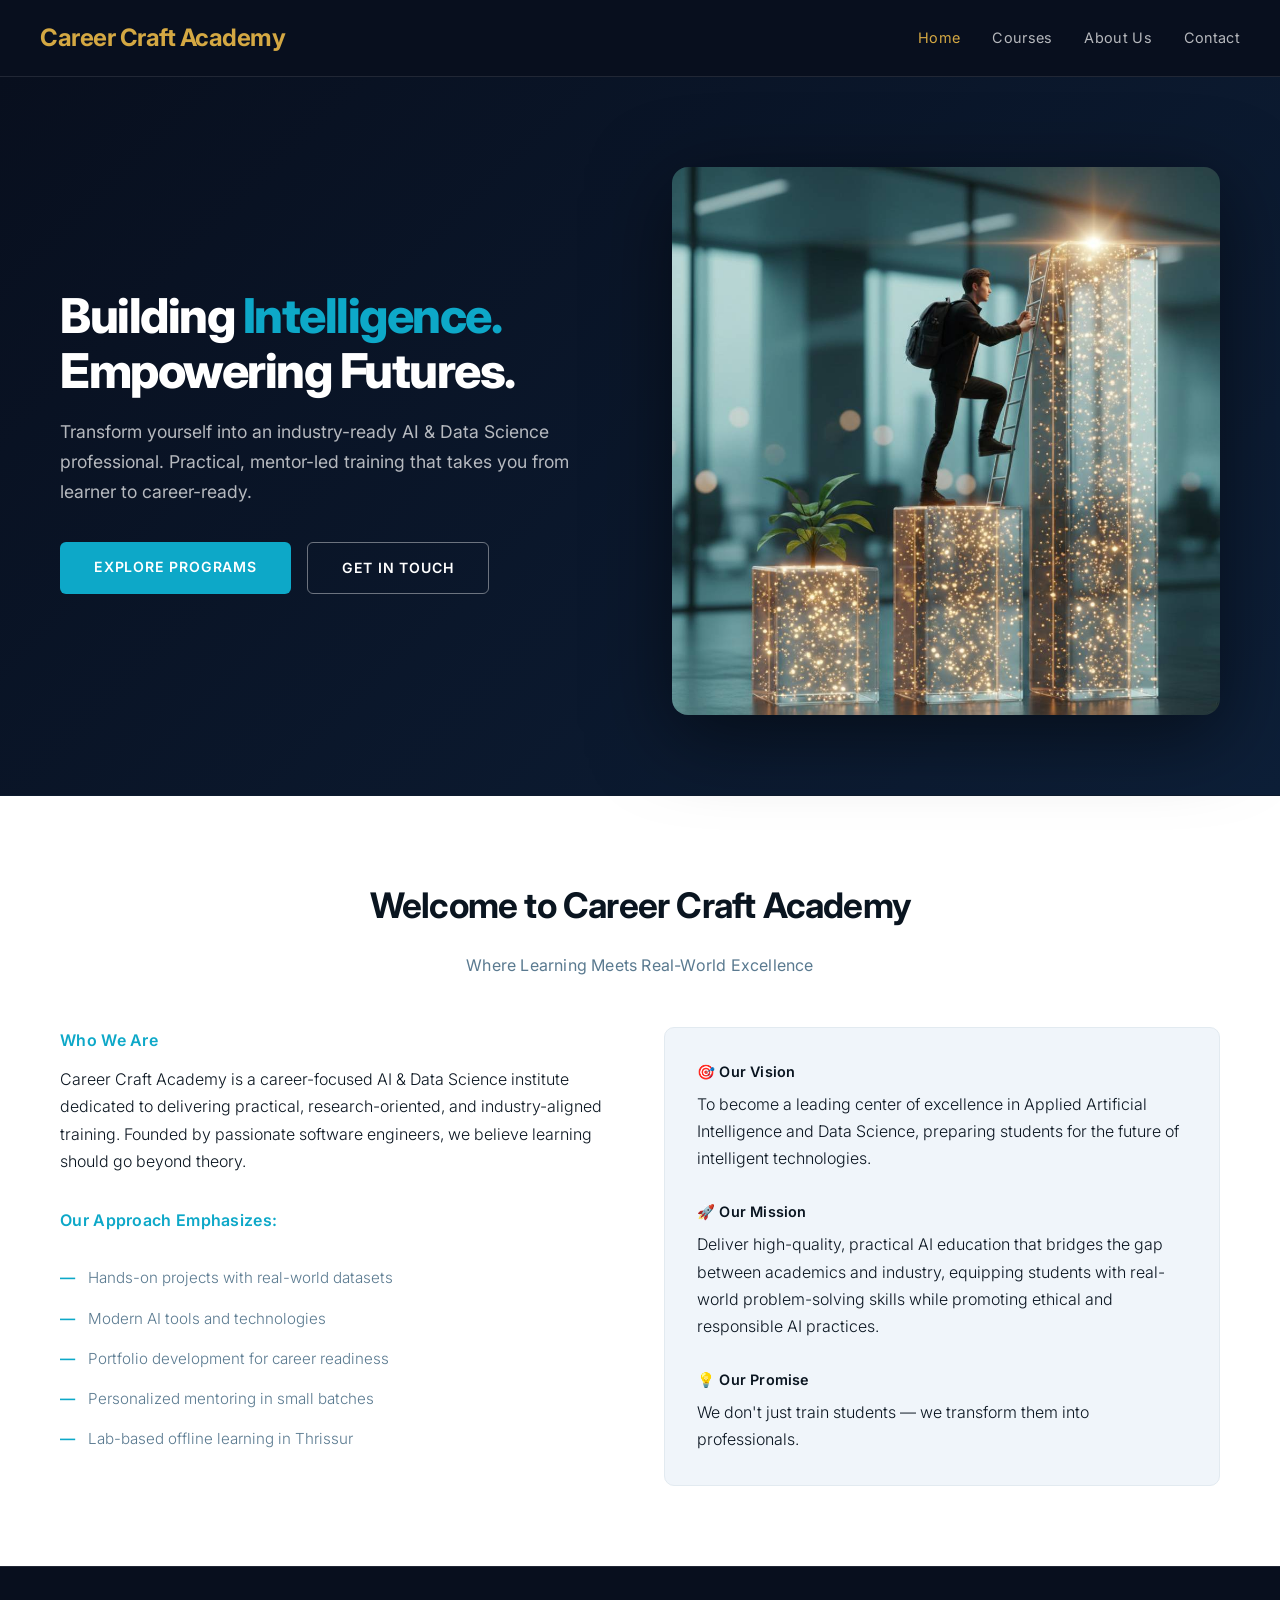
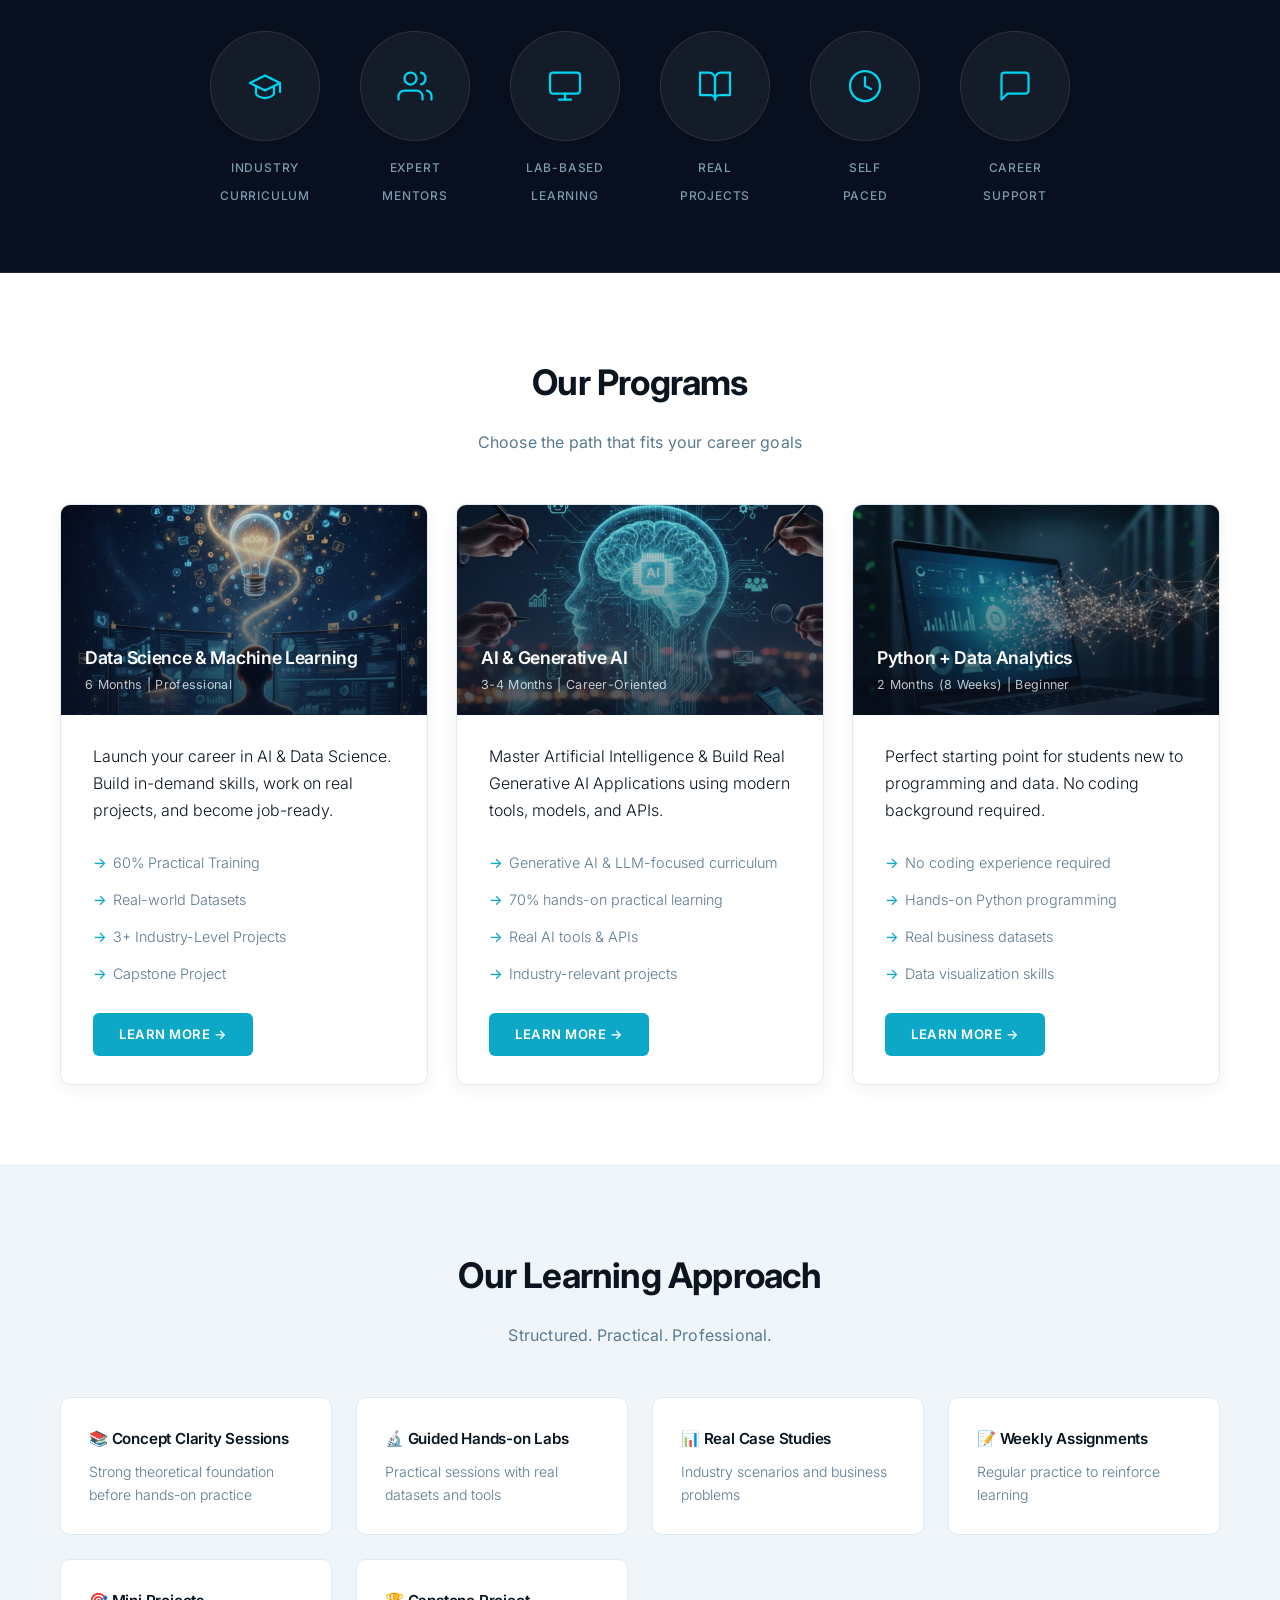
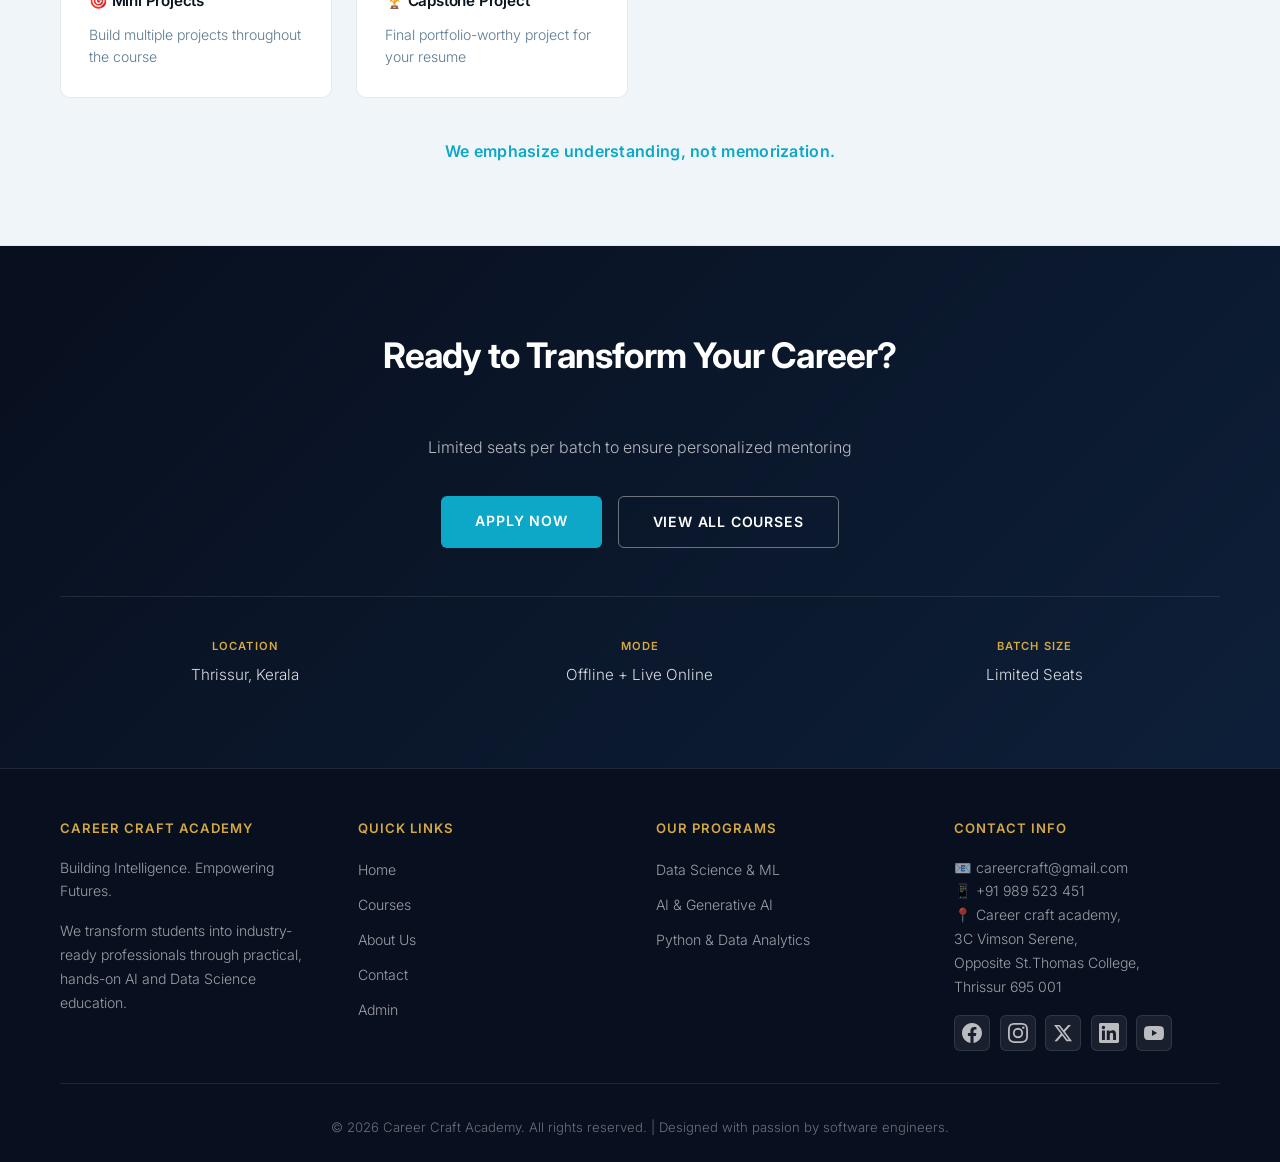
==== index.html @ c8b9fd02 "Added images" ====
<!DOCTYPE html>
<html lang="en">
<head>
    <meta charset="UTF-8">
    <meta name="viewport" content="width=device-width, initial-scale=1.0">
    <title>Career Craft Academy - Building Intelligence. Empowering Futures.</title>
    <meta name="description" content="Career-focused AI & Data Science institute in Thrissur offering practical, industry-aligned training in Data Science, Machine Learning, and Generative AI.">
    <link rel="stylesheet" href="css/styles.css">
</head>
<body>
    <!-- Header Placeholder -->
    <div id="header-placeholder"></div>

    <!-- Hero Section -->
    <section class="hero">
        <div class="container">
            <div class="hero-grid">
                <div class="hero-with-image">
                    <h1>Building <span>Intelligence.</span><br>Empowering Futures.</h1>
                    <p>Transform yourself into an industry-ready AI &amp; Data Science professional. Practical, mentor-led training that takes you from learner to career-ready.</p>
                    <div style="display: flex; gap: 1rem; flex-wrap: wrap;">
                        <a href="courses.html" class="cta-button">Explore Programs</a>
                        <a href="contact.html" class="cta-button cta-outline">Get in Touch</a>
                    </div>
                </div>
                <div class="hero-image">
                    <img src="images/hero.jpg" alt="Career growth — climb to the top with AI &amp; Data Science skills" />
                </div>
            </div>
        </div>
    </section>

    <!-- About Section -->
    <section id="about">
        <div class="container">
            <h2>Welcome to Career Craft Academy</h2>
            <p class="section-subtitle">Where Learning Meets Real-World Excellence</p>
            
            <div class="about-content">
                <div class="about-text">
                    <h3>Who We Are</h3>
                    <p>Career Craft Academy is a career-focused AI & Data Science institute dedicated to delivering practical, research-oriented, and industry-aligned training. Founded by passionate software engineers, we believe learning should go beyond theory.</p>

                    <h3 style="margin-top: 2rem;">Our Approach Emphasizes:</h3>
                    <ul>
                        <li>Hands-on projects with real-world datasets</li>
                        <li>Modern AI tools and technologies</li>
                        <li>Portfolio development for career readiness</li>
                        <li>Personalized mentoring in small batches</li>
                        <li>Lab-based offline learning in Thrissur</li>
                    </ul>
                </div>

                <div class="about-highlights">
                    <div class="highlight-item">
                        <h4>🎯 Our Vision</h4>
                        <p>To become a leading center of excellence in Applied Artificial Intelligence and Data Science, preparing students for the future of intelligent technologies.</p>
                    </div>
                    
                    <div class="highlight-item">
                        <h4>🚀 Our Mission</h4>
                        <p>Deliver high-quality, practical AI education that bridges the gap between academics and industry, equipping students with real-world problem-solving skills while promoting ethical and responsible AI practices.</p>
                    </div>
                    
                    <div class="highlight-item">
                        <h4>💡 Our Promise</h4>
                        <p>We don't just train students — we transform them into professionals.</p>
                    </div>
                </div>
            </div>
        </div>
    </section>

    <!-- Why Choose Us Section -->
    <section class="circle-highlights-section">
        <div class="container">
            <div class="circle-highlights">
                <div class="circle-item">
                    <div class="circle-icon">
                        <svg width="36" height="36" viewBox="0 0 24 24" fill="none" stroke="currentColor" stroke-width="1.5" stroke-linecap="round" stroke-linejoin="round"><path d="M22 10v6M2 10l10-5 10 5-10 5z"/><path d="M6 12v5c0 1.1 2.7 3 6 3s6-1.9 6-3v-5"/></svg>
                    </div>
                    <span>Industry<br>Curriculum</span>
                </div>
                <div class="circle-item">
                    <div class="circle-icon">
                        <svg width="36" height="36" viewBox="0 0 24 24" fill="none" stroke="currentColor" stroke-width="1.5" stroke-linecap="round" stroke-linejoin="round"><path d="M17 21v-2a4 4 0 0 0-4-4H5a4 4 0 0 0-4 4v2"/><circle cx="9" cy="7" r="4"/><path d="M23 21v-2a4 4 0 0 0-3-3.87"/><path d="M16 3.13a4 4 0 0 1 0 7.75"/></svg>
                    </div>
                    <span>Expert<br>Mentors</span>
                </div>
                <div class="circle-item">
                    <div class="circle-icon">
                        <svg width="36" height="36" viewBox="0 0 24 24" fill="none" stroke="currentColor" stroke-width="1.5" stroke-linecap="round" stroke-linejoin="round"><rect x="2" y="3" width="20" height="14" rx="2"/><line x1="8" y1="21" x2="16" y2="21"/><line x1="12" y1="17" x2="12" y2="21"/></svg>
                    </div>
                    <span>Lab-Based<br>Learning</span>
                </div>
                <div class="circle-item">
                    <div class="circle-icon">
                        <svg width="36" height="36" viewBox="0 0 24 24" fill="none" stroke="currentColor" stroke-width="1.5" stroke-linecap="round" stroke-linejoin="round"><path d="M2 3h6a4 4 0 0 1 4 4v14a3 3 0 0 0-3-3H2z"/><path d="M22 3h-6a4 4 0 0 0-4 4v14a3 3 0 0 1 3-3h7z"/></svg>
                    </div>
                    <span>Real<br>Projects</span>
                </div>
                <div class="circle-item">
                    <div class="circle-icon">
                        <svg width="36" height="36" viewBox="0 0 24 24" fill="none" stroke="currentColor" stroke-width="1.5" stroke-linecap="round" stroke-linejoin="round"><circle cx="12" cy="12" r="10"/><path d="M12 6v6l4 2"/></svg>
                    </div>
                    <span>Self<br>Paced</span>
                </div>
                <div class="circle-item">
                    <div class="circle-icon">
                        <svg width="36" height="36" viewBox="0 0 24 24" fill="none" stroke="currentColor" stroke-width="1.5" stroke-linecap="round" stroke-linejoin="round"><path d="M21 15a2 2 0 0 1-2 2H7l-4 4V5a2 2 0 0 1 2-2h14a2 2 0 0 1 2 2z"/></svg>
                    </div>
                    <span>Career<br>Support</span>
                </div>
            </div>
            </div>
        </div>
    </section>

    <!-- Programs Section -->
    <section id="programs">
        <div class="container">
            <h2>Our Programs</h2>
            <p class="section-subtitle">Choose the path that fits your career goals</p>
            
            <div class="courses-grid" id="coursesContainer">
                <!-- Courses will be loaded dynamically -->
            </div>
        </div>
    </section>

    <!-- Learning Approach -->
    <section style="background: var(--light-bg); border-top: 1px solid #E2EAF0; border-bottom: 1px solid #E2EAF0;">
        <div class="container">
            <h2>Our Learning Approach</h2>
            <p class="section-subtitle">Structured. Practical. Professional.</p>

            <div class="features-grid">
                <div class="feature-card">
                    <h3>📚 Concept Clarity Sessions</h3>
                    <p>Strong theoretical foundation before hands-on practice</p>
                </div>
                
                <div class="feature-card">
                    <h3>🔬 Guided Hands-on Labs</h3>
                    <p>Practical sessions with real datasets and tools</p>
                </div>
                
                <div class="feature-card">
                    <h3>📊 Real Case Studies</h3>
                    <p>Industry scenarios and business problems</p>
                </div>
                
                <div class="feature-card">
                    <h3>📝 Weekly Assignments</h3>
                    <p>Regular practice to reinforce learning</p>
                </div>
                
                <div class="feature-card">
                    <h3>🎯 Mini Projects</h3>
                    <p>Build multiple projects throughout the course</p>
                </div>
                
                <div class="feature-card">
                    <h3>🏆 Capstone Project</h3>
                    <p>Final portfolio-worthy project for your resume</p>
                </div>
            </div>
            
            <p style="text-align: center; margin-top: 2.5rem; font-size: 1rem; color: var(--primary-color); font-weight: 600; letter-spacing: 0.3px;">We emphasize understanding, not memorization.</p>
        </div>
    </section>

    <!-- CTA Section -->
    <section style="background: var(--gradient); color: white; text-align: center;">
        <div class="container">
            <h2 style="color: white; letter-spacing: -0.8px;">Ready to Transform Your Career?</h2>
            <p style="font-size: 1rem; margin-bottom: 2.2rem; color: rgba(255,255,255,0.7);">Limited seats per batch to ensure personalized mentoring</p>
            <div style="display: flex; gap: 1rem; justify-content: center; flex-wrap: wrap;">
                <a href="contact.html" class="cta-button">Apply Now</a>
                <a href="courses.html" class="cta-button cta-outline">View All Courses</a>
            </div>

            <div style="margin-top: 3rem; display: grid; grid-template-columns: repeat(auto-fit, minmax(180px, 1fr)); gap: 1.5rem; border-top: 1px solid rgba(255,255,255,0.1); padding-top: 2.5rem;">
                <div>
                    <p style="font-size: 0.7rem; letter-spacing: 1.2px; text-transform: uppercase; color: var(--secondary-color); margin-bottom: 0.4rem; font-weight: 600;">Location</p>
                    <p style="color: rgba(255,255,255,0.85); font-size: 0.95rem;">Thrissur, Kerala</p>
                </div>
                <div>
                    <p style="font-size: 0.7rem; letter-spacing: 1.2px; text-transform: uppercase; color: var(--secondary-color); margin-bottom: 0.4rem; font-weight: 600;">Mode</p>
                    <p style="color: rgba(255,255,255,0.85); font-size: 0.95rem;">Offline + Live Online</p>
                </div>
                <div>
                    <p style="font-size: 0.7rem; letter-spacing: 1.2px; text-transform: uppercase; color: var(--secondary-color); margin-bottom: 0.4rem; font-weight: 600;">Batch Size</p>
                    <p style="color: rgba(255,255,255,0.85); font-size: 0.95rem;">Limited Seats</p>
                </div>
            </div>
        </div>
    </section>

    <!-- Footer Placeholder -->
    <div id="footer-placeholder"></div>

    <!-- Scripts -->
    <script src="js/main.js"></script>
    <script src="js/courses.js"></script>
</body>
</html>
---- css/styles.css ----
/* Google Fonts - Inter: clean geometric modern typeface */
@import url('https://fonts.googleapis.com/css2?family=Inter:ital,opsz,wght@0,14..32,300;0,14..32,400;0,14..32,500;0,14..32,600;0,14..32,700;0,14..32,800;1,14..32,300&display=swap');

/* Reset and Base Styles */
* {
    margin: 0;
    padding: 0;
    box-sizing: border-box;
}

:root {
    /* Cyan-teal primary — dominant in AI circuits, data network, dashboard glow */
    --primary-color: #0DA8C8;
    --primary-hover: #0888A5;
    --primary-bright: #00D4F0;   /* bright cyan for glows on dark bg */

    /* Gold — warm energy accent from sparkle particles & bokeh */
    --secondary-color: #D4A843;
    --gold-light: #E8C060;

    /* Deep midnight navy backgrounds — matches all 4 image atmospheres */
    --dark-bg: #080F1E;
    --dark-mid: #0D1B2E;
    --dark-card: #101F34;
    --steel-blue: #1A4060;

    /* Light surfaces */
    --light-bg: #F0F5FA;
    --white: #ffffff;

    /* Text */
    --text-dark: #0A1520;
    --text-light: #5A7A90;
    --text-muted: #7A9AAE;

    /* Utility */
    --success: #0DA8C8;
    --glass: rgba(255, 255, 255, 0.05);
    --glass-border: rgba(255, 255, 255, 0.10);
    --cyan-glow: rgba(13, 168, 200, 0.28);
    --gold-glow: rgba(212, 168, 67, 0.28);

    /* Gradients */
    --gradient: linear-gradient(135deg, #080F1E 0%, #0D1F38 100%);
    --gradient-cyan: linear-gradient(135deg, #0DA8C8 0%, #0888A5 100%);
}

body {
    font-family: 'Inter', sans-serif;
    font-weight: 300;
    line-height: 1.7;
    color: var(--text-dark);
    background-color: var(--white);
    -webkit-font-smoothing: antialiased;
    -moz-osx-font-smoothing: grayscale;
}

.container {
    max-width: 1200px;
    margin: 0 auto;
    padding: 0 20px;
}

/* ─── Header ─────────────────────────────────────────────── */
header {
    background: var(--dark-bg);
    border-bottom: 1px solid var(--glass-border);
    position: sticky;
    top: 0;
    z-index: 1000;
}

.header-container {
    display: flex;
    justify-content: space-between;
    align-items: center;
    padding: 1.1rem 0;
}

.logo {
    font-size: 1.5rem;
    font-weight: 700;
    color: var(--secondary-color);   /* gold logo — brand energy */
    letter-spacing: -0.5px;
    text-decoration: none;
}

nav ul {
    display: flex;
    list-style: none;
    gap: 2rem;
}

nav a {
    text-decoration: none;
    color: rgba(255, 255, 255, 0.7);
    font-weight: 400;
    font-size: 0.9rem;
    letter-spacing: 0.3px;
    transition: color 0.25s;
    position: relative;
}

nav a:hover,
nav a.active {
    color: var(--secondary-color);   /* gold on hover */
}

nav a::after {
    content: '';
    position: absolute;
    bottom: -6px;
    left: 0;
    width: 0;
    height: 1px;
    background: var(--secondary-color);   /* gold underline */
    transition: width 0.3s;
}

nav a:hover::after {
    width: 100%;
}

.mobile-menu-btn {
    display: none;
    background: none;
    border: none;
    font-size: 1.5rem;
    cursor: pointer;
    color: var(--white);
}

/* ─── Hero Section ───────────────────────────────────────── */
.hero {
    background: var(--gradient);
    color: var(--white);
    padding: 90px 20px 80px;
    border-bottom: 1px solid var(--dark-mid);
}

.hero h1 {
    font-size: 3rem;
    font-weight: 800;
    letter-spacing: -1.5px;
    line-height: 1.15;
    margin-bottom: 1.2rem;
    color: var(--white);
    animation: fadeInUp 0.8s ease;
}

.hero h1 span {
    color: var(--primary-color);
}

.hero p {
    font-size: 1.1rem;
    font-weight: 400;
    margin-bottom: 2.2rem;
    color: rgba(255, 255, 255, 0.7);
    animation: fadeInUp 0.8s ease 0.2s backwards;
}

/* Hero with image layout */
.hero-grid {
    display: grid;
    grid-template-columns: 1fr 1fr;
    gap: 4rem;
    align-items: center;
}

.hero-with-image {
    text-align: left;
}

.hero-image {
    display: flex;
    justify-content: center;
    align-items: center;
}

.hero-image img {
    max-width: 100%;
    height: auto;
    border-radius: 16px;
    filter: drop-shadow(0 20px 40px rgba(0, 0, 0, 0.5));
}

/* ─── CTA Buttons ─────────────────────────────────────────── */
.cta-button {
    display: inline-block;
    background: var(--primary-color);
    color: var(--white);
    padding: 13px 34px;
    border-radius: 6px;
    text-decoration: none;
    font-weight: 600;
    font-size: 0.88rem;
    letter-spacing: 0.8px;
    text-transform: uppercase;
    transition: background 0.25s, transform 0.25s, box-shadow 0.25s;
    animation: fadeInUp 0.8s ease 0.4s backwards;
}

.cta-button:hover {
    background: var(--primary-hover);
    transform: translateY(-2px);
    box-shadow: 0 8px 24px var(--cyan-glow);
}

.cta-button.cta-outline {
    background: transparent;
    border: 1px solid rgba(255, 255, 255, 0.4);
    color: var(--white);
}

.cta-button.cta-outline:hover {
    background: rgba(255, 255, 255, 0.1);
    border-color: var(--white);
    box-shadow: none;
}

/* ─── Circle Highlights (Why Choose Us) ─────────────────── */
.circle-highlights-section {
    background: var(--dark-bg);
    padding: 64px 20px;
    border-top: 1px solid var(--glass-border);
    border-bottom: 1px solid var(--glass-border);
}

.circle-highlights {
    display: flex;
    justify-content: center;
    gap: 2.5rem;
    flex-wrap: wrap;
}

.circle-item {
    text-align: center;
    color: var(--white);
}

.circle-icon {
    width: 110px;
    height: 110px;
    border: 1px solid var(--glass-border);
    border-radius: 50%;
    display: flex;
    align-items: center;
    justify-content: center;
    margin: 0 auto 0.75rem;
    color: var(--primary-bright);   /* bright cyan icons */
    background: var(--glass);
    transition: border-color 0.3s, transform 0.3s, background 0.3s;
}

.circle-item:hover .circle-icon {
    border-color: var(--primary-color);
    background: rgba(13, 168, 200, 0.12);
    transform: scale(1.06);
}

.circle-item span {
    font-size: 0.75rem;
    font-weight: 500;
    letter-spacing: 0.8px;
    text-transform: uppercase;
    line-height: 1.5;
    color: var(--text-muted);
}

/* ─── Section Images ──────────────────────────────────────── */
.section-image {
    width: 100%;
    border-radius: 10px;
    margin-top: 1.5rem;
    box-shadow: 0 8px 30px rgba(0, 0, 0, 0.12);
}

/* ─── Section Styles ──────────────────────────────────────── */
section {
    padding: 80px 20px;
}

section h2 {
    text-align: center;
    font-size: 2.2rem;
    font-weight: 700;
    letter-spacing: -0.8px;
    margin-bottom: 3rem;
    color: var(--text-dark);
}

.section-subtitle {
    text-align: center;
    color: var(--text-light);
    font-size: 1rem;
    font-weight: 400;
    margin-top: -2rem;
    margin-bottom: 3rem;
    letter-spacing: 0.2px;
}

/* ─── About Section ───────────────────────────────────────── */
.about-content {
    display: grid;
    grid-template-columns: 1fr 1fr;
    gap: 3rem;
    align-items: start;
}

.about-text h3 {
    color: var(--primary-color);
    font-weight: 600;
    font-size: 1rem;
    letter-spacing: 0.3px;
    margin-bottom: 0.75rem;
}

.about-text ul {
    list-style: none;
    margin-top: 1.5rem;
}

.about-text li {
    padding: 0.45rem 0;
    padding-left: 1.75rem;
    position: relative;
    color: var(--text-light);
    font-size: 0.95rem;
}

.about-text li::before {
    content: '—';
    position: absolute;
    left: 0;
    color: var(--primary-color);
    font-weight: 600;
}

.about-highlights {
    background: var(--light-bg);
    padding: 2rem;
    border-radius: 10px;
    border: 1px solid #E2EAF0;
}

.highlight-item {
    margin-bottom: 1.75rem;
}

.highlight-item:last-child {
    margin-bottom: 0;
}

.highlight-item h4 {
    color: var(--text-dark);
    font-weight: 600;
    font-size: 0.9rem;
    letter-spacing: 0.2px;
    margin-bottom: 0.4rem;
}

/* ─── Courses Grid ────────────────────────────────────────── */
.courses-grid {
    display: grid;
    grid-template-columns: repeat(auto-fit, minmax(340px, 1fr));
    gap: 1.75rem;
    margin-top: 3rem;
}

.course-card {
    background: var(--white);
    border-radius: 10px;
    overflow: hidden;
    border: 1px solid #E2EAF0;
    box-shadow: 0 4px 16px rgba(15, 30, 43, 0.06);
    transition: transform 0.25s, box-shadow 0.25s;
}

.course-card:hover {
    transform: translateY(-6px);
    box-shadow: 0 12px 32px rgba(15, 30, 43, 0.14);
}

.course-header {
    background: var(--gradient);
    color: var(--white);
    padding: 1.75rem 2rem;
    border-bottom: 1px solid var(--glass-border);
}

.course-header h3 {
    font-size: 1.2rem;
    font-weight: 600;
    letter-spacing: -0.3px;
    margin-bottom: 0.4rem;
}

.course-duration {
    font-size: 0.82rem;
    opacity: 0.7;
    font-weight: 400;
    letter-spacing: 0.3px;
}

.course-body {
    padding: 1.75rem 2rem;
}

.course-body ul {
    list-style: none;
    margin: 1.25rem 0;
}

.course-body li {
    padding: 0.4rem 0;
    padding-left: 1.25rem;
    position: relative;
    color: var(--text-light);
    font-size: 0.9rem;
}

.course-body li::before {
    content: '→';
    position: absolute;
    left: 0;
    color: var(--primary-color);
    font-weight: 500;
}

.course-button {
    display: inline-block;
    background: var(--primary-color);
    color: var(--white);
    padding: 10px 26px;
    border-radius: 6px;
    text-decoration: none;
    font-weight: 600;
    font-size: 0.82rem;
    letter-spacing: 0.5px;
    text-transform: uppercase;
    transition: background 0.25s, box-shadow 0.25s;
}

.course-button:hover {
    background: var(--primary-hover);
    box-shadow: 0 4px 16px var(--cyan-glow);
}

/* ─── Features / Learning Approach ───────────────────────── */
.features-grid {
    display: grid;
    grid-template-columns: repeat(auto-fit, minmax(240px, 1fr));
    gap: 1.5rem;
}

.feature-card {
    text-align: left;
    padding: 1.75rem;
    background: var(--white);
    border-radius: 10px;
    border: 1px solid #E2EAF0;
    transition: transform 0.25s, box-shadow 0.25s;
}

.feature-card:hover {
    transform: translateY(-4px);
    box-shadow: 0 8px 24px rgba(15, 30, 43, 0.08);
}

.feature-icon {
    font-size: 1.6rem;
    margin-bottom: 0.85rem;
}

.feature-card h3 {
    color: var(--text-dark);
    font-weight: 600;
    font-size: 0.95rem;
    letter-spacing: -0.2px;
    margin-bottom: 0.6rem;
}

.feature-card p {
    color: var(--text-light);
    font-size: 0.88rem;
    line-height: 1.6;
}

/* ─── Contact Section ─────────────────────────────────────── */
.contact-content {
    display: grid;
    grid-template-columns: 1fr 1fr;
    gap: 3rem;
}

.contact-form {
    background: var(--light-bg);
    padding: 2rem;
    border-radius: 10px;
    border: 1px solid #E2EAF0;
}

.form-group {
    margin-bottom: 1.25rem;
}

.form-group label {
    display: block;
    margin-bottom: 0.4rem;
    font-weight: 500;
    font-size: 0.82rem;
    letter-spacing: 0.3px;
    color: var(--text-dark);
    text-transform: uppercase;
}

.form-group input,
.form-group textarea,
.form-group select {
    width: 100%;
    padding: 11px 14px;
    border: 1px solid #D0DDE8;
    border-radius: 6px;
    font-family: inherit;
    font-size: 0.95rem;
    color: var(--text-dark);
    background: var(--white);
    transition: border-color 0.2s;
}

.form-group input:focus,
.form-group textarea:focus,
.form-group select:focus {
    outline: none;
    border-color: var(--primary-color);
}

.form-group textarea {
    resize: vertical;
    min-height: 120px;
}

.submit-btn {
    background: var(--primary-color);
    color: var(--white);
    padding: 12px 36px;
    border: none;
    border-radius: 6px;
    cursor: pointer;
    font-size: 0.82rem;
    font-weight: 600;
    letter-spacing: 0.8px;
    text-transform: uppercase;
    transition: background 0.25s, box-shadow 0.25s;
}

.submit-btn:hover {
    background: var(--primary-hover);
    box-shadow: 0 4px 16px var(--cyan-glow);
}

.contact-info {
    padding: 0.5rem 0;
}

.contact-item {
    margin-bottom: 2rem;
    display: flex;
    align-items: start;
    gap: 1rem;
}

.contact-icon {
    font-size: 1.3rem;
    color: var(--primary-color);
    margin-top: 2px;
}

.contact-item h4 {
    color: var(--text-dark);
    font-weight: 600;
    font-size: 0.9rem;
    letter-spacing: 0.2px;
    margin-bottom: 0.35rem;
}

.contact-item p {
    color: var(--text-light);
    font-size: 0.9rem;
}

/* ─── Footer ──────────────────────────────────────────────── */
footer {
    background: var(--dark-bg);
    color: var(--white);
    padding: 3rem 20px 1.5rem;
    border-top: 1px solid var(--glass-border);
}

.footer-content {
    display: grid;
    grid-template-columns: repeat(auto-fit, minmax(220px, 1fr));
    gap: 2rem;
    margin-bottom: 2rem;
}

.footer-section h3 {
    font-weight: 600;
    font-size: 0.82rem;
    letter-spacing: 1px;
    text-transform: uppercase;
    color: var(--secondary-color);
    margin-bottom: 1rem;
}

.footer-section ul {
    list-style: none;
}

.footer-section ul li {
    margin-bottom: 0.5rem;
}

.footer-section a {
    color: rgba(255, 255, 255, 0.6);
    text-decoration: none;
    font-size: 0.88rem;
    transition: color 0.2s;
}

.footer-section a:hover {
    color: var(--secondary-color);
}

.footer-section p {
    color: rgba(255, 255, 255, 0.6);
    font-size: 0.88rem;
    line-height: 1.7;
}

/* Social Links */
.social-links {
    display: flex;
    gap: 0.6rem;
    margin-top: 1rem;
}

.social-links a {
    display: flex;
    align-items: center;
    justify-content: center;
    width: 36px;
    height: 36px;
    border-radius: 6px;
    background: rgba(255, 255, 255, 0.07);
    color: rgba(255, 255, 255, 0.7);
    border: 1px solid var(--glass-border);
    transition: background 0.25s, color 0.25s, transform 0.25s;
}

.social-links a:hover {
    background: var(--primary-color);
    color: var(--white);
    border-color: var(--primary-color);
    transform: translateY(-2px);
}

.footer-bottom {
    text-align: center;
    padding-top: 2rem;
    border-top: 1px solid var(--glass-border);
    font-size: 0.82rem;
    color: rgba(255, 255, 255, 0.4);
}

/* ─── Course Detail Page ──────────────────────────────────── */
.course-detail-hero {
    background: var(--gradient);
    color: var(--white);
    padding: 60px 20px;
    border-bottom: 1px solid var(--glass-border);
}

.course-detail-hero h1 {
    font-weight: 700;
    letter-spacing: -0.8px;
}

.course-detail-content {
    display: grid;
    grid-template-columns: 2fr 1fr;
    gap: 3rem;
    margin-top: 3rem;
}

.course-main {
    background: var(--white);
}

.course-sidebar {
    position: sticky;
    top: 100px;
    align-self: start;
}

.info-box {
    background: var(--light-bg);
    padding: 1.75rem;
    border-radius: 10px;
    border: 1px solid #E2EAF0;
    margin-bottom: 1.5rem;
}

.info-box h3 {
    color: var(--primary-color);
    font-weight: 600;
    font-size: 0.95rem;
    letter-spacing: 0.2px;
    margin-bottom: 1rem;
}

.module {
    background: var(--light-bg);
    padding: 1.75rem;
    border-radius: 10px;
    border: 1px solid #E2EAF0;
    margin-bottom: 1.5rem;
}

.module h3 {
    color: var(--primary-color);
    font-weight: 600;
    font-size: 0.95rem;
    letter-spacing: 0.2px;
    margin-bottom: 1rem;
}

/* ─── Course Card Image Overlay ───────────────────────────── */
.course-card-img {
    position: relative;
    height: 210px;
    overflow: hidden;
}

.course-card-img img {
    width: 100%;
    height: 100%;
    object-fit: cover;
    display: block;
    transition: transform 0.5s ease;
}

.course-card:hover .course-card-img img {
    transform: scale(1.04);
}

.course-card-img::after {
    content: '';
    position: absolute;
    inset: 0;
    background: linear-gradient(
        to bottom,
        rgba(8, 15, 30, 0.1) 0%,
        rgba(8, 15, 30, 0.75) 100%
    );
    pointer-events: none;
}

.course-card-img-overlay {
    position: absolute;
    bottom: 0;
    left: 0;
    right: 0;
    padding: 1.25rem 1.5rem;
    z-index: 1;
    color: var(--white);
}

.course-card-img-overlay h3 {
    font-size: 1.1rem;
    font-weight: 600;
    letter-spacing: -0.3px;
    margin-bottom: 0.2rem;
    line-height: 1.3;
}

.course-card-img-overlay .course-duration {
    font-size: 0.78rem;
    opacity: 0.75;
    font-weight: 400;
    letter-spacing: 0.3px;
}

/* Course detail hero image */
.course-detail-hero .hero-image img {
    border-radius: 14px;
    filter: drop-shadow(0 16px 40px rgba(0, 0, 0, 0.6));
}

/* Course meta tags in detail hero */
.course-meta-tags {
    display: flex;
    gap: 1.5rem;
    flex-wrap: wrap;
    margin-top: 1.75rem;
}

.course-meta-tags span {
    font-size: 0.82rem;
    font-weight: 500;
    color: rgba(255, 255, 255, 0.75);
    letter-spacing: 0.2px;
}

.course-meta-tags strong {
    color: var(--secondary-color);   /* gold labels */
    font-weight: 600;
}

/* ─── Animations ──────────────────────────────────────────── */
@keyframes fadeInUp {
    from {
        opacity: 0;
        transform: translateY(24px);
    }
    to {
        opacity: 1;
        transform: translateY(0);
    }
}

/* ─── Content Manager Styles ──────────────────────────────── */
.admin-header {
    background: var(--dark-bg);
    color: var(--white);
    padding: 2rem;
    margin-bottom: 2rem;
    border-bottom: 1px solid var(--glass-border);
}

.admin-container {
    max-width: 1400px;
    margin: 0 auto;
    padding: 2rem;
}

.content-sections {
    display: grid;
    gap: 2rem;
}

.admin-section {
    background: var(--white);
    border-radius: 10px;
    padding: 2rem;
    border: 1px solid #E2EAF0;
    box-shadow: 0 2px 10px rgba(15, 30, 43, 0.06);
}

.admin-section h2 {
    color: var(--primary-color);
    margin-bottom: 1.5rem;
    text-align: left;
    font-size: 1.5rem;
    font-weight: 700;
}

.course-list {
    display: grid;
    gap: 1rem;
}

.course-item {
    background: var(--light-bg);
    padding: 1.25rem 1.5rem;
    border-radius: 8px;
    border: 1px solid #E2EAF0;
    display: flex;
    justify-content: space-between;
    align-items: center;
}

.edit-btn, .delete-btn, .add-btn {
    padding: 7px 18px;
    border: none;
    border-radius: 5px;
    cursor: pointer;
    font-weight: 600;
    font-size: 0.82rem;
    letter-spacing: 0.3px;
    transition: background 0.25s;
}

.edit-btn {
    background: var(--primary-color);
    color: var(--white);
    margin-right: 0.5rem;
}

.delete-btn {
    background: #C0392B;
    color: var(--white);
}

.add-btn {
    background: var(--primary-color);
    color: var(--white);
}

.modal {
    display: none;
    position: fixed;
    top: 0;
    left: 0;
    width: 100%;
    height: 100%;
    background: rgba(0, 0, 0, 0.6);
    z-index: 2000;
    align-items: center;
    justify-content: center;
}

.modal.active {
    display: flex;
}

.modal-content {
    background: var(--white);
    padding: 2rem;
    border-radius: 10px;
    max-width: 600px;
    width: 90%;
    max-height: 90vh;
    overflow-y: auto;
    border: 1px solid #E2EAF0;
}

.modal-header {
    display: flex;
    justify-content: space-between;
    align-items: center;
    margin-bottom: 1.5rem;
}

.close-btn {
    background: none;
    border: none;
    font-size: 1.4rem;
    cursor: pointer;
    color: var(--text-light);
    transition: color 0.2s;
}

.close-btn:hover {
    color: var(--text-dark);
}

/* ─── Responsive Design ───────────────────────────────────── */
@media (max-width: 768px) {
    .hero-grid {
        grid-template-columns: 1fr;
        text-align: center;
        gap: 2.5rem;
    }

    .hero-with-image {
        text-align: center;
    }

    .hero-image img {
        max-width: 80%;
    }

    .circle-highlights {
        gap: 1.5rem;
    }

    .circle-icon {
        width: 85px;
        height: 85px;
    }

    .circle-icon svg {
        width: 28px;
        height: 28px;
    }

    .circle-item span {
        font-size: 0.68rem;
    }

    .mobile-menu-btn {
        display: block;
    }

    nav ul {
        display: none;
        position: absolute;
        top: 100%;
        left: 0;
        right: 0;
        background: var(--dark-bg);
        flex-direction: column;
        padding: 1rem 1.5rem;
        border-bottom: 1px solid var(--glass-border);
    }

    nav ul.active {
        display: flex;
    }

    .hero h1 {
        font-size: 2rem;
    }

    .about-content,
    .contact-content,
    .course-detail-content {
        grid-template-columns: 1fr;
    }

    .courses-grid,
    .features-grid {
        grid-template-columns: 1fr;
    }

    .course-sidebar {
        position: static;
    }
}

@media (max-width: 480px) {
    .hero h1 {
        font-size: 1.75rem;
        letter-spacing: -0.8px;
    }

    .hero p {
        font-size: 0.95rem;
    }

    section h2 {
        font-size: 1.7rem;
    }
}
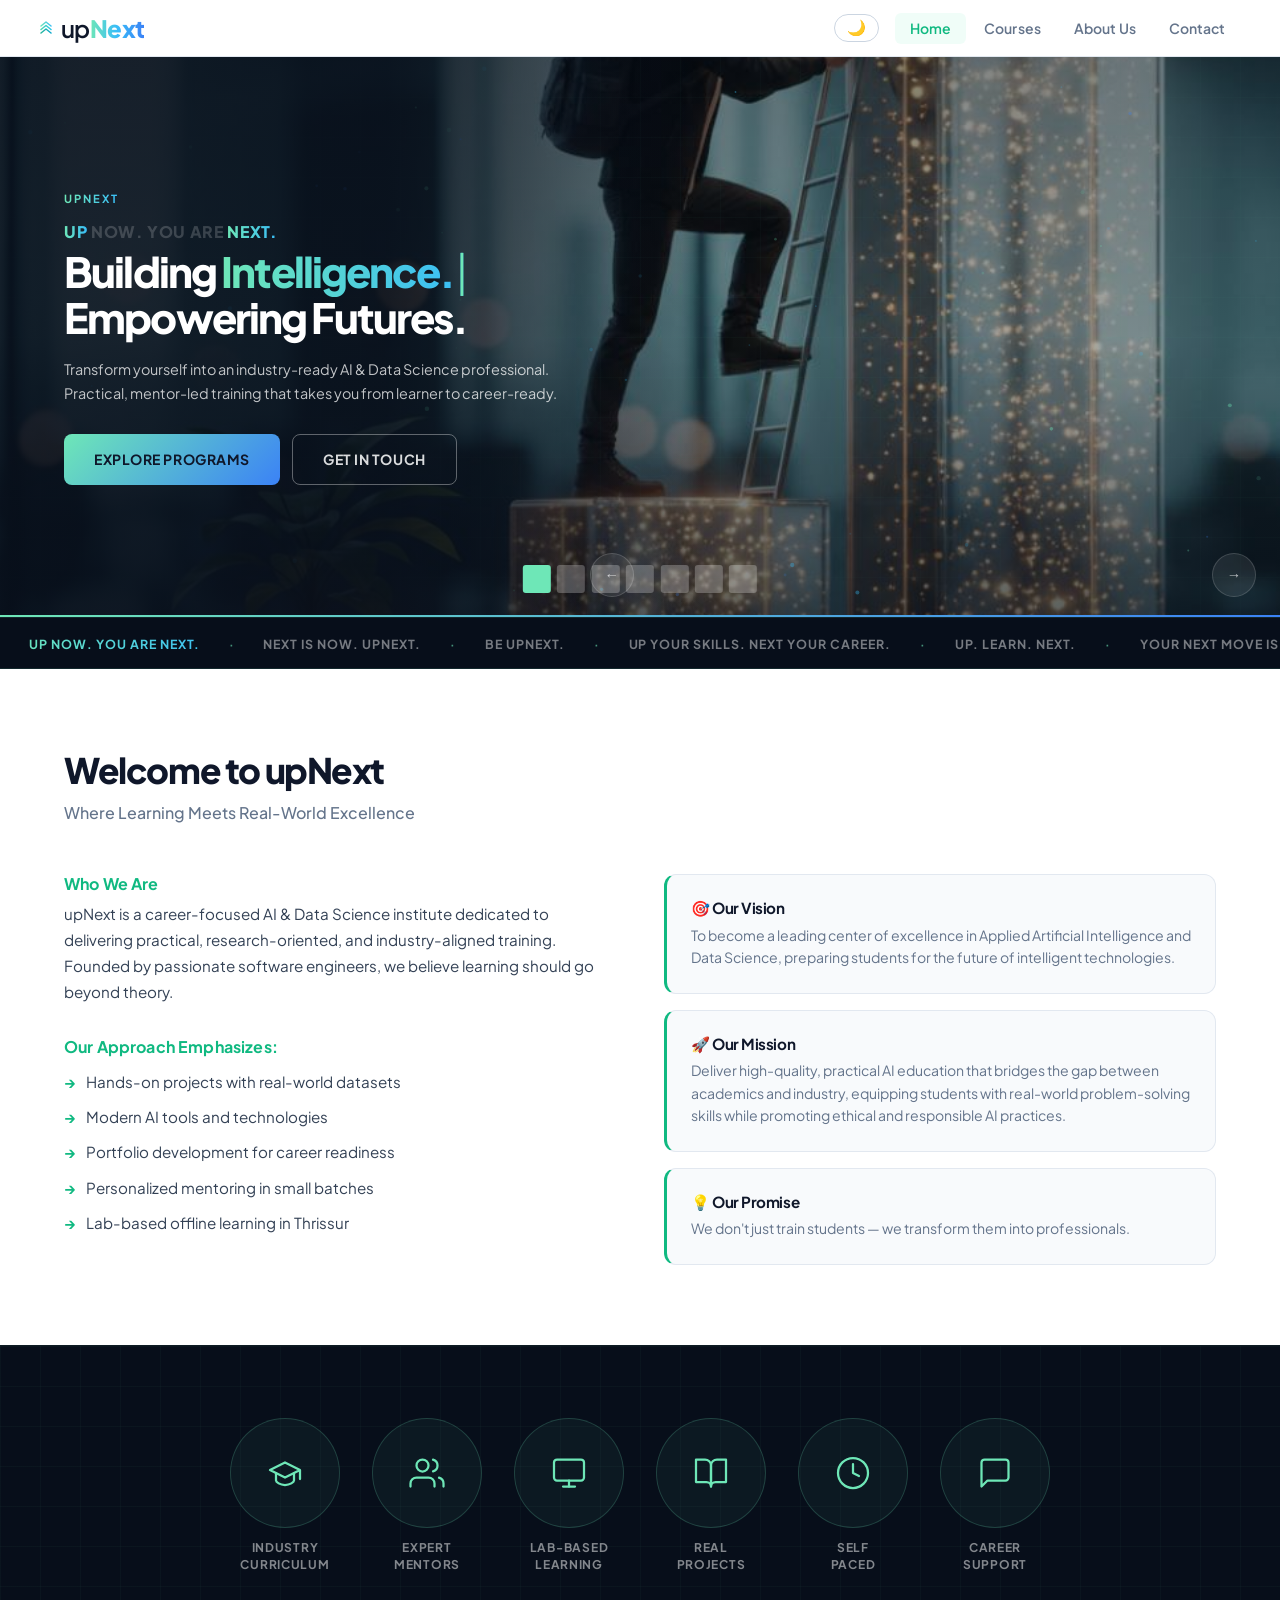
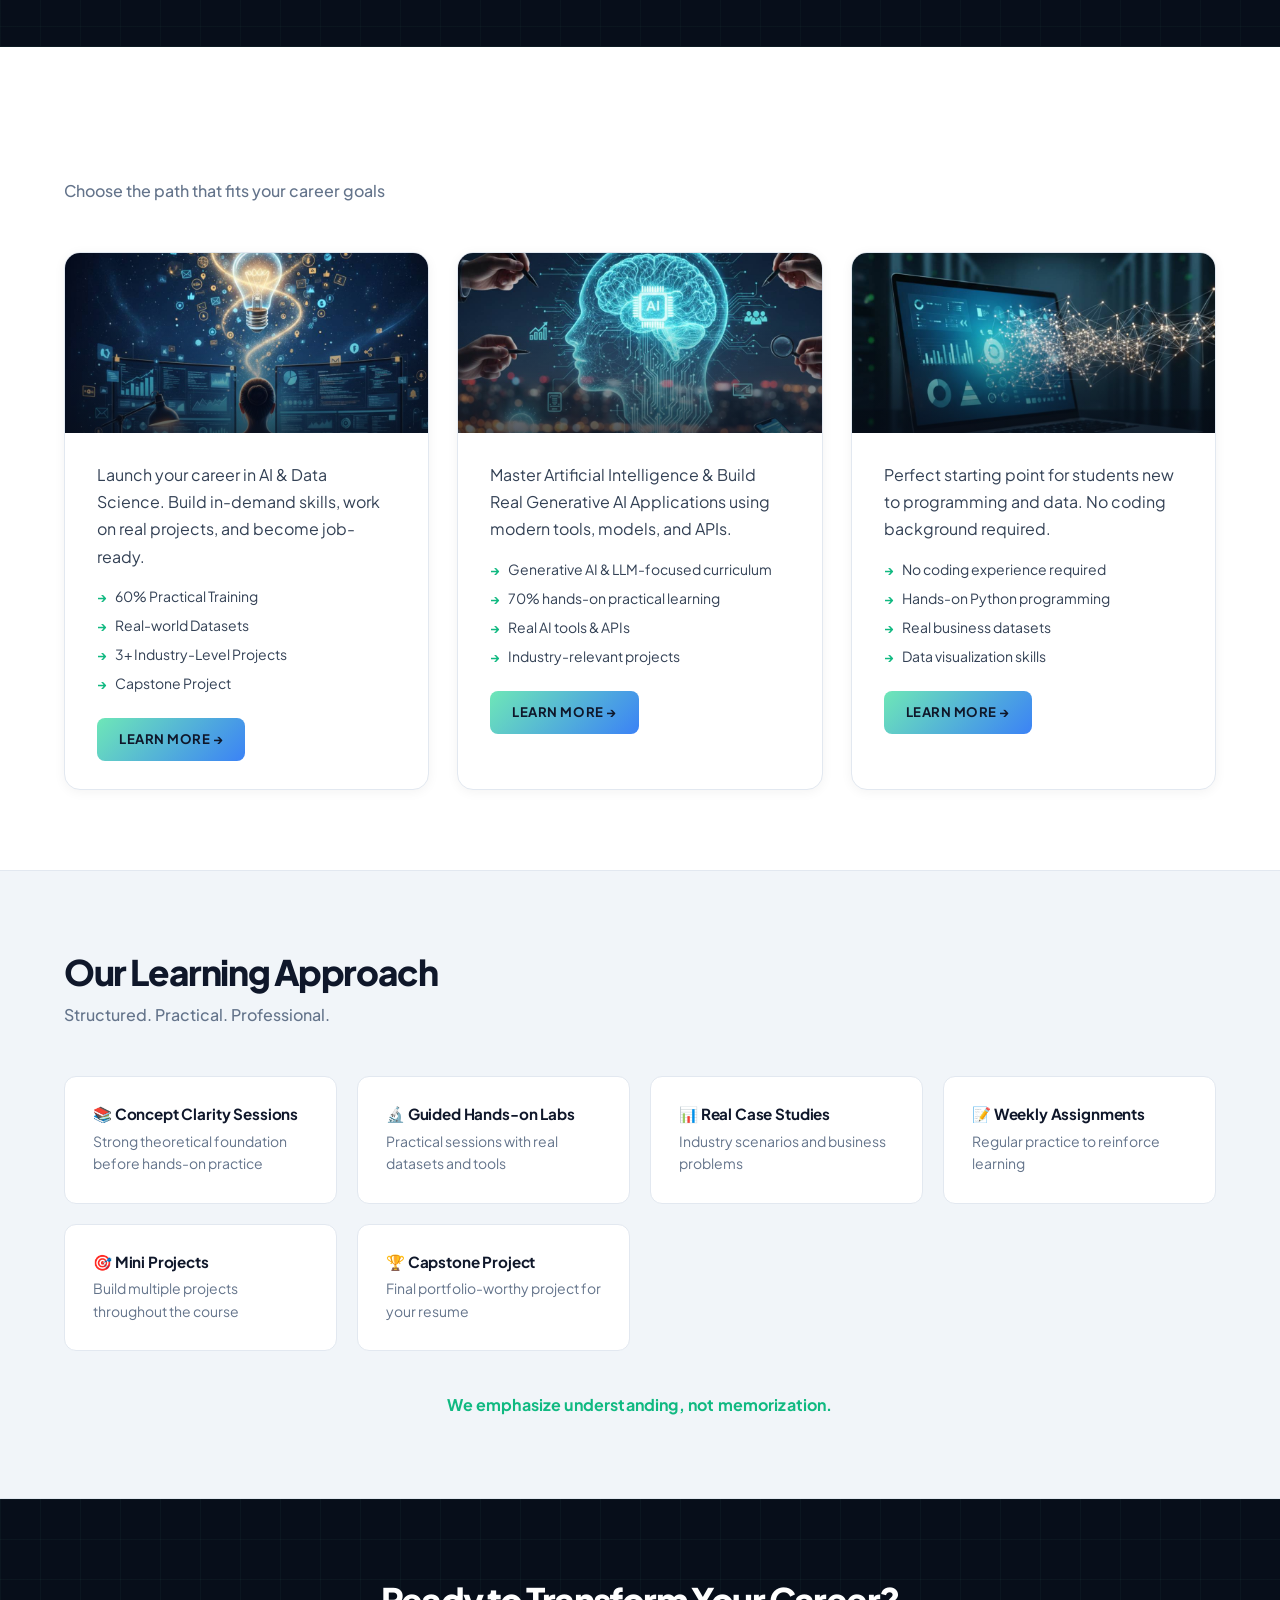
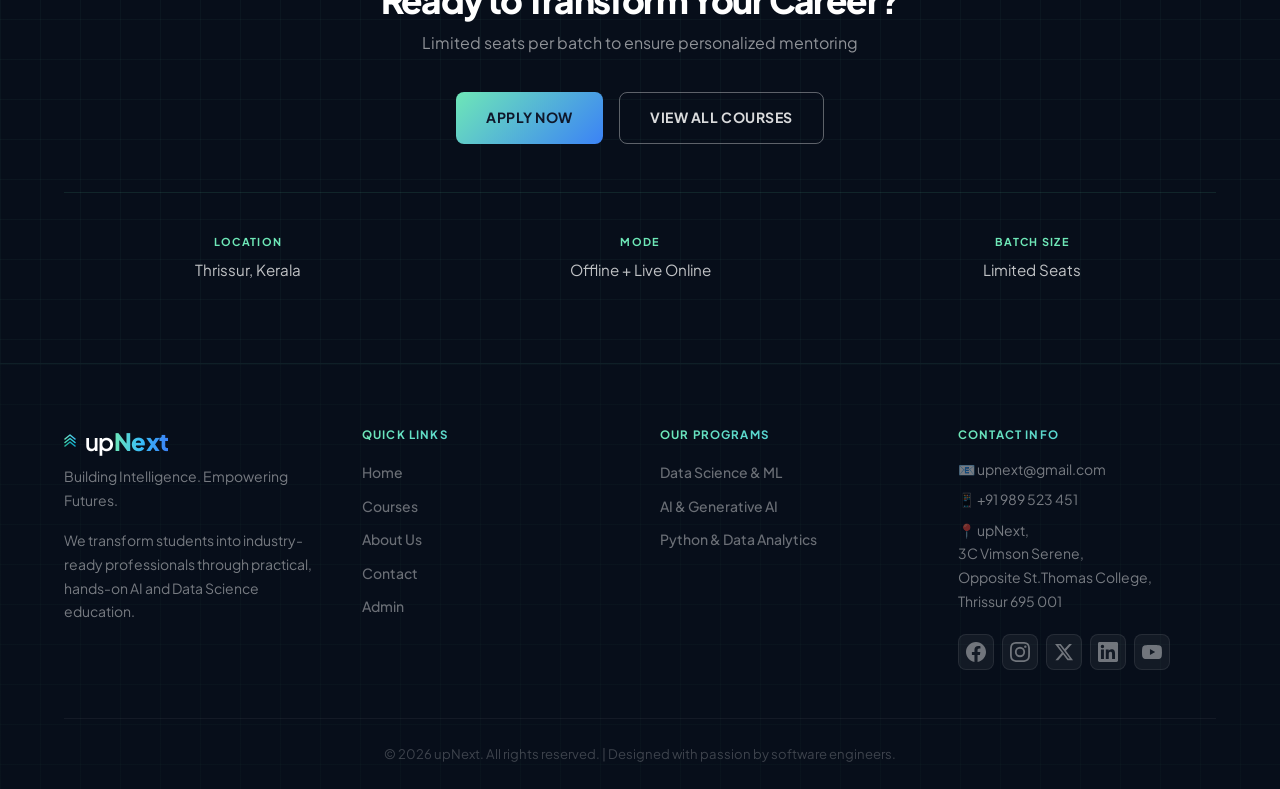
==== commit 57d803d5: "Initial commit" ====
--- a/index.html
+++ b/index.html
@@ -3,43 +3,103 @@
 <head>
     <meta charset="UTF-8">
     <meta name="viewport" content="width=device-width, initial-scale=1.0">
-    <title>Career Craft Academy - Building Intelligence. Empowering Futures.</title>
-    <meta name="description" content="Career-focused AI & Data Science institute in Thrissur offering practical, industry-aligned training in Data Science, Machine Learning, and Generative AI.">
+    <title>upNext — Building Intelligence. Empowering Futures.</title>
+    <meta name="description" content="upNext — Career-focused AI & Data Science institute in Thrissur offering practical, industry-aligned training in Data Science, Machine Learning, and Generative AI.">
+    <link rel="icon" type="image/svg+xml" href="images/logo.svg">
     <link rel="stylesheet" href="css/styles.css">
 </head>
 <body>
+    <a href="#main-content" class="skip-link">Skip to main content</a>
+
     <!-- Header Placeholder -->
     <div id="header-placeholder"></div>
 
-    <!-- Hero Section -->
-    <section class="hero">
-        <div class="container">
-            <div class="hero-grid">
-                <div class="hero-with-image">
-                    <h1>Building <span>Intelligence.</span><br>Empowering Futures.</h1>
-                    <p>Transform yourself into an industry-ready AI &amp; Data Science professional. Practical, mentor-led training that takes you from learner to career-ready.</p>
-                    <div style="display: flex; gap: 1rem; flex-wrap: wrap;">
-                        <a href="courses.html" class="cta-button">Explore Programs</a>
-                        <a href="contact.html" class="cta-button cta-outline">Get in Touch</a>
-                    </div>
-                </div>
-                <div class="hero-image">
-                    <img src="images/hero.jpg" alt="Career growth — climb to the top with AI &amp; Data Science skills" />
-                </div>
-            </div>
-        </div>
-    </section>
+    <!-- Cursor glow -->
+    <div class="cursor-glow" id="cursorGlow" aria-hidden="true"></div>
+
+    <!-- Screen reader live region for slider -->
+    <div id="sliderStatus" aria-live="polite" aria-atomic="true" class="sr-only"></div>
+
+    <!-- Promo Banner Slider -->
+    <div class="promo-slider" id="promoBanner" role="region" aria-label="Program highlights" aria-roledescription="carousel">
+        <canvas id="heroCanvas" aria-hidden="true"></canvas>
+
+        <!-- Left: fixed content panel — JS updates this on each slide change -->
+        <div class="promo-left-panel" id="heroLeft">
+            <p class="promo-label" id="heroLabel">upNext</p>
+            <p class="hero-accent" id="heroAccent"><em>UP</em> now. you are <em>NEXT.</em></p>
+            <h1 id="heroHeading">Building <span id="typedHero" class="typed-span"></span><br>Empowering Futures.</h1>
+            <p class="promo-desc" id="heroDesc">Transform yourself into an industry-ready AI &amp; Data Science professional. Practical, mentor-led training that takes you from learner to career-ready.</p>
+            <div class="hero-cta" id="heroCta">
+                <a href="courses.html" class="cta-button">Explore Programs</a>
+                <a href="contact.html" class="cta-button cta-outline">Get in Touch</a>
+            </div>
+        </div>
+
+        <!-- Right: image slides only -->
+        <div class="promo-right-panel" id="heroRight">
+            <div class="promo-slide active">
+                <img src="images/hero.jpg" alt="Career growth — climb to the top with AI &amp; Data Science skills">
+            </div>
+            <div class="promo-slide">
+                <img src="images/course-ai-genai2.jpg" alt="AI &amp; Generative AI">
+            </div>
+            <div class="promo-slide">
+                <img src="images/course-python-analytics.jpg" alt="Data Science">
+            </div>
+            <div class="promo-slide">
+                <img src="images/course-python-analytics.jpg" alt="Python &amp; Analytics">
+            </div>
+            <div class="promo-slide">
+                <img src="images/course-ai-genai1.jpg" alt="AI &amp; Generative AI">
+            </div>
+            <div class="promo-slide">
+                <img src="images/course-data-science.jpg" alt="Data Science &amp; Machine Learning">
+            </div>
+            <div class="promo-slide">
+                <img src="images/course-data-science2.jpg" alt="Python &amp; Analytics">
+            </div>
+        </div>
+
+        <!-- Navigation dots -->
+        <div class="promo-dots" id="promoDots" role="tablist" aria-label="Slide navigation"></div>
+
+        <!-- Arrows -->
+        <button class="promo-arrow promo-prev" id="promoPrev" aria-label="Previous slide">&#8592;</button>
+        <button class="promo-arrow promo-next" id="promoNext" aria-label="Next slide">&#8594;</button>
+    </div>
+
+    <main id="main-content">
+
+    <!-- Tagline Ticker -->
+    <div class="tagline-ticker" aria-hidden="true">
+        <div class="tagline-track">
+            <span class="ticker-hero">UP now. you are NEXT.</span><span class="ticker-sep">·</span>
+            <span>next is now. upNext.</span><span class="ticker-sep">·</span>
+            <span>be upNext.</span><span class="ticker-sep">·</span>
+            <span>up your skills. Next your career.</span><span class="ticker-sep">·</span>
+            <span>up. learn. Next.</span><span class="ticker-sep">·</span>
+            <span>your next move is upNext.</span><span class="ticker-sep">·</span>
+            <!-- duplicate for seamless loop -->
+            <span class="ticker-hero">UP now. you are NEXT.</span><span class="ticker-sep">·</span>
+            <span>next is now. upNext.</span><span class="ticker-sep">·</span>
+            <span>be upNext.</span><span class="ticker-sep">·</span>
+            <span>up your skills. Next your career.</span><span class="ticker-sep">·</span>
+            <span>up. learn. Next.</span><span class="ticker-sep">·</span>
+            <span>your next move is upNext.</span><span class="ticker-sep">·</span>
+        </div>
+    </div>
 
     <!-- About Section -->
     <section id="about">
         <div class="container">
-            <h2>Welcome to Career Craft Academy</h2>
+            <h2>Welcome to upNext</h2>
             <p class="section-subtitle">Where Learning Meets Real-World Excellence</p>
             
             <div class="about-content">
                 <div class="about-text">
                     <h3>Who We Are</h3>
-                    <p>Career Craft Academy is a career-focused AI & Data Science institute dedicated to delivering practical, research-oriented, and industry-aligned training. Founded by passionate software engineers, we believe learning should go beyond theory.</p>
+                    <p>upNext is a career-focused AI & Data Science institute dedicated to delivering practical, research-oriented, and industry-aligned training. Founded by passionate software engineers, we believe learning should go beyond theory.</p>
 
                     <h3 style="margin-top: 2rem;">Our Approach Emphasizes:</h3>
                     <ul>
@@ -129,7 +189,7 @@
     </section>
 
     <!-- Learning Approach -->
-    <section style="background: var(--light-bg); border-top: 1px solid #E2EAF0; border-bottom: 1px solid #E2EAF0;">
+    <section style="background: var(--light-bg); border-top: 1px solid var(--border); border-bottom: 1px solid var(--border);">
         <div class="container">
             <h2>Our Learning Approach</h2>
             <p class="section-subtitle">Structured. Practical. Professional.</p>
@@ -166,36 +226,39 @@
                 </div>
             </div>
             
-            <p style="text-align: center; margin-top: 2.5rem; font-size: 1rem; color: var(--primary-color); font-weight: 600; letter-spacing: 0.3px;">We emphasize understanding, not memorization.</p>
+            <p style="text-align: center; margin-top: 2.5rem; font-size: 1rem; color: var(--emerald-deep); font-weight: 700; letter-spacing: 0.01em;">We emphasize understanding, not memorization.</p>
         </div>
     </section>
 
     <!-- CTA Section -->
-    <section style="background: var(--gradient); color: white; text-align: center;">
-        <div class="container">
-            <h2 style="color: white; letter-spacing: -0.8px;">Ready to Transform Your Career?</h2>
-            <p style="font-size: 1rem; margin-bottom: 2.2rem; color: rgba(255,255,255,0.7);">Limited seats per batch to ensure personalized mentoring</p>
+    <section style="background: var(--bg-darkest); color: white; text-align: center; position: relative; overflow: hidden;">
+        <div style="position: absolute; inset: 0; background-image: linear-gradient(rgba(110,231,183,0.04) 1px, transparent 1px), linear-gradient(90deg, rgba(110,231,183,0.04) 1px, transparent 1px); background-size: 40px 40px; pointer-events: none;"></div>
+        <div class="container" style="position: relative; z-index: 1;">
+            <h2 style="color: white; letter-spacing: -0.045em;">Ready to Transform Your Career?</h2>
+            <p style="font-size: 1rem; margin-bottom: 2.2rem; color: rgba(255,255,255,0.55); margin-top: 0.5rem;">Limited seats per batch to ensure personalized mentoring</p>
             <div style="display: flex; gap: 1rem; justify-content: center; flex-wrap: wrap;">
                 <a href="contact.html" class="cta-button">Apply Now</a>
                 <a href="courses.html" class="cta-button cta-outline">View All Courses</a>
             </div>
 
-            <div style="margin-top: 3rem; display: grid; grid-template-columns: repeat(auto-fit, minmax(180px, 1fr)); gap: 1.5rem; border-top: 1px solid rgba(255,255,255,0.1); padding-top: 2.5rem;">
+            <div style="margin-top: 3rem; display: grid; grid-template-columns: repeat(auto-fit, minmax(180px, 1fr)); gap: 1.5rem; border-top: 1px solid rgba(110,231,183,0.1); padding-top: 2.5rem;">
                 <div>
-                    <p style="font-size: 0.7rem; letter-spacing: 1.2px; text-transform: uppercase; color: var(--secondary-color); margin-bottom: 0.4rem; font-weight: 600;">Location</p>
-                    <p style="color: rgba(255,255,255,0.85); font-size: 0.95rem;">Thrissur, Kerala</p>
+                    <p style="font-size: 0.68rem; letter-spacing: 0.12em; text-transform: uppercase; color: var(--emerald); margin-bottom: 0.4rem; font-weight: 700;">Location</p>
+                    <p style="color: rgba(255,255,255,0.75); font-size: 0.95rem;">Thrissur, Kerala</p>
                 </div>
                 <div>
-                    <p style="font-size: 0.7rem; letter-spacing: 1.2px; text-transform: uppercase; color: var(--secondary-color); margin-bottom: 0.4rem; font-weight: 600;">Mode</p>
-                    <p style="color: rgba(255,255,255,0.85); font-size: 0.95rem;">Offline + Live Online</p>
+                    <p style="font-size: 0.68rem; letter-spacing: 0.12em; text-transform: uppercase; color: var(--emerald); margin-bottom: 0.4rem; font-weight: 700;">Mode</p>
+                    <p style="color: rgba(255,255,255,0.75); font-size: 0.95rem;">Offline + Live Online</p>
                 </div>
                 <div>
-                    <p style="font-size: 0.7rem; letter-spacing: 1.2px; text-transform: uppercase; color: var(--secondary-color); margin-bottom: 0.4rem; font-weight: 600;">Batch Size</p>
-                    <p style="color: rgba(255,255,255,0.85); font-size: 0.95rem;">Limited Seats</p>
-                </div>
-            </div>
-        </div>
-    </section>
+                    <p style="font-size: 0.68rem; letter-spacing: 0.12em; text-transform: uppercase; color: var(--emerald); margin-bottom: 0.4rem; font-weight: 700;">Batch Size</p>
+                    <p style="color: rgba(255,255,255,0.75); font-size: 0.95rem;">Limited Seats</p>
+                </div>
+            </div>
+        </div>
+    </section>
+
+    </main>
 
     <!-- Footer Placeholder -->
     <div id="footer-placeholder"></div>
--- a/css/styles.css
+++ b/css/styles.css
@@ -1,306 +1,674 @@
-/* Google Fonts - Inter: clean geometric modern typeface */
-@import url('https://fonts.googleapis.com/css2?family=Inter:ital,opsz,wght@0,14..32,300;0,14..32,400;0,14..32,500;0,14..32,600;0,14..32,700;0,14..32,800;1,14..32,300&display=swap');
-
-/* Reset and Base Styles */
-* {
-    margin: 0;
-    padding: 0;
-    box-sizing: border-box;
-}
-
+/* ─── Fonts ──────────────────────────────────────────────────── */
+@import url('https://fonts.googleapis.com/css2?family=Plus+Jakarta+Sans:wght@400;500;600;700;800;900&display=swap');
+
+/* ─── Design Tokens ──────────────────────────────────────────── */
 :root {
-    /* Cyan-teal primary — dominant in AI circuits, data network, dashboard glow */
-    --primary-color: #0DA8C8;
-    --primary-hover: #0888A5;
-    --primary-bright: #00D4F0;   /* bright cyan for glows on dark bg */
-
-    /* Gold — warm energy accent from sparkle particles & bokeh */
-    --secondary-color: #D4A843;
-    --gold-light: #E8C060;
-
-    /* Deep midnight navy backgrounds — matches all 4 image atmospheres */
-    --dark-bg: #080F1E;
-    --dark-mid: #0D1B2E;
-    --dark-card: #101F34;
-    --steel-blue: #1A4060;
+    /* Brand palette — from upNext logo */
+    --emerald:        #6EE7B7;
+    --emerald-mid:    #34D399;
+    --emerald-deep:   #10B981;
+    --blue:           #3B82F6;
+    --sky:            #38BDF8;
+
+    /* Gradients */
+    --grad-brand:     linear-gradient(135deg, #6EE7B7 0%, #3B82F6 100%);
+    --grad-text:      linear-gradient(90deg,  #6EE7B7 0%, #38BDF8 100%);
+    --grad-dark:      linear-gradient(135deg, #070E1A 0%, #0F1F38 100%);
+
+    /* Dark surfaces */
+    --bg-darkest:     #070E1A;
+    --bg-dark:        #0F172A;
+    --bg-card-dark:   #162032;
+    --bg-elevated:    #1E293B;
 
     /* Light surfaces */
-    --light-bg: #F0F5FA;
-    --white: #ffffff;
+    --white:          #FFFFFF;
+    --light-bg:       #F1F5F9;
+    --light-card:     #F8FAFC;
 
     /* Text */
-    --text-dark: #0A1520;
-    --text-light: #5A7A90;
-    --text-muted: #7A9AAE;
-
-    /* Utility */
-    --success: #0DA8C8;
-    --glass: rgba(255, 255, 255, 0.05);
-    --glass-border: rgba(255, 255, 255, 0.10);
-    --cyan-glow: rgba(13, 168, 200, 0.28);
-    --gold-glow: rgba(212, 168, 67, 0.28);
-
-    /* Gradients */
-    --gradient: linear-gradient(135deg, #080F1E 0%, #0D1F38 100%);
-    --gradient-cyan: linear-gradient(135deg, #0DA8C8 0%, #0888A5 100%);
-}
+    --text-dark:      #0F172A;
+    --text-body:      #334155;
+    --text-light:     #64748B;
+    --text-muted:     #94A3B8;
+
+    /* Borders */
+    --border:         #E2E8F0;
+    --border-strong:  #CBD5E1;
+    --border-glass:   rgba(110, 231, 183, 0.18);
+    --border-dark:    rgba(255, 255, 255, 0.08);
+
+    /* Glow / glass */
+    --glow-emerald:   rgba(110, 231, 183, 0.22);
+    --glow-blue:      rgba(59, 130, 246, 0.2);
+    --glass:          rgba(255, 255, 255, 0.06);
+    --glass-border:   rgba(255, 255, 255, 0.10);
+
+    /* Legacy compat for sections that use old vars */
+    --primary-color:  var(--emerald-deep);
+    --secondary-color:var(--emerald);
+    --gradient:       var(--grad-dark);
+    --dark-bg:        var(--bg-darkest);
+    --dark-mid:       var(--bg-dark);
+    --dark-card:      var(--bg-card-dark);
+
+    /* Success / warning */
+    --success: #10B981;
+    --warning: #F59E0B;
+}
+
+/* ─── Dark Mode ──────────────────────────────────────────────── */
+html[data-theme="dark"] {
+    --white:          #0F172A;
+    --light-bg:       #162032;
+    --light-card:     #1E293B;
+    --text-dark:      #E2EAF4;
+    --text-body:      #CBD5E1;
+    --text-light:     #94A3B8;
+    --text-muted:     #64748B;
+    --border:         rgba(255, 255, 255, 0.08);
+    --border-strong:  rgba(255, 255, 255, 0.14);
+    --glass:          rgba(255, 255, 255, 0.05);
+    --glass-border:   rgba(110, 231, 183, 0.14);
+}
+
+/* ─── Skip to Content ────────────────────────────────────────── */
+.skip-link {
+    position: absolute;
+    top: -100%;
+    left: 1rem;
+    z-index: 10000;
+    background: var(--emerald-deep);
+    color: #fff;
+    font-weight: 700;
+    font-size: 0.875rem;
+    padding: 0.6rem 1.2rem;
+    border-radius: 0 0 8px 8px;
+    text-decoration: none;
+    transition: top 0.2s;
+}
+.skip-link:focus { top: 0; }
+
+/* ─── Focus Visible ──────────────────────────────────────────── */
+:focus { outline: none; }
+
+:focus-visible {
+    outline: 2px solid var(--emerald-mid);
+    outline-offset: 3px;
+    border-radius: 4px;
+}
+
+button:focus-visible,
+a:focus-visible {
+    outline: 2px solid var(--emerald-mid);
+    outline-offset: 3px;
+    border-radius: 4px;
+}
+
+/* ─── Smooth Theme Transition ────────────────────────────────── */
+*, *::before, *::after {
+    transition: background-color 0.25s ease, border-color 0.25s ease,
+                color 0.25s ease, box-shadow 0.25s ease;
+}
+
+/* ─── Reduced Motion ─────────────────────────────────────────── */
+@media (prefers-reduced-motion: reduce) {
+    *, *::before, *::after {
+        animation-duration: 0.01ms !important;
+        animation-iteration-count: 1 !important;
+        transition-duration: 0.01ms !important;
+    }
+    html { scroll-behavior: auto; }
+    .reveal { opacity: 1 !important; transform: none !important; }
+    .tagline-track { animation: none !important; }
+    .promo-slide-img img { transition: none !important; }
+    #heroCanvas { display: none; }
+}
+
+/* ─── Reset & Base ───────────────────────────────────────────── */
+* { margin: 0; padding: 0; box-sizing: border-box; }
+
+html { scroll-behavior: smooth; }
 
 body {
-    font-family: 'Inter', sans-serif;
-    font-weight: 300;
+    font-family: 'Plus Jakarta Sans', sans-serif;
+    font-weight: 400;
     line-height: 1.7;
-    color: var(--text-dark);
-    background-color: var(--white);
+    color: var(--text-body);
+    background: var(--white);
     -webkit-font-smoothing: antialiased;
     -moz-osx-font-smoothing: grayscale;
 }
 
+h1, h2, h3, h4, h5, h6 {
+    font-family: 'Plus Jakarta Sans', sans-serif;
+    font-weight: 800;
+    line-height: 1.2;
+    color: var(--text-dark);
+    letter-spacing: -0.03em;
+}
+
+p { color: var(--text-body); }
+
+a { text-decoration: none; }
+
+ul { list-style: none; }
+
+img { max-width: 100%; display: block; }
+
+/* ─── Screen reader only ─────────────────────────────────────── */
+.sr-only {
+    position: absolute;
+    width: 1px;
+    height: 1px;
+    padding: 0;
+    margin: -1px;
+    overflow: hidden;
+    clip: rect(0,0,0,0);
+    white-space: nowrap;
+    border: 0;
+}
+
+/* ─── Container ──────────────────────────────────────────────── */
 .container {
     max-width: 1200px;
     margin: 0 auto;
-    padding: 0 20px;
-}
-
-/* ─── Header ─────────────────────────────────────────────── */
+    padding: 0 24px;
+}
+
+/* ─── Gradient Text Utility ──────────────────────────────────── */
+.grad-text {
+    background: var(--grad-text);
+    -webkit-background-clip: text;
+    -webkit-text-fill-color: transparent;
+    background-clip: text;
+}
+
+/* ─── Sections ───────────────────────────────────────────────── */
+section {
+    padding: 80px 0;
+}
+
+section h2 {
+    font-size: 2.2rem;
+    font-weight: 800;
+    letter-spacing: -0.04em;
+    margin-bottom: 0.5rem;
+}
+
+.section-subtitle {
+    font-size: 1rem;
+    color: var(--text-light);
+    margin-bottom: 3rem;
+    font-weight: 500;
+}
+
+/* ─── Header ─────────────────────────────────────────────────── */
 header {
-    background: var(--dark-bg);
-    border-bottom: 1px solid var(--glass-border);
+    background: rgba(255, 255, 255, 0.92);
+    backdrop-filter: blur(16px);
+    -webkit-backdrop-filter: blur(16px);
+    border-bottom: 1px solid var(--border);
     position: sticky;
     top: 0;
     z-index: 1000;
 }
 
+html[data-theme="dark"] header {
+    background: rgba(15, 23, 42, 0.92);
+    border-bottom-color: var(--border);
+    box-shadow: 0 1px 24px rgba(0,0,0,0.4);
+}
+
 .header-container {
     display: flex;
     justify-content: space-between;
     align-items: center;
-    padding: 1.1rem 0;
-}
-
+    padding: 0.9rem 0;
+    gap: 1.5rem;
+}
+
+/* ─── Logo ───────────────────────────────────────────────────── */
 .logo {
+    text-decoration: none;
+    display: inline-flex;
+    align-items: center;
+    gap: 9px;
+    line-height: 1;
+    flex-shrink: 0;
+}
+
+.logo-icon {
+    display: block;
+    flex-shrink: 0;
+}
+
+.logo-wordmark {
+    display: flex;
+    align-items: baseline;
+    font-family: 'Plus Jakarta Sans', sans-serif;
     font-size: 1.5rem;
-    font-weight: 700;
-    color: var(--secondary-color);   /* gold logo — brand energy */
-    letter-spacing: -0.5px;
-    text-decoration: none;
+    letter-spacing: -0.025em;
+    line-height: 1;
+}
+
+.logo-up {
+    font-weight: 600;
+    color: var(--text-dark);
+}
+
+html[data-theme="dark"] .logo-up,
+.footer-logo .logo-up {
+    color: #FFFFFF;
+}
+
+.logo-next {
+    font-weight: 800;
+    background: linear-gradient(90deg, #6EE7B7, #38BDF8, #3B82F6);
+    -webkit-background-clip: text;
+    -webkit-text-fill-color: transparent;
+    background-clip: text;
+}
+
+.footer-logo {
+    margin-bottom: 0.75rem;
+}
+
+/* ─── Navigation ─────────────────────────────────────────────── */
+nav {
+    display: flex;
+    align-items: center;
+    gap: 1rem;
 }
 
 nav ul {
     display: flex;
+    gap: 0.25rem;
     list-style: none;
-    gap: 2rem;
 }
 
 nav a {
     text-decoration: none;
-    color: rgba(255, 255, 255, 0.7);
-    font-weight: 400;
-    font-size: 0.9rem;
-    letter-spacing: 0.3px;
-    transition: color 0.25s;
-    position: relative;
+    color: var(--text-light);
+    font-weight: 600;
+    font-size: 0.875rem;
+    letter-spacing: 0.01em;
+    padding: 0.4rem 0.9rem;
+    border-radius: 6px;
+    transition: color 0.2s, background 0.2s;
 }
 
 nav a:hover,
 nav a.active {
-    color: var(--secondary-color);   /* gold on hover */
-}
-
-nav a::after {
-    content: '';
-    position: absolute;
-    bottom: -6px;
-    left: 0;
-    width: 0;
-    height: 1px;
-    background: var(--secondary-color);   /* gold underline */
-    transition: width 0.3s;
-}
-
-nav a:hover::after {
-    width: 100%;
-}
-
+    color: var(--emerald-deep);
+    background: rgba(110, 231, 183, 0.1);
+}
+
+html[data-theme="dark"] nav a:hover,
+html[data-theme="dark"] nav a.active {
+    color: var(--emerald);
+    background: rgba(110, 231, 183, 0.08);
+}
+
+/* ─── Theme Toggle ───────────────────────────────────────────── */
+.theme-toggle {
+    background: none;
+    border: 1.5px solid var(--border-strong);
+    border-radius: 20px;
+    padding: 5px 12px;
+    cursor: pointer;
+    color: var(--text-light);
+    font-size: 0.95rem;
+    line-height: 1;
+    display: flex;
+    align-items: center;
+    flex-shrink: 0;
+    transition: border-color 0.2s, background 0.2s;
+}
+
+.theme-toggle:hover {
+    border-color: var(--emerald-deep);
+    background: rgba(110, 231, 183, 0.08);
+}
+
+/* ─── Mobile Menu ────────────────────────────────────────────── */
 .mobile-menu-btn {
     display: none;
     background: none;
+    border: 1.5px solid var(--border-strong);
+    border-radius: 8px;
+    padding: 6px 10px;
+    cursor: pointer;
+    font-size: 1.1rem;
+    color: var(--text-dark);
+    transition: border-color 0.2s;
+}
+
+.mobile-menu-btn:hover {
+    border-color: var(--emerald-deep);
+}
+
+/* ─── Promo / Hero Slider ────────────────────────────────────── */
+.promo-slider {
+    position: relative;
+    height: 560px;
+    background: var(--bg-darkest);
+    overflow: hidden;
+}
+
+.promo-slider::before {
+    content: '';
+    position: absolute;
+    inset: 0;
+    background-image:
+        linear-gradient(rgba(110,231,183,0.04) 1px, transparent 1px),
+        linear-gradient(90deg, rgba(110,231,183,0.04) 1px, transparent 1px);
+    background-size: 40px 40px;
+    pointer-events: none;
+    z-index: 1;
+}
+
+/* ── Right panel: full-width background images */
+.promo-right-panel {
+    position: absolute;
+    inset: 0;
+    overflow: hidden;
+}
+
+.promo-right-panel::after {
+    content: '';
+    position: absolute;
+    inset: 0;
+    background: linear-gradient(to bottom, rgba(7,14,26,0.5) 0%, rgba(7,14,26,0.35) 50%, rgba(7,14,26,0.65) 100%);
+    pointer-events: none;
+    z-index: 1;
+}
+
+/* ── Left panel: text overlay left-aligned on top of the image */
+.promo-left-panel {
+    position: absolute;
+    top: 0;
+    left: 0;
+    bottom: 0;
+    width: 55%;
+    z-index: 3;
+    display: flex;
+    flex-direction: column;
+    justify-content: center;
+    align-items: flex-start;
+    text-align: left;
+    padding: 3rem 4rem;
+    background: linear-gradient(to right, rgba(7,14,26,0.82) 55%, transparent 100%);
+}
+
+/* ── Each slide is an image inside the right panel */
+.promo-slide {
+    position: absolute;
+    inset: 0;
+    opacity: 0;
+    transition: opacity 0.7s ease;
+}
+
+.promo-slide.active { opacity: 1; }
+
+.promo-slide img {
+    width: 100%;
+    height: 100%;
+    object-fit: cover;
+    transform: scale(1);
+    transition: transform 6s ease;
+}
+
+.promo-slide.active img { transform: scale(1.06); }
+
+/* ── Text styles inside the left panel */
+.promo-label {
+    font-size: 0.7rem;
+    font-weight: 700;
+    letter-spacing: 0.18em;
+    text-transform: uppercase;
+    background: var(--grad-text);
+    -webkit-background-clip: text;
+    -webkit-text-fill-color: transparent;
+    background-clip: text;
+    margin-bottom: 1rem;
+}
+
+.promo-left-panel h1,
+.promo-left-panel h2 {
+    font-size: 2.6rem;
+    font-weight: 800;
+    color: #FFFFFF;
+    letter-spacing: -0.045em;
+    line-height: 1.1;
+    margin-bottom: 1rem;
+}
+
+.promo-left-panel h2 { font-size: 2.2rem; }
+
+.promo-left-panel h1 span,
+.promo-left-panel h2 span {
+    background: var(--grad-text);
+    -webkit-background-clip: text;
+    -webkit-text-fill-color: transparent;
+    background-clip: text;
+}
+
+.promo-desc {
+    font-size: 0.9rem;
+    font-weight: 400;
+    color: rgba(255,255,255,0.75);
+    line-height: 1.7;
+    margin-bottom: 1.75rem;
+    max-width: 520px;
+}
+
+.hero-cta {
+    display: flex;
+    gap: 0.75rem;
+    flex-wrap: wrap;
+}
+
+.promo-dots {
+    position: absolute;
+    bottom: 1.5rem;
+    left: 50%;
+    transform: translateX(-50%);
+    display: flex;
+    gap: 0.4rem;
+    z-index: 10;
+}
+
+.promo-dot {
+    width: 6px;
+    height: 6px;
+    border-radius: 3px;
+    background: rgba(255,255,255,0.25);
     border: none;
-    font-size: 1.5rem;
     cursor: pointer;
-    color: var(--white);
-}
-
-/* ─── Hero Section ───────────────────────────────────────── */
-.hero {
-    background: var(--gradient);
-    color: var(--white);
-    padding: 90px 20px 80px;
-    border-bottom: 1px solid var(--dark-mid);
-}
-
-.hero h1 {
-    font-size: 3rem;
-    font-weight: 800;
-    letter-spacing: -1.5px;
-    line-height: 1.15;
-    margin-bottom: 1.2rem;
-    color: var(--white);
-    animation: fadeInUp 0.8s ease;
-}
-
-.hero h1 span {
-    color: var(--primary-color);
-}
-
-.hero p {
-    font-size: 1.1rem;
-    font-weight: 400;
-    margin-bottom: 2.2rem;
-    color: rgba(255, 255, 255, 0.7);
-    animation: fadeInUp 0.8s ease 0.2s backwards;
-}
-
-/* Hero with image layout */
-.hero-grid {
-    display: grid;
-    grid-template-columns: 1fr 1fr;
-    gap: 4rem;
-    align-items: center;
-}
-
-.hero-with-image {
-    text-align: left;
-}
-
-.hero-image {
-    display: flex;
-    justify-content: center;
-    align-items: center;
-}
-
-.hero-image img {
-    max-width: 100%;
-    height: auto;
-    border-radius: 16px;
-    filter: drop-shadow(0 20px 40px rgba(0, 0, 0, 0.5));
-}
-
-/* ─── CTA Buttons ─────────────────────────────────────────── */
-.cta-button {
-    display: inline-block;
-    background: var(--primary-color);
-    color: var(--white);
-    padding: 13px 34px;
-    border-radius: 6px;
-    text-decoration: none;
-    font-weight: 600;
-    font-size: 0.88rem;
-    letter-spacing: 0.8px;
-    text-transform: uppercase;
-    transition: background 0.25s, transform 0.25s, box-shadow 0.25s;
-    animation: fadeInUp 0.8s ease 0.4s backwards;
-}
-
-.cta-button:hover {
-    background: var(--primary-hover);
-    transform: translateY(-2px);
-    box-shadow: 0 8px 24px var(--cyan-glow);
-}
-
-.cta-button.cta-outline {
-    background: transparent;
-    border: 1px solid rgba(255, 255, 255, 0.4);
-    color: var(--white);
-}
-
-.cta-button.cta-outline:hover {
-    background: rgba(255, 255, 255, 0.1);
-    border-color: var(--white);
-    box-shadow: none;
-}
-
-/* ─── Circle Highlights (Why Choose Us) ─────────────────── */
-.circle-highlights-section {
-    background: var(--dark-bg);
-    padding: 64px 20px;
-    border-top: 1px solid var(--glass-border);
-    border-bottom: 1px solid var(--glass-border);
-}
-
-.circle-highlights {
-    display: flex;
-    justify-content: center;
-    gap: 2.5rem;
-    flex-wrap: wrap;
-}
-
-.circle-item {
-    text-align: center;
-    color: var(--white);
-}
-
-.circle-icon {
-    width: 110px;
-    height: 110px;
-    border: 1px solid var(--glass-border);
+    transition: width 0.3s, background 0.3s;
+    padding: 0;
+}
+
+.promo-dot.active {
+    width: 22px;
+    background: var(--emerald);
+}
+
+.promo-arrow {
+    position: absolute;
+    bottom: 1.25rem;
+    z-index: 10;
+    width: 36px;
+    height: 36px;
     border-radius: 50%;
+    background: rgba(255,255,255,0.08);
+    border: 1px solid rgba(255,255,255,0.15);
+    color: rgba(255,255,255,0.7);
+    cursor: pointer;
+    font-size: 0.9rem;
     display: flex;
     align-items: center;
     justify-content: center;
-    margin: 0 auto 0.75rem;
-    color: var(--primary-bright);   /* bright cyan icons */
-    background: var(--glass);
-    transition: border-color 0.3s, transform 0.3s, background 0.3s;
-}
-
-.circle-item:hover .circle-icon {
-    border-color: var(--primary-color);
-    background: rgba(13, 168, 200, 0.12);
-    transform: scale(1.06);
-}
-
-.circle-item span {
-    font-size: 0.75rem;
-    font-weight: 500;
-    letter-spacing: 0.8px;
+    transition: background 0.2s, border-color 0.2s, color 0.2s;
+}
+
+.promo-arrow:hover {
+    background: rgba(110,231,183,0.15);
+    border-color: var(--emerald);
+    color: var(--emerald);
+}
+
+.promo-prev { right: calc(50% + 0.4rem); }
+.promo-next { right: 1.5rem; }
+
+.promo-progress {
+    position: absolute;
+    bottom: 0;
+    left: 0;
+    height: 2px;
+    width: 0;
+    background: var(--grad-brand);
+    z-index: 10;
+}
+
+/* ─── Tagline Ticker ─────────────────────────────────────────── */
+.tagline-ticker {
+    background: var(--bg-darkest);
+    border-top: 1px solid rgba(110,231,183,0.12);
+    border-bottom: 1px solid rgba(110,231,183,0.12);
+    overflow: hidden;
+    padding: 0.7rem 0;
+    white-space: nowrap;
+}
+
+.tagline-track {
+    display: inline-flex;
+    gap: 0;
+    animation: tickerScroll 30s linear infinite;
+}
+
+.tagline-ticker:hover .tagline-track {
+    animation-play-state: paused;
+}
+
+@keyframes tickerScroll {
+    from { transform: translateX(0); }
+    to   { transform: translateX(-50%); }
+}
+
+.tagline-track span {
+    font-size: 0.78rem;
+    font-weight: 700;
+    letter-spacing: 0.08em;
     text-transform: uppercase;
-    line-height: 1.5;
-    color: var(--text-muted);
-}
-
-/* ─── Section Images ──────────────────────────────────────── */
-.section-image {
+    color: rgba(255,255,255,0.45);
+    padding: 0 1.8rem;
+}
+
+.tagline-track span.ticker-sep {
+    color: var(--emerald);
+    padding: 0;
+    opacity: 0.6;
+}
+
+.tagline-track span.ticker-hero {
+    background: var(--grad-text);
+    -webkit-background-clip: text;
+    -webkit-text-fill-color: transparent;
+    background-clip: text;
+    color: transparent;
+    opacity: 1;
+}
+
+/* ─── Hero accent line ───────────────────────────────────────── */
+.hero-accent {
+    font-size: 1rem;
+    font-weight: 900;
+    letter-spacing: 0.04em;
+    text-transform: uppercase;
+    color: rgba(255,255,255,0.18);
+    margin-bottom: 0.6rem;
+    line-height: 1;
+}
+
+.hero-accent em {
+    font-style: normal;
+    background: var(--grad-text);
+    -webkit-background-clip: text;
+    -webkit-text-fill-color: transparent;
+    background-clip: text;
+    opacity: 1;
+}
+
+/* ─── Typewriter ─────────────────────────────────────────────── */
+.typed-span {
+    background: var(--grad-text);
+    -webkit-background-clip: text;
+    -webkit-text-fill-color: transparent;
+    background-clip: text;
+    min-width: 2px; /* prevents layout shift when empty */
+}
+
+.typed-span::after {
+    content: '|';
+    -webkit-text-fill-color: var(--emerald);
+    color: var(--emerald);
+    font-weight: 300;
+    animation: cursorBlink 0.65s step-end infinite;
+    margin-left: 2px;
+}
+
+@keyframes cursorBlink {
+    0%, 100% { opacity: 1; }
+    50%       { opacity: 0; }
+}
+
+@media (prefers-reduced-motion: reduce) {
+    .typed-span::after { animation: none; opacity: 1; }
+}
+
+/* ─── Scroll Reveal ──────────────────────────────────────────── */
+.reveal {
+    opacity: 0;
+    transform: translateY(32px);
+    transition: opacity 0.65s cubic-bezier(0.22,1,0.36,1),
+                transform 0.65s cubic-bezier(0.22,1,0.36,1);
+    transition-delay: var(--reveal-delay, 0ms);
+}
+
+.reveal.visible {
+    opacity: 1;
+    transform: translateY(0);
+}
+
+/* ─── Cursor Spotlight ───────────────────────────────────────── */
+.cursor-glow {
+    pointer-events: none;
+    position: fixed;
+    width: 420px;
+    height: 420px;
+    border-radius: 50%;
+    background: radial-gradient(circle, rgba(110,231,183,0.10) 0%, transparent 70%);
+    transform: translate(-50%, -50%);
+    z-index: 9999;
+    transition: opacity 0.4s ease;
+    opacity: 0;
+    mix-blend-mode: screen;
+}
+
+/* ─── Hero Canvas ────────────────────────────────────────────── */
+#heroCanvas {
+    position: absolute;
+    inset: 0;
     width: 100%;
-    border-radius: 10px;
-    margin-top: 1.5rem;
-    box-shadow: 0 8px 30px rgba(0, 0, 0, 0.12);
-}
-
-/* ─── Section Styles ──────────────────────────────────────── */
-section {
-    padding: 80px 20px;
-}
-
-section h2 {
-    text-align: center;
-    font-size: 2.2rem;
-    font-weight: 700;
-    letter-spacing: -0.8px;
-    margin-bottom: 3rem;
-    color: var(--text-dark);
-}
-
-.section-subtitle {
-    text-align: center;
-    color: var(--text-light);
-    font-size: 1rem;
-    font-weight: 400;
-    margin-top: -2rem;
-    margin-bottom: 3rem;
-    letter-spacing: 0.2px;
-}
-
-/* ─── About Section ───────────────────────────────────────── */
+    height: 100%;
+    pointer-events: none;
+    z-index: 2;
+    opacity: 0.55;
+}
+
+/* ─── About Section ──────────────────────────────────────────── */
 .about-content {
     display: grid;
     grid-template-columns: 1fr 1fr;
@@ -308,99 +676,230 @@
     align-items: start;
 }
 
+.about-text h2 {
+    font-size: 1.9rem;
+    margin-bottom: 1.25rem;
+}
+
 .about-text h3 {
-    color: var(--primary-color);
-    font-weight: 600;
     font-size: 1rem;
-    letter-spacing: 0.3px;
-    margin-bottom: 0.75rem;
+    font-weight: 700;
+    color: var(--emerald-deep);
+    margin-bottom: 0.5rem;
+    letter-spacing: 0.01em;
+}
+
+html[data-theme="dark"] .about-text h3 {
+    color: var(--emerald);
+}
+
+.about-text p {
+    margin-bottom: 1rem;
+    color: var(--text-body);
+    font-size: 0.95rem;
 }
 
 .about-text ul {
     list-style: none;
-    margin-top: 1.5rem;
-}
-
-.about-text li {
-    padding: 0.45rem 0;
-    padding-left: 1.75rem;
+    padding: 0;
+    margin-top: 0.5rem;
+}
+
+.about-text ul li {
+    padding: 0.3rem 0;
+    font-size: 0.95rem;
+    color: var(--text-body);
+    display: flex;
+    align-items: baseline;
+    gap: 0.6rem;
+}
+
+.about-text ul li::before {
+    content: '→';
+    color: var(--emerald-deep);
+    font-weight: 700;
+    flex-shrink: 0;
+}
+
+html[data-theme="dark"] .about-text ul li::before {
+    color: var(--emerald);
+}
+
+.about-highlights {
+    display: flex;
+    flex-direction: column;
+    gap: 1rem;
+}
+
+.highlight-item {
+    background: var(--light-card);
+    padding: 1.5rem;
+    border-radius: 12px;
+    border: 1px solid var(--border);
+    border-left: 3px solid var(--emerald-deep);
+    transition: border-color 0.2s, box-shadow 0.2s;
+}
+
+html[data-theme="dark"] .highlight-item {
+    border-left-color: var(--emerald);
+    background: var(--bg-card-dark);
+    border-color: var(--border);
+}
+
+.highlight-item:hover {
+    box-shadow: 0 4px 20px var(--glow-emerald);
+}
+
+.highlight-item h4 {
+    font-size: 0.95rem;
+    font-weight: 700;
+    color: var(--text-dark);
+    margin-bottom: 0.4rem;
+}
+
+.highlight-item p,
+.highlight-item li {
+    font-size: 0.88rem;
+    color: var(--text-light);
+    line-height: 1.6;
+}
+
+/* ─── Circle Highlights (dark section) ──────────────────────── */
+.circle-highlights-section {
+    background: var(--bg-darkest);
+    padding: 72px 0;
+    border-top: 1px solid rgba(110,231,183,0.06);
+    border-bottom: 1px solid rgba(110,231,183,0.06);
     position: relative;
-    color: var(--text-light);
-    font-size: 0.95rem;
-}
-
-.about-text li::before {
-    content: '—';
+    overflow: hidden;
+}
+
+.circle-highlights-section::before {
+    content: '';
     position: absolute;
-    left: 0;
-    color: var(--primary-color);
-    font-weight: 600;
-}
-
-.about-highlights {
-    background: var(--light-bg);
-    padding: 2rem;
-    border-radius: 10px;
-    border: 1px solid #E2EAF0;
-}
-
-.highlight-item {
-    margin-bottom: 1.75rem;
-}
-
-.highlight-item:last-child {
-    margin-bottom: 0;
-}
-
-.highlight-item h4 {
-    color: var(--text-dark);
-    font-weight: 600;
-    font-size: 0.9rem;
-    letter-spacing: 0.2px;
-    margin-bottom: 0.4rem;
-}
-
-/* ─── Courses Grid ────────────────────────────────────────── */
+    inset: 0;
+    background-image:
+        linear-gradient(rgba(110,231,183,0.03) 1px, transparent 1px),
+        linear-gradient(90deg, rgba(110,231,183,0.03) 1px, transparent 1px);
+    background-size: 40px 40px;
+    pointer-events: none;
+}
+
+.circle-highlights {
+    display: flex;
+    justify-content: center;
+    gap: 2rem;
+    flex-wrap: wrap;
+    position: relative;
+    z-index: 1;
+}
+
+.circle-item {
+    display: flex;
+    flex-direction: column;
+    align-items: center;
+    gap: 0.75rem;
+    text-align: center;
+}
+
+.circle-icon {
+    width: 110px;
+    height: 110px;
+    border-radius: 50%;
+    background: rgba(110,231,183,0.05);
+    border: 1.5px solid rgba(110,231,183,0.2);
+    display: flex;
+    align-items: center;
+    justify-content: center;
+    color: var(--emerald);
+    transition: background 0.25s, border-color 0.25s, box-shadow 0.25s, transform 0.25s;
+}
+
+.circle-item:hover .circle-icon {
+    background: rgba(110,231,183,0.1);
+    border-color: var(--emerald);
+    box-shadow: 0 0 28px var(--glow-emerald);
+    transform: translateY(-4px);
+}
+
+.circle-item span {
+    font-size: 0.75rem;
+    font-weight: 700;
+    letter-spacing: 0.06em;
+    text-transform: uppercase;
+    color: rgba(255,255,255,0.5);
+    line-height: 1.4;
+}
+
+.circle-item:hover span {
+    color: rgba(255,255,255,0.8);
+}
+
+/* ─── Courses Grid ───────────────────────────────────────────── */
 .courses-grid {
     display: grid;
     grid-template-columns: repeat(auto-fit, minmax(340px, 1fr));
     gap: 1.75rem;
-    margin-top: 3rem;
 }
 
 .course-card {
     background: var(--white);
-    border-radius: 10px;
+    border-radius: 16px;
     overflow: hidden;
-    border: 1px solid #E2EAF0;
-    box-shadow: 0 4px 16px rgba(15, 30, 43, 0.06);
-    transition: transform 0.25s, box-shadow 0.25s;
+    border: 1px solid var(--border);
+    box-shadow: 0 2px 12px rgba(0,0,0,0.05);
+    transition: transform 0.25s, box-shadow 0.25s, border-color 0.25s;
 }
 
 .course-card:hover {
     transform: translateY(-6px);
-    box-shadow: 0 12px 32px rgba(15, 30, 43, 0.14);
+    box-shadow: 0 16px 40px rgba(0,0,0,0.1), 0 0 0 1px var(--emerald-deep);
+    border-color: var(--emerald-deep);
+}
+
+html[data-theme="dark"] .course-card {
+    background: var(--bg-card-dark);
+    border-color: var(--border);
+    box-shadow: 0 2px 16px rgba(0,0,0,0.3);
+}
+
+html[data-theme="dark"] .course-card:hover {
+    border-color: var(--emerald);
+    box-shadow: 0 16px 40px rgba(0,0,0,0.4), 0 0 0 1px var(--emerald);
 }
 
 .course-header {
-    background: var(--gradient);
-    color: var(--white);
+    background: var(--grad-brand);
     padding: 1.75rem 2rem;
-    border-bottom: 1px solid var(--glass-border);
+    position: relative;
+    overflow: hidden;
+}
+
+.course-header::before {
+    content: '';
+    position: absolute;
+    inset: 0;
+    background-image:
+        linear-gradient(rgba(255,255,255,0.06) 1px, transparent 1px),
+        linear-gradient(90deg, rgba(255,255,255,0.06) 1px, transparent 1px);
+    background-size: 24px 24px;
 }
 
 .course-header h3 {
-    font-size: 1.2rem;
+    font-size: 1.15rem;
+    font-weight: 800;
+    color: #0F172A;
+    position: relative;
+    z-index: 1;
+}
+
+.course-duration {
+    font-size: 0.8rem;
     font-weight: 600;
-    letter-spacing: -0.3px;
-    margin-bottom: 0.4rem;
-}
-
-.course-duration {
-    font-size: 0.82rem;
-    opacity: 0.7;
-    font-weight: 400;
-    letter-spacing: 0.3px;
+    color: rgba(15,23,42,0.65);
+    margin-top: 0.3rem;
+    position: relative;
+    z-index: 1;
 }
 
 .course-body {
@@ -409,85 +908,244 @@
 
 .course-body ul {
     list-style: none;
-    margin: 1.25rem 0;
-}
-
-.course-body li {
-    padding: 0.4rem 0;
-    padding-left: 1.25rem;
+    margin: 1rem 0 1.5rem;
+    display: flex;
+    flex-direction: column;
+    gap: 0.5rem;
+}
+
+.course-body ul li {
+    font-size: 0.875rem;
+    color: var(--text-body);
+    display: flex;
+    align-items: baseline;
+    gap: 0.5rem;
+    line-height: 1.5;
+}
+
+.course-body ul li::before {
+    content: '→';
+    color: var(--emerald-deep);
+    font-weight: 700;
+    flex-shrink: 0;
+    font-size: 0.8rem;
+}
+
+html[data-theme="dark"] .course-body ul li::before {
+    color: var(--emerald);
+}
+
+.course-tags {
+    display: flex;
+    flex-wrap: wrap;
+    gap: 0.4rem;
+    margin: 0.5rem 0 1.25rem;
+}
+
+.course-tag {
+    font-size: 0.72rem;
+    font-weight: 600;
+    letter-spacing: 0.04em;
+    padding: 3px 10px;
+    border-radius: 20px;
+    background: rgba(110,231,183,0.1);
+    color: var(--emerald-deep);
+    border: 1px solid rgba(110,231,183,0.2);
+}
+
+html[data-theme="dark"] .course-tag {
+    background: rgba(110,231,183,0.08);
+    color: var(--emerald);
+    border-color: rgba(110,231,183,0.2);
+}
+
+.course-button {
+    display: inline-flex;
+    align-items: center;
+    gap: 0.4rem;
+    padding: 10px 22px;
+    border-radius: 8px;
+    font-family: 'Plus Jakarta Sans', sans-serif;
+    font-size: 0.82rem;
+    font-weight: 700;
+    letter-spacing: 0.04em;
+    text-transform: uppercase;
+    background: var(--grad-brand);
+    color: #0F172A;
+    border: none;
+    cursor: pointer;
+    transition: opacity 0.2s, transform 0.2s, box-shadow 0.2s;
+    text-decoration: none;
+}
+
+.course-button:hover {
+    opacity: 0.9;
+    transform: translateY(-1px);
+    box-shadow: 0 6px 20px var(--glow-emerald);
+}
+
+.course-card-img {
+    height: 180px;
+    overflow: hidden;
     position: relative;
-    color: var(--text-light);
-    font-size: 0.9rem;
-}
-
-.course-body li::before {
-    content: '→';
+}
+
+.course-card-img img {
+    width: 100%;
+    height: 100%;
+    object-fit: cover;
+    transition: transform 0.4s;
+}
+
+.course-card:hover .course-card-img img { transform: scale(1.04); }
+
+.course-card-img::after {
+    content: '';
     position: absolute;
-    left: 0;
-    color: var(--primary-color);
-    font-weight: 500;
-}
-
-.course-button {
-    display: inline-block;
-    background: var(--primary-color);
-    color: var(--white);
-    padding: 10px 26px;
-    border-radius: 6px;
-    text-decoration: none;
-    font-weight: 600;
-    font-size: 0.82rem;
-    letter-spacing: 0.5px;
-    text-transform: uppercase;
-    transition: background 0.25s, box-shadow 0.25s;
-}
-
-.course-button:hover {
-    background: var(--primary-hover);
-    box-shadow: 0 4px 16px var(--cyan-glow);
-}
-
-/* ─── Features / Learning Approach ───────────────────────── */
+    inset: 0;
+    background: linear-gradient(to bottom, transparent 40%, rgba(7,14,26,0.7) 100%);
+}
+
+/* ─── Feature Cards ──────────────────────────────────────────── */
 .features-grid {
     display: grid;
     grid-template-columns: repeat(auto-fit, minmax(240px, 1fr));
-    gap: 1.5rem;
+    gap: 1.25rem;
 }
 
 .feature-card {
-    text-align: left;
+    background: var(--white);
+    border-radius: 12px;
     padding: 1.75rem;
-    background: var(--white);
-    border-radius: 10px;
-    border: 1px solid #E2EAF0;
-    transition: transform 0.25s, box-shadow 0.25s;
+    border: 1px solid var(--border);
+    transition: transform 0.2s, box-shadow 0.2s, border-color 0.2s;
+    position: relative;
+    overflow: hidden;
+}
+
+.feature-card::before {
+    content: '';
+    position: absolute;
+    top: 0; left: 0; right: 0;
+    height: 3px;
+    background: var(--grad-brand);
+    opacity: 0;
+    transition: opacity 0.25s;
 }
 
 .feature-card:hover {
     transform: translateY(-4px);
-    box-shadow: 0 8px 24px rgba(15, 30, 43, 0.08);
+    box-shadow: 0 12px 32px rgba(0,0,0,0.07);
+    border-color: rgba(110,231,183,0.3);
+}
+
+.feature-card:hover::before { opacity: 1; }
+
+html[data-theme="dark"] .feature-card {
+    background: var(--bg-card-dark);
+    border-color: var(--border);
+}
+
+html[data-theme="dark"] .feature-card:hover {
+    box-shadow: 0 12px 32px rgba(0,0,0,0.3);
+    border-color: rgba(110,231,183,0.25);
 }
 
 .feature-icon {
     font-size: 1.6rem;
-    margin-bottom: 0.85rem;
+    margin-bottom: 0.75rem;
+    display: block;
 }
 
 .feature-card h3 {
+    font-size: 0.95rem;
+    font-weight: 700;
     color: var(--text-dark);
-    font-weight: 600;
-    font-size: 0.95rem;
-    letter-spacing: -0.2px;
-    margin-bottom: 0.6rem;
+    margin-bottom: 0.4rem;
+    letter-spacing: -0.01em;
 }
 
 .feature-card p {
+    font-size: 0.875rem;
     color: var(--text-light);
-    font-size: 0.88rem;
     line-height: 1.6;
 }
 
-/* ─── Contact Section ─────────────────────────────────────── */
+/* ─── CTA Buttons ────────────────────────────────────────────── */
+.cta-button {
+    display: inline-flex;
+    align-items: center;
+    gap: 0.4rem;
+    padding: 13px 30px;
+    border-radius: 8px;
+    font-family: 'Plus Jakarta Sans', sans-serif;
+    font-size: 0.875rem;
+    font-weight: 700;
+    letter-spacing: 0.04em;
+    text-transform: uppercase;
+    background: var(--grad-brand);
+    color: #0F172A;
+    border: none;
+    cursor: pointer;
+    text-decoration: none;
+    transition: opacity 0.2s, transform 0.2s, box-shadow 0.2s;
+}
+
+.cta-button:hover {
+    opacity: 0.92;
+    transform: translateY(-2px);
+    box-shadow: 0 8px 24px var(--glow-emerald);
+}
+
+.cta-button.cta-outline {
+    background: transparent;
+    color: rgba(255,255,255,0.85);
+    border: 1.5px solid rgba(255,255,255,0.35);
+}
+
+.cta-button.cta-outline:hover {
+    background: rgba(255,255,255,0.08);
+    border-color: rgba(255,255,255,0.6);
+    box-shadow: none;
+}
+
+/* ─── Hero Section (inner pages) ────────────────────────────── */
+.hero {
+    background: var(--grad-dark);
+    color: white;
+    text-align: center;
+    padding: 72px 20px;
+    position: relative;
+    overflow: hidden;
+}
+
+.hero::before {
+    content: '';
+    position: absolute;
+    inset: 0;
+    background-image:
+        linear-gradient(rgba(110,231,183,0.04) 1px, transparent 1px),
+        linear-gradient(90deg, rgba(110,231,183,0.04) 1px, transparent 1px);
+    background-size: 40px 40px;
+}
+
+.hero h1 {
+    font-size: 2.8rem;
+    color: white;
+    letter-spacing: -0.045em;
+    position: relative;
+    z-index: 1;
+}
+
+.hero p {
+    font-size: 1rem;
+    color: rgba(255,255,255,0.6);
+    margin-top: 0.5rem;
+    position: relative;
+    z-index: 1;
+}
+
+/* ─── Forms ──────────────────────────────────────────────────── */
 .contact-content {
     display: grid;
     grid-template-columns: 1fr 1fr;
@@ -495,10 +1153,20 @@
 }
 
 .contact-form {
-    background: var(--light-bg);
-    padding: 2rem;
-    border-radius: 10px;
-    border: 1px solid #E2EAF0;
+    background: var(--light-card);
+    padding: 2.5rem;
+    border-radius: 16px;
+    border: 1px solid var(--border);
+}
+
+html[data-theme="dark"] .contact-form {
+    background: var(--bg-card-dark);
+    border-color: var(--border);
+}
+
+.contact-form h2 {
+    font-size: 1.5rem;
+    margin-bottom: 1.5rem;
 }
 
 .form-group {
@@ -508,10 +1176,10 @@
 .form-group label {
     display: block;
     margin-bottom: 0.4rem;
-    font-weight: 500;
-    font-size: 0.82rem;
-    letter-spacing: 0.3px;
+    font-size: 0.78rem;
+    font-weight: 700;
     color: var(--text-dark);
+    letter-spacing: 0.06em;
     text-transform: uppercase;
 }
 
@@ -520,20 +1188,46 @@
 .form-group select {
     width: 100%;
     padding: 11px 14px;
-    border: 1px solid #D0DDE8;
-    border-radius: 6px;
-    font-family: inherit;
-    font-size: 0.95rem;
+    border: 1.5px solid var(--border-strong);
+    border-radius: 8px;
+    font-family: 'Plus Jakarta Sans', sans-serif;
+    font-size: 0.9rem;
+    font-weight: 500;
     color: var(--text-dark);
     background: var(--white);
-    transition: border-color 0.2s;
+    transition: border-color 0.2s, box-shadow 0.2s;
+}
+
+html[data-theme="dark"] .form-group input,
+html[data-theme="dark"] .form-group textarea,
+html[data-theme="dark"] .form-group select {
+    background: var(--bg-dark);
+    border-color: var(--border);
+    color: var(--text-dark);
+}
+
+html[data-theme="dark"] .form-group select option {
+    background: var(--bg-dark);
+}
+
+.form-group input::placeholder,
+.form-group textarea::placeholder {
+    color: var(--text-muted);
 }
 
 .form-group input:focus,
 .form-group textarea:focus,
 .form-group select:focus {
     outline: none;
-    border-color: var(--primary-color);
+    border-color: var(--emerald-deep);
+    box-shadow: 0 0 0 3px var(--glow-emerald);
+}
+
+html[data-theme="dark"] .form-group input:focus,
+html[data-theme="dark"] .form-group textarea:focus,
+html[data-theme="dark"] .form-group select:focus {
+    border-color: var(--emerald);
+    box-shadow: 0 0 0 3px rgba(110,231,183,0.15);
 }
 
 .form-group textarea {
@@ -542,457 +1236,573 @@
 }
 
 .submit-btn {
-    background: var(--primary-color);
-    color: var(--white);
-    padding: 12px 36px;
+    width: 100%;
+    padding: 13px;
+    border-radius: 8px;
+    font-family: 'Plus Jakarta Sans', sans-serif;
+    font-size: 0.9rem;
+    font-weight: 700;
+    letter-spacing: 0.04em;
+    text-transform: uppercase;
+    background: var(--grad-brand);
+    color: #0F172A;
     border: none;
-    border-radius: 6px;
     cursor: pointer;
-    font-size: 0.82rem;
-    font-weight: 600;
-    letter-spacing: 0.8px;
-    text-transform: uppercase;
-    transition: background 0.25s, box-shadow 0.25s;
+    transition: opacity 0.2s, transform 0.2s, box-shadow 0.2s;
 }
 
 .submit-btn:hover {
-    background: var(--primary-hover);
-    box-shadow: 0 4px 16px var(--cyan-glow);
-}
-
-.contact-info {
-    padding: 0.5rem 0;
+    opacity: 0.9;
+    transform: translateY(-1px);
+    box-shadow: 0 8px 24px var(--glow-emerald);
+}
+
+/* ─── Contact Info ───────────────────────────────────────────── */
+.contact-info h2 {
+    font-size: 1.5rem;
+    margin-bottom: 1.5rem;
 }
 
 .contact-item {
-    margin-bottom: 2rem;
-    display: flex;
-    align-items: start;
+    display: flex;
     gap: 1rem;
-}
+    align-items: flex-start;
+    padding: 1.25rem;
+    border-radius: 12px;
+    margin-bottom: 0.75rem;
+    border: 1px solid var(--border);
+    background: var(--light-card);
+    transition: border-color 0.2s;
+}
+
+html[data-theme="dark"] .contact-item {
+    background: var(--bg-card-dark);
+    border-color: var(--border);
+}
+
+.contact-item:hover { border-color: rgba(110,231,183,0.3); }
 
 .contact-icon {
-    font-size: 1.3rem;
-    color: var(--primary-color);
-    margin-top: 2px;
-}
-
-.contact-item h4 {
-    color: var(--text-dark);
-    font-weight: 600;
-    font-size: 0.9rem;
-    letter-spacing: 0.2px;
-    margin-bottom: 0.35rem;
-}
-
-.contact-item p {
-    color: var(--text-light);
-    font-size: 0.9rem;
-}
-
-/* ─── Footer ──────────────────────────────────────────────── */
-footer {
-    background: var(--dark-bg);
-    color: var(--white);
-    padding: 3rem 20px 1.5rem;
-    border-top: 1px solid var(--glass-border);
-}
-
-.footer-content {
-    display: grid;
-    grid-template-columns: repeat(auto-fit, minmax(220px, 1fr));
-    gap: 2rem;
-    margin-bottom: 2rem;
-}
-
-.footer-section h3 {
-    font-weight: 600;
-    font-size: 0.82rem;
-    letter-spacing: 1px;
-    text-transform: uppercase;
-    color: var(--secondary-color);
-    margin-bottom: 1rem;
-}
-
-.footer-section ul {
-    list-style: none;
-}
-
-.footer-section ul li {
-    margin-bottom: 0.5rem;
-}
-
-.footer-section a {
-    color: rgba(255, 255, 255, 0.6);
-    text-decoration: none;
-    font-size: 0.88rem;
-    transition: color 0.2s;
-}
-
-.footer-section a:hover {
-    color: var(--secondary-color);
-}
-
-.footer-section p {
-    color: rgba(255, 255, 255, 0.6);
-    font-size: 0.88rem;
-    line-height: 1.7;
-}
-
-/* Social Links */
-.social-links {
-    display: flex;
-    gap: 0.6rem;
-    margin-top: 1rem;
-}
-
-.social-links a {
+    font-size: 1.1rem;
+    width: 40px;
+    height: 40px;
+    border-radius: 10px;
+    background: rgba(110,231,183,0.1);
     display: flex;
     align-items: center;
     justify-content: center;
-    width: 36px;
-    height: 36px;
-    border-radius: 6px;
-    background: rgba(255, 255, 255, 0.07);
-    color: rgba(255, 255, 255, 0.7);
-    border: 1px solid var(--glass-border);
-    transition: background 0.25s, color 0.25s, transform 0.25s;
-}
-
-.social-links a:hover {
-    background: var(--primary-color);
-    color: var(--white);
-    border-color: var(--primary-color);
-    transform: translateY(-2px);
-}
-
-.footer-bottom {
-    text-align: center;
-    padding-top: 2rem;
-    border-top: 1px solid var(--glass-border);
-    font-size: 0.82rem;
-    color: rgba(255, 255, 255, 0.4);
-}
-
-/* ─── Course Detail Page ──────────────────────────────────── */
+    flex-shrink: 0;
+}
+
+.contact-item h4 {
+    font-size: 0.72rem;
+    font-weight: 700;
+    letter-spacing: 0.08em;
+    text-transform: uppercase;
+    color: var(--emerald-deep);
+    margin-bottom: 0.3rem;
+}
+
+html[data-theme="dark"] .contact-item h4 { color: var(--emerald); }
+
+.contact-item p, .contact-item a {
+    font-size: 0.88rem;
+    color: var(--text-body);
+    line-height: 1.6;
+}
+
+.contact-item a:hover { color: var(--emerald-deep); }
+
+/* ─── Course Detail ──────────────────────────────────────────── */
 .course-detail-hero {
-    background: var(--gradient);
-    color: var(--white);
-    padding: 60px 20px;
-    border-bottom: 1px solid var(--glass-border);
+    background: var(--grad-dark);
+    padding: 48px 20px;
+    color: white;
+    position: relative;
+    overflow: hidden;
+}
+
+.hero-grid {
+    display: grid;
+    grid-template-columns: 1fr 1fr;
+    gap: 2.5rem;
+    align-items: center;
+    position: relative;
+    z-index: 1;
+}
+
+.hero-with-image {
+    display: flex;
+    flex-direction: column;
+}
+
+.hero-image img {
+    width: 100%;
+    max-height: 300px;
+    object-fit: cover;
+    border-radius: 12px;
+    box-shadow: 0 16px 48px rgba(0,0,0,0.4);
+}
+
+.course-detail-hero::before {
+    content: '';
+    position: absolute;
+    inset: 0;
+    background-image:
+        linear-gradient(rgba(110,231,183,0.04) 1px, transparent 1px),
+        linear-gradient(90deg, rgba(110,231,183,0.04) 1px, transparent 1px);
+    background-size: 40px 40px;
 }
 
 .course-detail-hero h1 {
-    font-weight: 700;
-    letter-spacing: -0.8px;
+    font-size: 2.6rem;
+    color: white;
+    letter-spacing: -0.045em;
+    position: relative;
+    z-index: 1;
+}
+
+.course-detail-hero p {
+    color: rgba(255,255,255,0.65);
+    position: relative;
+    z-index: 1;
+    margin-top: 0.5rem;
 }
 
 .course-detail-content {
     display: grid;
     grid-template-columns: 2fr 1fr;
     gap: 3rem;
-    margin-top: 3rem;
-}
-
-.course-main {
-    background: var(--white);
+    align-items: start;
 }
 
 .course-sidebar {
     position: sticky;
     top: 100px;
-    align-self: start;
 }
 
 .info-box {
-    background: var(--light-bg);
+    background: var(--light-card);
     padding: 1.75rem;
-    border-radius: 10px;
-    border: 1px solid #E2EAF0;
+    border-radius: 14px;
+    border: 1px solid var(--border);
     margin-bottom: 1.5rem;
 }
 
+html[data-theme="dark"] .info-box {
+    background: var(--bg-card-dark);
+    border-color: var(--border);
+}
+
 .info-box h3 {
-    color: var(--primary-color);
-    font-weight: 600;
+    font-size: 0.75rem;
+    font-weight: 700;
+    color: var(--emerald-deep);
+    margin-bottom: 1rem;
+    padding-bottom: 0.75rem;
+    border-bottom: 1px solid var(--border);
+    letter-spacing: 0.08em;
+    text-transform: uppercase;
+}
+
+html[data-theme="dark"] .info-box h3 { color: var(--emerald); }
+
+.info-box p {
+    font-size: 0.875rem;
+    color: var(--text-body);
+    margin-bottom: 0.5rem;
+    line-height: 1.6;
+}
+
+.module {
+    background: var(--light-card);
+    padding: 1.5rem;
+    border-radius: 12px;
+    border: 1px solid var(--border);
+    margin-bottom: 1rem;
+    transition: border-color 0.2s;
+}
+
+html[data-theme="dark"] .module {
+    background: var(--bg-card-dark);
+    border-color: var(--border);
+}
+
+.module:hover { border-color: rgba(110,231,183,0.3); }
+
+.module h4 {
     font-size: 0.95rem;
-    letter-spacing: 0.2px;
-    margin-bottom: 1rem;
-}
-
-.module {
-    background: var(--light-bg);
-    padding: 1.75rem;
-    border-radius: 10px;
-    border: 1px solid #E2EAF0;
-    margin-bottom: 1.5rem;
-}
-
-.module h3 {
-    color: var(--primary-color);
-    font-weight: 600;
-    font-size: 0.95rem;
-    letter-spacing: 0.2px;
-    margin-bottom: 1rem;
-}
-
-/* ─── Course Card Image Overlay ───────────────────────────── */
-.course-card-img {
+    font-weight: 700;
+    margin-bottom: 0.5rem;
+    color: var(--text-dark);
+}
+
+.module ul li {
+    font-size: 0.875rem;
+    color: var(--text-body);
+    padding: 0.2rem 0;
+    display: flex;
+    gap: 0.5rem;
+    align-items: baseline;
+}
+
+.module ul li::before {
+    content: '·';
+    color: var(--emerald-deep);
+    font-weight: 700;
+    flex-shrink: 0;
+}
+
+/* ─── Footer ─────────────────────────────────────────────────── */
+footer {
+    background: var(--bg-darkest);
+    padding: 4rem 0 1.5rem;
+    border-top: 1px solid rgba(110,231,183,0.08);
     position: relative;
-    height: 210px;
     overflow: hidden;
 }
 
-.course-card-img img {
-    width: 100%;
-    height: 100%;
-    object-fit: cover;
-    display: block;
-    transition: transform 0.5s ease;
-}
-
-.course-card:hover .course-card-img img {
-    transform: scale(1.04);
-}
-
-.course-card-img::after {
+footer::before {
     content: '';
     position: absolute;
     inset: 0;
-    background: linear-gradient(
-        to bottom,
-        rgba(8, 15, 30, 0.1) 0%,
-        rgba(8, 15, 30, 0.75) 100%
-    );
+    background-image:
+        linear-gradient(rgba(110,231,183,0.025) 1px, transparent 1px),
+        linear-gradient(90deg, rgba(110,231,183,0.025) 1px, transparent 1px);
+    background-size: 40px 40px;
     pointer-events: none;
 }
 
-.course-card-img-overlay {
+.footer-content {
+    display: grid;
+    grid-template-columns: repeat(auto-fit, minmax(200px, 1fr));
+    gap: 2.5rem;
+    margin-bottom: 3rem;
+    position: relative;
+    z-index: 1;
+}
+
+.footer-section h3 {
+    font-size: 0.72rem;
+    font-weight: 700;
+    letter-spacing: 0.1em;
+    text-transform: uppercase;
+    background: var(--grad-text);
+    -webkit-background-clip: text;
+    -webkit-text-fill-color: transparent;
+    background-clip: text;
+    margin-bottom: 1rem;
+}
+
+.footer-section p {
+    font-size: 0.875rem;
+    color: rgba(255,255,255,0.45);
+    line-height: 1.7;
+    margin-bottom: 0.4rem;
+}
+
+.footer-section ul li { margin-bottom: 0.4rem; }
+
+.footer-section a {
+    font-size: 0.875rem;
+    color: rgba(255,255,255,0.4);
+    text-decoration: none;
+    transition: color 0.2s;
+    font-weight: 500;
+}
+
+.footer-section a:hover { color: var(--emerald); }
+
+.social-links {
+    display: flex;
+    gap: 0.5rem;
+    margin-top: 1.25rem;
+    flex-wrap: wrap;
+}
+
+.social-links a {
+    width: 36px;
+    height: 36px;
+    border-radius: 8px;
+    background: rgba(255,255,255,0.05);
+    border: 1px solid rgba(255,255,255,0.08);
+    display: flex;
+    align-items: center;
+    justify-content: center;
+    color: rgba(255,255,255,0.4);
+    transition: background 0.2s, border-color 0.2s, color 0.2s;
+}
+
+.social-links a:hover {
+    background: rgba(110,231,183,0.1);
+    border-color: rgba(110,231,183,0.3);
+    color: var(--emerald);
+}
+
+.footer-bottom {
+    border-top: 1px solid rgba(255,255,255,0.05);
+    padding-top: 1.5rem;
+    text-align: center;
+    position: relative;
+    z-index: 1;
+}
+
+.footer-bottom p {
+    font-size: 0.82rem;
+    color: rgba(255,255,255,0.22);
+}
+
+/* ─── Admin / Content Manager ────────────────────────────────── */
+.admin-header {
+    background: var(--grad-dark);
+    color: white;
+    padding: 2.5rem 0;
+    border-bottom: 1px solid rgba(110,231,183,0.1);
+    position: relative;
+    overflow: hidden;
+}
+
+.admin-header::before {
+    content: '';
     position: absolute;
-    bottom: 0;
-    left: 0;
-    right: 0;
-    padding: 1.25rem 1.5rem;
-    z-index: 1;
-    color: var(--white);
-}
-
-.course-card-img-overlay h3 {
-    font-size: 1.1rem;
+    inset: 0;
+    background-image:
+        linear-gradient(rgba(110,231,183,0.03) 1px, transparent 1px),
+        linear-gradient(90deg, rgba(110,231,183,0.03) 1px, transparent 1px);
+    background-size: 40px 40px;
+}
+
+.admin-header .container { position: relative; z-index: 1; }
+
+.admin-header h1 {
+    color: white;
+    font-size: 1.8rem;
+}
+
+.admin-header p {
+    color: rgba(255,255,255,0.5);
+    font-size: 0.9rem;
+    margin-top: 0.25rem;
+}
+
+.admin-header a {
+    color: var(--emerald);
+    font-size: 0.875rem;
+    margin-top: 1rem;
+    display: inline-block;
     font-weight: 600;
-    letter-spacing: -0.3px;
-    margin-bottom: 0.2rem;
-    line-height: 1.3;
-}
-
-.course-card-img-overlay .course-duration {
-    font-size: 0.78rem;
-    opacity: 0.75;
-    font-weight: 400;
-    letter-spacing: 0.3px;
-}
-
-/* Course detail hero image */
-.course-detail-hero .hero-image img {
-    border-radius: 14px;
-    filter: drop-shadow(0 16px 40px rgba(0, 0, 0, 0.6));
-}
-
-/* Course meta tags in detail hero */
-.course-meta-tags {
-    display: flex;
-    gap: 1.5rem;
-    flex-wrap: wrap;
-    margin-top: 1.75rem;
-}
-
-.course-meta-tags span {
-    font-size: 0.82rem;
-    font-weight: 500;
-    color: rgba(255, 255, 255, 0.75);
-    letter-spacing: 0.2px;
-}
-
-.course-meta-tags strong {
-    color: var(--secondary-color);   /* gold labels */
-    font-weight: 600;
-}
-
-/* ─── Animations ──────────────────────────────────────────── */
-@keyframes fadeInUp {
-    from {
-        opacity: 0;
-        transform: translateY(24px);
-    }
-    to {
-        opacity: 1;
-        transform: translateY(0);
-    }
-}
-
-/* ─── Content Manager Styles ──────────────────────────────── */
-.admin-header {
-    background: var(--dark-bg);
-    color: var(--white);
-    padding: 2rem;
-    margin-bottom: 2rem;
-    border-bottom: 1px solid var(--glass-border);
-}
+    transition: color 0.2s;
+}
+
+.admin-header a:hover { color: var(--emerald-mid); }
 
 .admin-container {
-    max-width: 1400px;
-    margin: 0 auto;
-    padding: 2rem;
+    max-width: 1100px;
+    margin: 3rem auto;
+    padding: 0 24px;
 }
 
 .content-sections {
-    display: grid;
+    display: flex;
+    flex-direction: column;
     gap: 2rem;
 }
 
 .admin-section {
     background: var(--white);
+    border-radius: 14px;
+    padding: 2rem;
+    border: 1px solid var(--border);
+}
+
+html[data-theme="dark"] .admin-section {
+    background: var(--bg-card-dark);
+    border-color: var(--border);
+}
+
+.admin-section h2 { font-size: 1.15rem; margin-bottom: 1.25rem; }
+
+.add-btn {
+    display: inline-flex;
+    align-items: center;
+    gap: 0.4rem;
+    padding: 10px 20px;
+    border-radius: 8px;
+    font-family: 'Plus Jakarta Sans', sans-serif;
+    font-size: 0.82rem;
+    font-weight: 700;
+    letter-spacing: 0.04em;
+    background: var(--grad-brand);
+    color: #0F172A;
+    border: none;
+    cursor: pointer;
+    margin-bottom: 1.5rem;
+    transition: opacity 0.2s, box-shadow 0.2s;
+}
+
+.add-btn:hover {
+    opacity: 0.9;
+    box-shadow: 0 6px 20px var(--glow-emerald);
+}
+
+.course-list { display: grid; gap: 0.75rem; }
+
+.course-list-item {
+    background: var(--light-bg);
     border-radius: 10px;
-    padding: 2rem;
-    border: 1px solid #E2EAF0;
-    box-shadow: 0 2px 10px rgba(15, 30, 43, 0.06);
-}
-
-.admin-section h2 {
-    color: var(--primary-color);
-    margin-bottom: 1.5rem;
-    text-align: left;
-    font-size: 1.5rem;
-    font-weight: 700;
-}
-
-.course-list {
-    display: grid;
-    gap: 1rem;
-}
-
-.course-item {
-    background: var(--light-bg);
+    border: 1px solid var(--border);
     padding: 1.25rem 1.5rem;
-    border-radius: 8px;
-    border: 1px solid #E2EAF0;
     display: flex;
     justify-content: space-between;
     align-items: center;
-}
-
-.edit-btn, .delete-btn, .add-btn {
-    padding: 7px 18px;
-    border: none;
-    border-radius: 5px;
+    gap: 1rem;
+}
+
+html[data-theme="dark"] .course-list-item {
+    background: var(--bg-elevated);
+    border-color: var(--border);
+}
+
+.course-list-item h4 { font-size: 0.95rem; font-weight: 700; margin-bottom: 0.2rem; }
+.course-list-item p { font-size: 0.82rem; color: var(--text-light); }
+.course-actions { display: flex; gap: 0.5rem; flex-shrink: 0; }
+
+.edit-btn {
+    padding: 7px 16px;
+    border-radius: 6px;
+    font-family: 'Plus Jakarta Sans', sans-serif;
+    font-size: 0.8rem;
+    font-weight: 700;
+    background: rgba(110,231,183,0.1);
+    color: var(--emerald-deep);
+    border: 1px solid rgba(110,231,183,0.25);
     cursor: pointer;
-    font-weight: 600;
-    font-size: 0.82rem;
-    letter-spacing: 0.3px;
-    transition: background 0.25s;
-}
-
-.edit-btn {
-    background: var(--primary-color);
-    color: var(--white);
-    margin-right: 0.5rem;
+    transition: background 0.2s;
+}
+
+.edit-btn:hover { background: rgba(110,231,183,0.2); }
+
+html[data-theme="dark"] .edit-btn {
+    color: var(--emerald);
+    background: rgba(110,231,183,0.08);
 }
 
 .delete-btn {
-    background: #C0392B;
-    color: var(--white);
-}
-
-.add-btn {
-    background: var(--primary-color);
-    color: var(--white);
-}
+    padding: 7px 16px;
+    border-radius: 6px;
+    font-family: 'Plus Jakarta Sans', sans-serif;
+    font-size: 0.8rem;
+    font-weight: 700;
+    background: rgba(239,68,68,0.08);
+    color: #EF4444;
+    border: 1px solid rgba(239,68,68,0.2);
+    cursor: pointer;
+    transition: background 0.2s;
+}
+
+.delete-btn:hover { background: rgba(239,68,68,0.15); }
 
 .modal {
     display: none;
     position: fixed;
-    top: 0;
-    left: 0;
-    width: 100%;
-    height: 100%;
-    background: rgba(0, 0, 0, 0.6);
+    inset: 0;
+    background: rgba(0,0,0,0.65);
+    backdrop-filter: blur(4px);
     z-index: 2000;
     align-items: center;
     justify-content: center;
-}
-
-.modal.active {
-    display: flex;
-}
+    padding: 20px;
+}
+
+.modal.active { display: flex; }
 
 .modal-content {
     background: var(--white);
-    padding: 2rem;
-    border-radius: 10px;
+    border-radius: 16px;
     max-width: 600px;
-    width: 90%;
+    width: 100%;
     max-height: 90vh;
     overflow-y: auto;
-    border: 1px solid #E2EAF0;
+    border: 1px solid var(--border);
+    box-shadow: 0 24px 60px rgba(0,0,0,0.2);
+}
+
+html[data-theme="dark"] .modal-content {
+    background: var(--bg-card-dark);
+    border-color: var(--border);
 }
 
 .modal-header {
     display: flex;
     justify-content: space-between;
     align-items: center;
-    margin-bottom: 1.5rem;
-}
+    padding: 1.5rem 2rem;
+    border-bottom: 1px solid var(--border);
+}
+
+.modal-header h2 { font-size: 1.15rem; }
 
 .close-btn {
     background: none;
     border: none;
     font-size: 1.4rem;
     cursor: pointer;
-    color: var(--text-light);
+    color: var(--text-muted);
+    line-height: 1;
+    padding: 0 0.25rem;
     transition: color 0.2s;
 }
 
-.close-btn:hover {
-    color: var(--text-dark);
-}
-
-/* ─── Responsive Design ───────────────────────────────────── */
+.close-btn:hover { color: var(--text-dark); }
+
+.modal-content form { padding: 1.5rem 2rem 2rem; }
+
+/* ─── Misc ───────────────────────────────────────────────────── */
+code {
+    font-family: 'Courier New', monospace;
+    font-size: 0.85em;
+    background: var(--light-bg);
+    padding: 2px 6px;
+    border-radius: 4px;
+    color: var(--emerald-deep);
+}
+
+html[data-theme="dark"] code {
+    background: var(--bg-elevated);
+    color: var(--emerald);
+}
+
+/* ─── Responsive ─────────────────────────────────────────────── */
+@media (max-width: 900px) {
+    .promo-slider { height: 460px; }
+    .promo-left-panel {
+        width: 100%;
+        padding: 2.5rem 1.5rem 4rem;
+        background: linear-gradient(to bottom, rgba(7,14,26,0.7) 0%, rgba(7,14,26,0.5) 100%);
+    }
+    .promo-prev { right: calc(2rem + 44px); }
+    .promo-next { right: 2rem; }
+}
+
 @media (max-width: 768px) {
-    .hero-grid {
+    section { padding: 56px 0; }
+    section h2 { font-size: 1.75rem; }
+    .hero h1 { font-size: 2rem; }
+
+    .about-content,
+    .contact-content,
+    .course-detail-content {
         grid-template-columns: 1fr;
-        text-align: center;
-        gap: 2.5rem;
     }
 
-    .hero-with-image {
-        text-align: center;
+    .course-sidebar { position: static; }
+
+    .courses-grid,
+    .features-grid {
+        grid-template-columns: 1fr;
     }
 
-    .hero-image img {
-        max-width: 80%;
-    }
-
-    .circle-highlights {
-        gap: 1.5rem;
-    }
-
-    .circle-icon {
-        width: 85px;
-        height: 85px;
-    }
-
-    .circle-icon svg {
-        width: 28px;
-        height: 28px;
-    }
-
-    .circle-item span {
-        font-size: 0.68rem;
-    }
-
-    .mobile-menu-btn {
-        display: block;
-    }
+    .mobile-menu-btn { display: block; }
 
     nav ul {
         display: none;
@@ -1000,47 +1810,78 @@
         top: 100%;
         left: 0;
         right: 0;
-        background: var(--dark-bg);
+        background: rgba(255,255,255,0.96);
+        backdrop-filter: blur(12px);
+        border-top: 1px solid var(--border);
+        border-bottom: 1px solid var(--border);
+        box-shadow: 0 12px 32px rgba(0,0,0,0.08);
         flex-direction: column;
-        padding: 1rem 1.5rem;
-        border-bottom: 1px solid var(--glass-border);
+        gap: 0;
+        padding: 0.5rem 0;
+        z-index: 999;
     }
 
-    nav ul.active {
+    html[data-theme="dark"] nav ul {
+        background: rgba(15,23,42,0.96);
+    }
+
+    nav ul.active { display: flex; }
+    nav ul li { padding: 0; }
+
+    nav a {
+        display: block;
+        padding: 0.75rem 1.5rem;
+        border-radius: 0;
+    }
+
+    .hero-grid { grid-template-columns: 1fr; }
+    .hero-image { display: none; }
+    .circle-icon { width: 86px; height: 86px; }
+    .promo-left-panel h1 { font-size: 2rem; }
+    .promo-left-panel h2 { font-size: 1.75rem; }
+    .theme-toggle { margin-right: 0; }
+    .logo { padding-left: 0.75rem; }
+}
+
+@media (max-width: 480px) {
+    section h2 { font-size: 1.55rem; }
+    .hero h1 { font-size: 1.75rem; }
+    .promo-left-panel { padding: 2rem 1.5rem 4rem; }
+    .promo-left-panel h1 { font-size: 1.75rem; }
+    .footer-content { grid-template-columns: 1fr; }
+}
+
+/* ─── Minimum 320px (very small phones) ─────────────────────── */
+@media (max-width: 360px) {
+    .container { padding: 0 16px; }
+    .promo-left-panel h1 { font-size: 1.5rem; }
+    .promo-left-panel h2 { font-size: 1.35rem; }
+    .cta-button { padding: 0.65rem 1.25rem; font-size: 0.85rem; }
+}
+
+/* ─── Touch Targets (≥44px) ──────────────────────────────────── */
+.promo-dot {
+    min-width: 28px;
+    min-height: 28px;
+    display: flex;
+    align-items: center;
+    justify-content: center;
+}
+
+.promo-arrow {
+    min-width: 44px;
+    min-height: 44px;
+}
+
+.mobile-menu-btn {
+    min-width: 44px;
+    min-height: 44px;
+}
+
+@media (max-width: 768px) {
+    nav a {
+        min-height: 44px;
         display: flex;
+        align-items: center;
     }
-
-    .hero h1 {
-        font-size: 2rem;
-    }
-
-    .about-content,
-    .contact-content,
-    .course-detail-content {
-        grid-template-columns: 1fr;
-    }
-
-    .courses-grid,
-    .features-grid {
-        grid-template-columns: 1fr;
-    }
-
-    .course-sidebar {
-        position: static;
-    }
-}
-
-@media (max-width: 480px) {
-    .hero h1 {
-        font-size: 1.75rem;
-        letter-spacing: -0.8px;
-    }
-
-    .hero p {
-        font-size: 0.95rem;
-    }
-
-    section h2 {
-        font-size: 1.7rem;
-    }
-}
+}
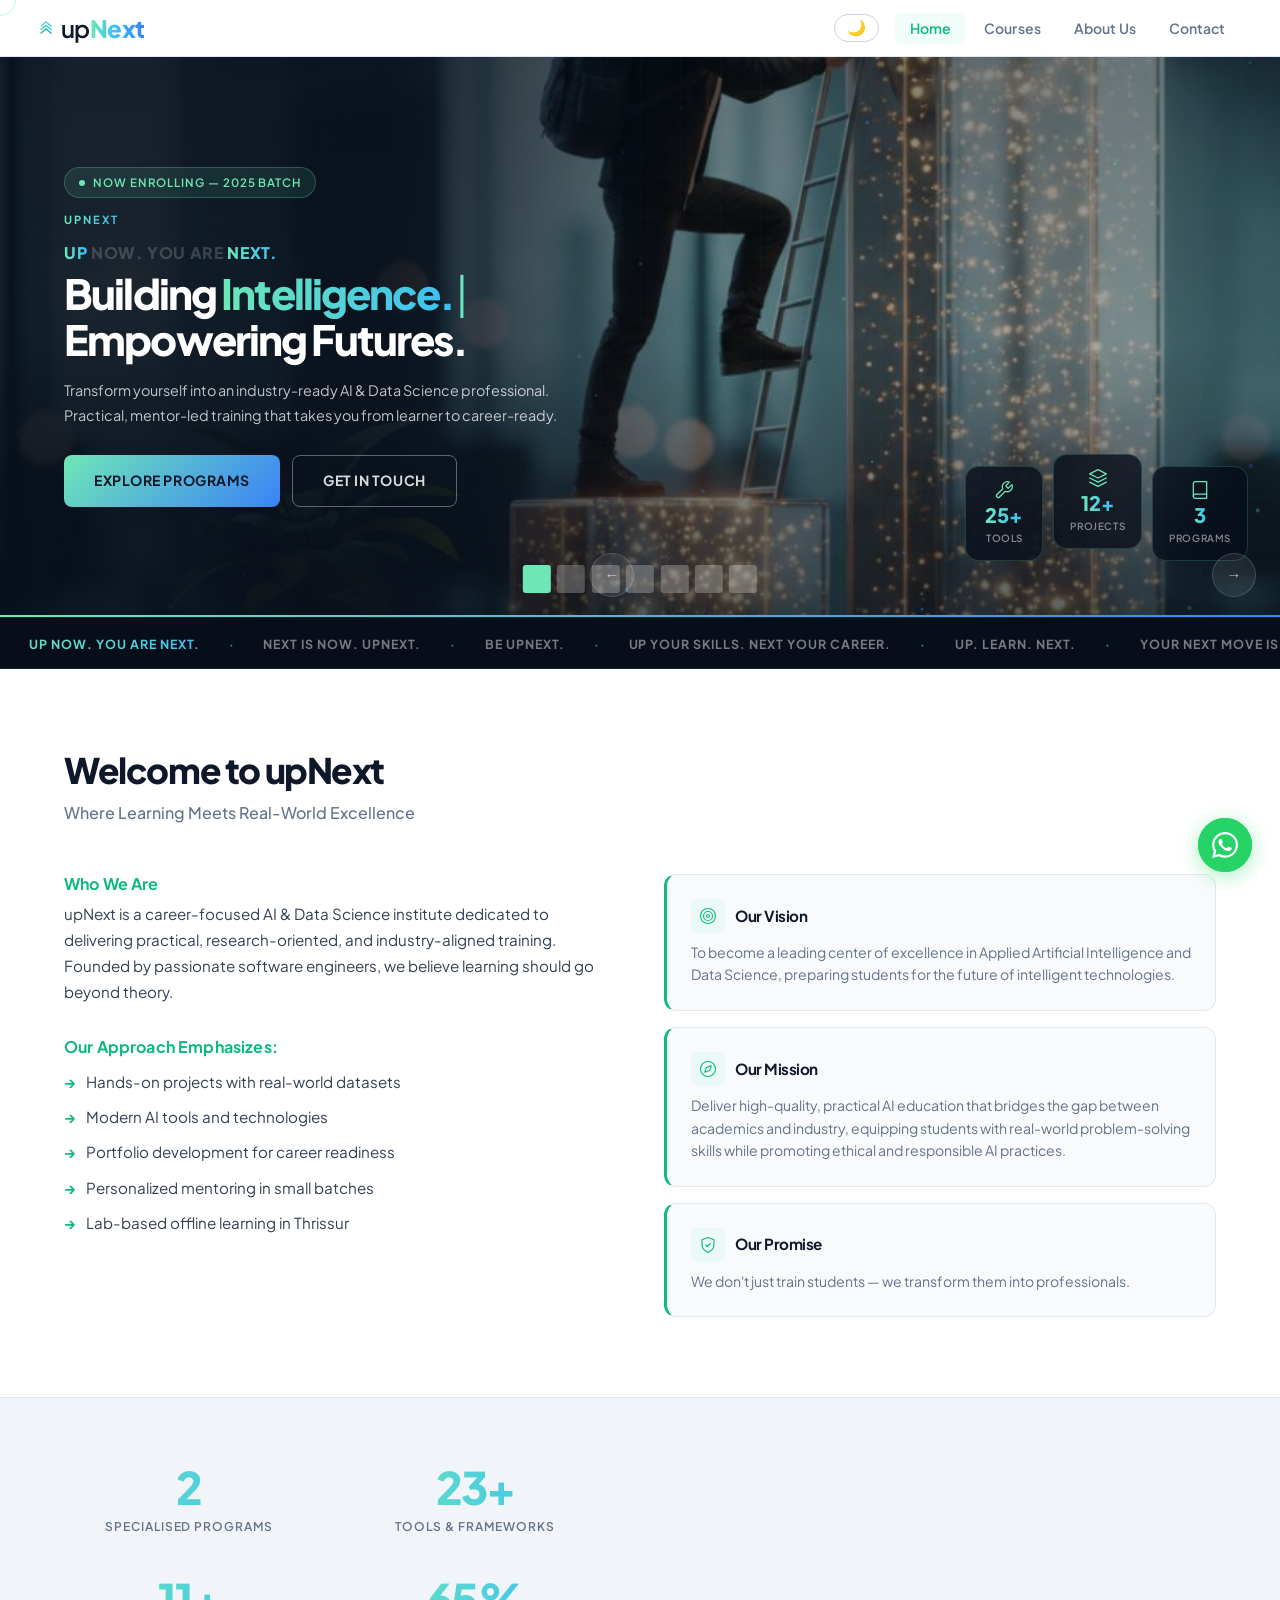
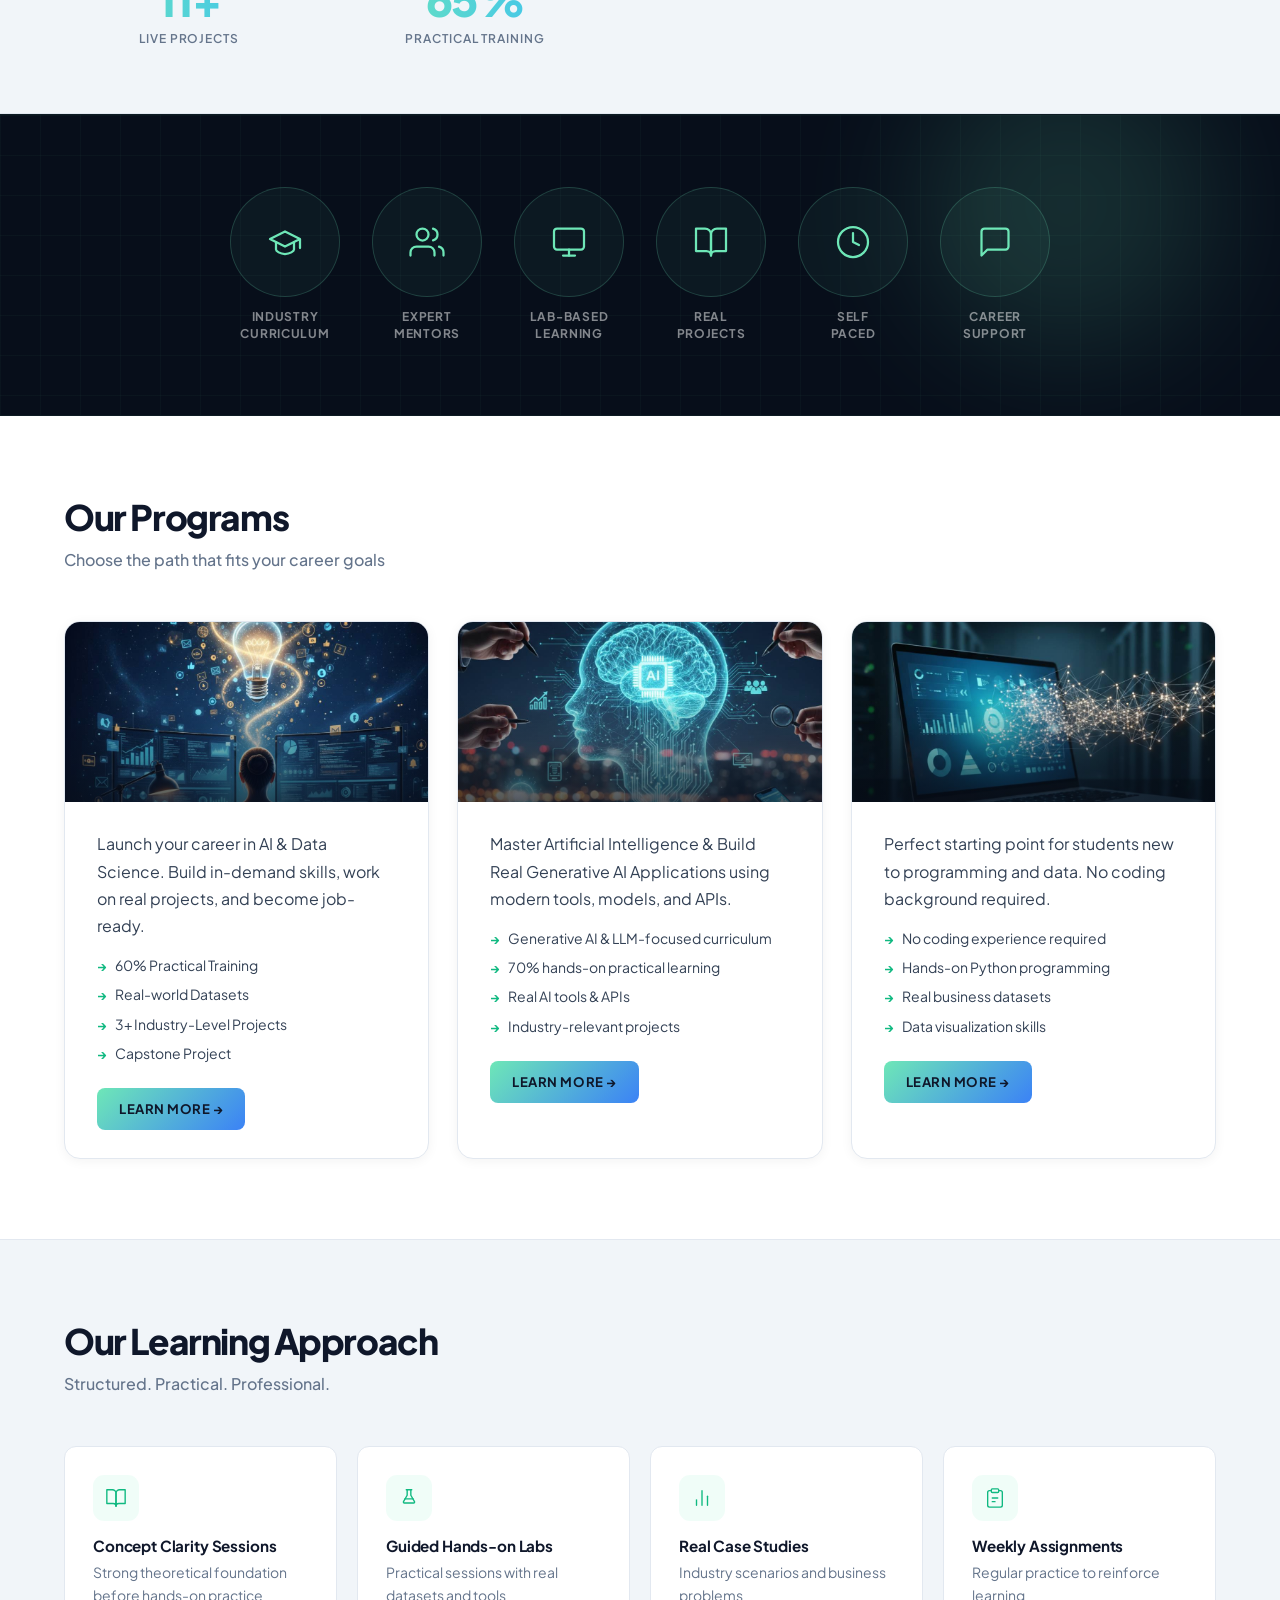
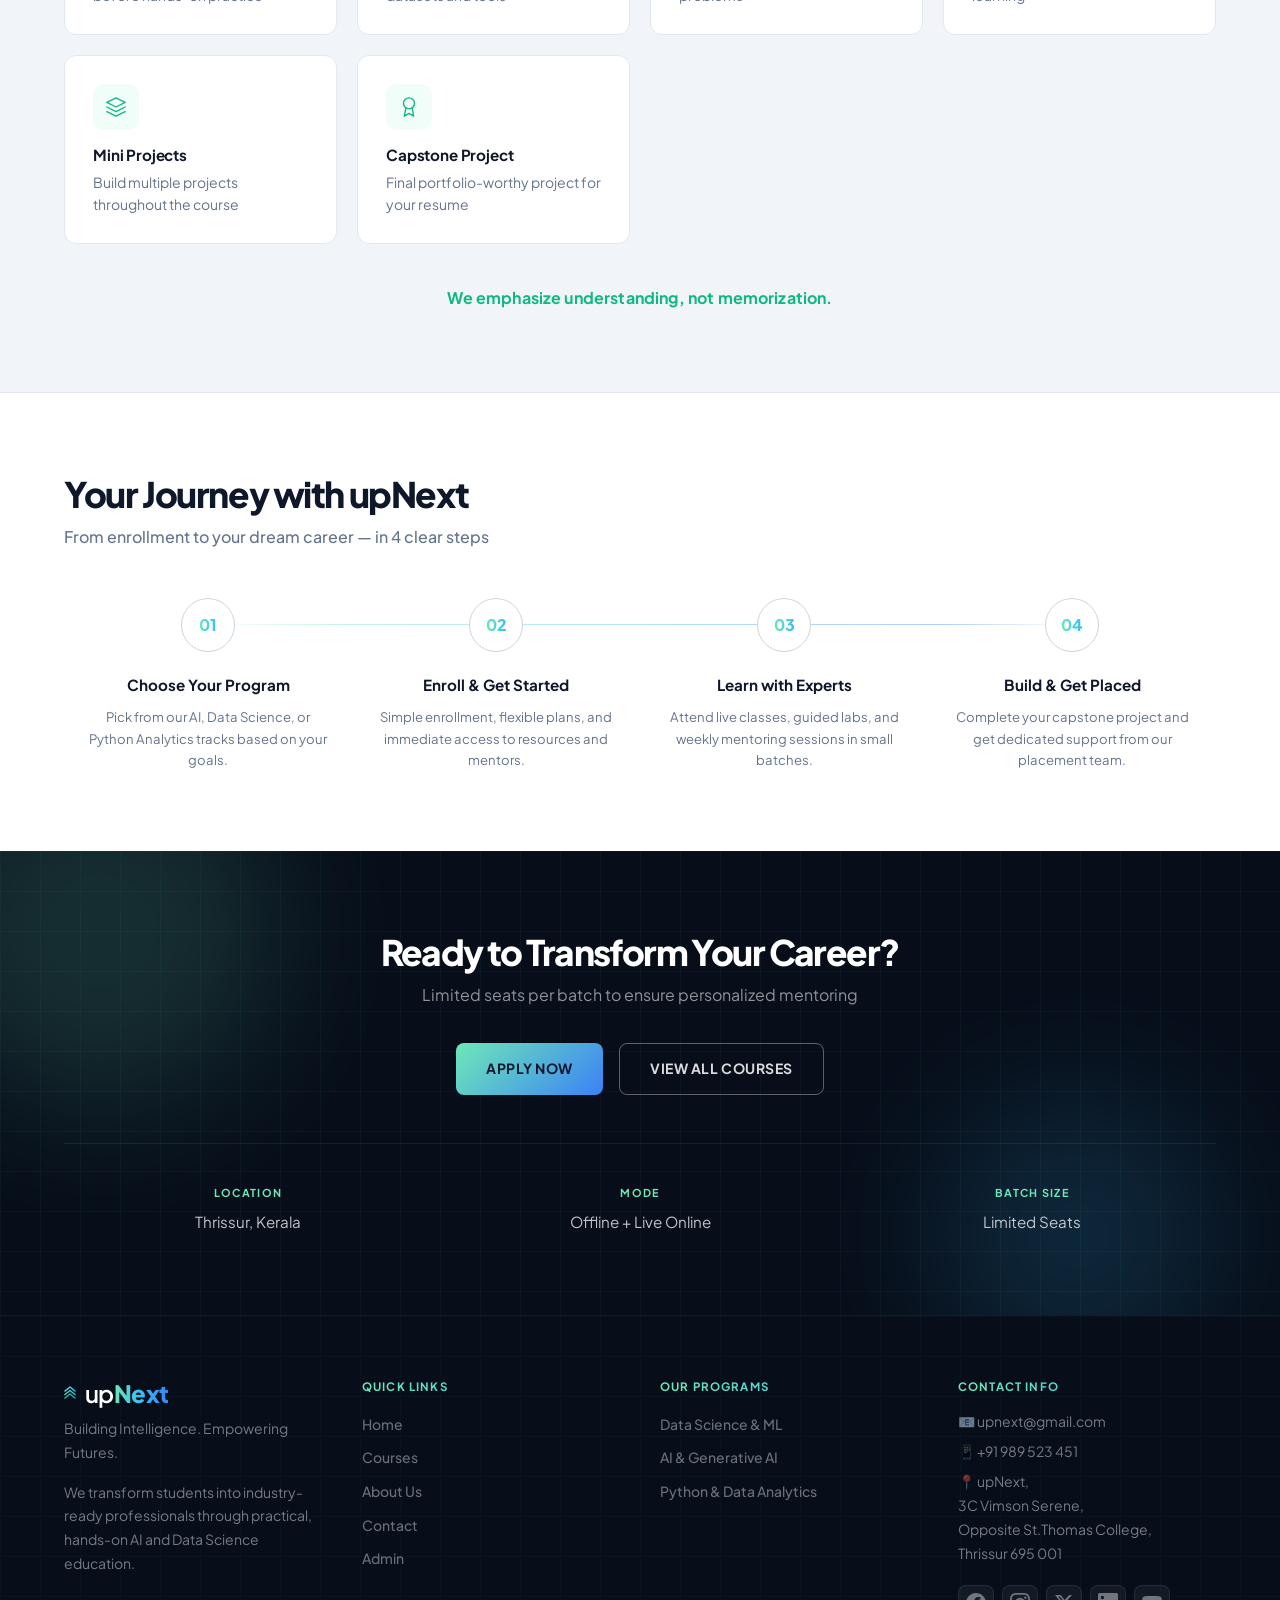
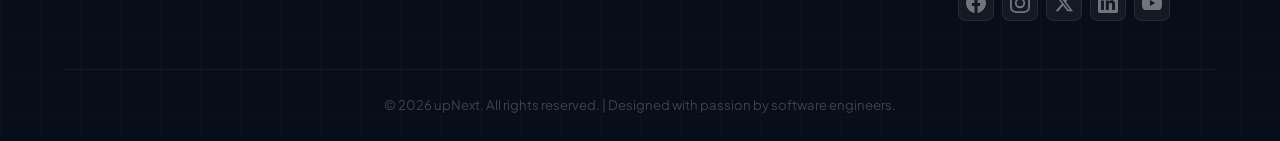
==== commit 80fd05d8: "Added whatsapp button and replaced emojis with svg icons" ====
--- a/index.html
+++ b/index.html
@@ -14,18 +14,22 @@
     <!-- Header Placeholder -->
     <div id="header-placeholder"></div>
 
-    <!-- Cursor glow -->
-    <div class="cursor-glow" id="cursorGlow" aria-hidden="true"></div>
+    <!-- Custom cursor -->
+    <div id="cursor-dot" aria-hidden="true"></div>
+    <div id="cursor-ring" aria-hidden="true"></div>
 
     <!-- Screen reader live region for slider -->
     <div id="sliderStatus" aria-live="polite" aria-atomic="true" class="sr-only"></div>
 
     <!-- Promo Banner Slider -->
     <div class="promo-slider" id="promoBanner" role="region" aria-label="Program highlights" aria-roledescription="carousel">
+        <div class="hero-orb hero-orb1" aria-hidden="true"></div>
+        <div class="hero-orb hero-orb2" aria-hidden="true"></div>
         <canvas id="heroCanvas" aria-hidden="true"></canvas>
 
         <!-- Left: fixed content panel — JS updates this on each slide change -->
         <div class="promo-left-panel" id="heroLeft">
+            <div class="hero-badge"><span class="badge-pulse"></span> Now Enrolling — 2025 Batch</div>
             <p class="promo-label" id="heroLabel">upNext</p>
             <p class="hero-accent" id="heroAccent"><em>UP</em> now. you are <em>NEXT.</em></p>
             <h1 id="heroHeading">Building <span id="typedHero" class="typed-span"></span><br>Empowering Futures.</h1>
@@ -58,6 +62,40 @@
             </div>
             <div class="promo-slide">
                 <img src="images/course-data-science2.jpg" alt="Python &amp; Analytics">
+            </div>
+        </div>
+
+        <!-- Hero stat deco cards -->
+        <div class="hero-deco-cards" aria-hidden="true">
+            <div class="hero-deco-card">
+                <span class="hdc-icon">
+                    <svg width="20" height="20" viewBox="0 0 24 24" fill="none" stroke="currentColor" stroke-width="1.5" stroke-linecap="round" stroke-linejoin="round">
+                        <path d="M14.7 6.3a1 1 0 0 0 0 1.4l1.6 1.6a1 1 0 0 0 1.4 0l3.77-3.77a6 6 0 0 1-7.94 7.94l-6.91 6.91a2.12 2.12 0 0 1-3-3l6.91-6.91a6 6 0 0 1 7.94-7.94l-3.76 3.76z"/>
+                    </svg>
+                </span>
+                <span class="hdc-num">25+</span>
+                <span class="hdc-label">Tools</span>
+            </div>
+            <div class="hero-deco-card">
+                <span class="hdc-icon">
+                    <svg width="20" height="20" viewBox="0 0 24 24" fill="none" stroke="currentColor" stroke-width="1.5" stroke-linecap="round" stroke-linejoin="round">
+                        <polygon points="12 2 2 7 12 12 22 7 12 2"/>
+                        <polyline points="2 17 12 22 22 17"/>
+                        <polyline points="2 12 12 17 22 12"/>
+                    </svg>
+                </span>
+                <span class="hdc-num">12+</span>
+                <span class="hdc-label">Projects</span>
+            </div>
+            <div class="hero-deco-card">
+                <span class="hdc-icon">
+                    <svg width="20" height="20" viewBox="0 0 24 24" fill="none" stroke="currentColor" stroke-width="1.5" stroke-linecap="round" stroke-linejoin="round">
+                        <path d="M4 19.5A2.5 2.5 0 0 1 6.5 17H20"/>
+                        <path d="M6.5 2H20v20H6.5A2.5 2.5 0 0 1 4 19.5v-15A2.5 2.5 0 0 1 6.5 2z"/>
+                    </svg>
+                </span>
+                <span class="hdc-num">3</span>
+                <span class="hdc-label">Programs</span>
             </div>
         </div>
 
@@ -113,18 +151,88 @@
 
                 <div class="about-highlights">
                     <div class="highlight-item">
-                        <h4>🎯 Our Vision</h4>
+                        <div class="highlight-header">
+                            <span class="highlight-icon">
+                                <svg width="18" height="18" viewBox="0 0 24 24" fill="none" stroke="currentColor" stroke-width="1.5" stroke-linecap="round" stroke-linejoin="round">
+                                    <circle cx="12" cy="12" r="10"/><circle cx="12" cy="12" r="6"/><circle cx="12" cy="12" r="2"/>
+                                </svg>
+                            </span>
+                            <h4>Our Vision</h4>
+                        </div>
                         <p>To become a leading center of excellence in Applied Artificial Intelligence and Data Science, preparing students for the future of intelligent technologies.</p>
                     </div>
-                    
+
                     <div class="highlight-item">
-                        <h4>🚀 Our Mission</h4>
+                        <div class="highlight-header">
+                            <span class="highlight-icon">
+                                <svg width="18" height="18" viewBox="0 0 24 24" fill="none" stroke="currentColor" stroke-width="1.5" stroke-linecap="round" stroke-linejoin="round">
+                                    <circle cx="12" cy="12" r="10"/><polygon points="16.24 7.76 14.12 14.12 7.76 16.24 9.88 9.88 16.24 7.76"/>
+                                </svg>
+                            </span>
+                            <h4>Our Mission</h4>
+                        </div>
                         <p>Deliver high-quality, practical AI education that bridges the gap between academics and industry, equipping students with real-world problem-solving skills while promoting ethical and responsible AI practices.</p>
                     </div>
-                    
+
                     <div class="highlight-item">
-                        <h4>💡 Our Promise</h4>
+                        <div class="highlight-header">
+                            <span class="highlight-icon">
+                                <svg width="18" height="18" viewBox="0 0 24 24" fill="none" stroke="currentColor" stroke-width="1.5" stroke-linecap="round" stroke-linejoin="round">
+                                    <path d="M12 22s8-4 8-10V5l-8-3-8 3v7c0 6 8 10 8 10z"/><polyline points="9 12 11 14 15 10"/>
+                                </svg>
+                            </span>
+                            <h4>Our Promise</h4>
+                        </div>
                         <p>We don't just train students — we transform them into professionals.</p>
+                    </div>
+                </div>
+            </div>
+        </div>
+    </section>
+
+    <!-- Stats & Progress Bars -->
+    <section class="stats-section">
+        <div class="container">
+            <div class="stats-inner">
+                <div class="stats-grid">
+                    <div class="stat-item reveal">
+                        <span class="stat-number" data-count="3" data-suffix="">3</span>
+                        <span class="stat-desc">Specialised Programs</span>
+                    </div>
+                    <div class="stat-item reveal">
+                        <span class="stat-number" data-count="25" data-suffix="+">25+</span>
+                        <span class="stat-desc">Tools & Frameworks</span>
+                    </div>
+                    <div class="stat-item reveal">
+                        <span class="stat-number" data-count="12" data-suffix="+">12+</span>
+                        <span class="stat-desc">Live Projects</span>
+                    </div>
+                    <div class="stat-item reveal">
+                        <span class="stat-number" data-count="70" data-suffix="%">70%</span>
+                        <span class="stat-desc">Practical Training</span>
+                    </div>
+                </div>
+                <div class="stats-progress reveal">
+                    <div>
+                        <div class="progress-row-head">
+                            <span class="progress-row-label">Practical Lab Sessions</span>
+                            <span class="progress-row-pct">70%</span>
+                        </div>
+                        <div class="progress-track"><div class="progress-fill" data-w="70"></div></div>
+                    </div>
+                    <div>
+                        <div class="progress-row-head">
+                            <span class="progress-row-label">Industry Tool Coverage</span>
+                            <span class="progress-row-pct">90%</span>
+                        </div>
+                        <div class="progress-track"><div class="progress-fill" data-w="90"></div></div>
+                    </div>
+                    <div>
+                        <div class="progress-row-head">
+                            <span class="progress-row-label">Project-Based Assessment</span>
+                            <span class="progress-row-pct">80%</span>
+                        </div>
+                        <div class="progress-track"><div class="progress-fill" data-w="80"></div></div>
                     </div>
                 </div>
             </div>
@@ -133,6 +241,7 @@
 
     <!-- Why Choose Us Section -->
     <section class="circle-highlights-section">
+        <div class="section-orb section-orb-teal" style="width:300px;height:300px;top:-60px;right:5%;" aria-hidden="true"></div>
         <div class="container">
             <div class="circle-highlights">
                 <div class="circle-item">
@@ -196,32 +305,68 @@
 
             <div class="features-grid">
                 <div class="feature-card">
-                    <h3>📚 Concept Clarity Sessions</h3>
+                    <span class="feature-icon">
+                        <svg width="22" height="22" viewBox="0 0 24 24" fill="none" stroke="currentColor" stroke-width="1.5" stroke-linecap="round" stroke-linejoin="round">
+                            <path d="M2 3h6a4 4 0 0 1 4 4v14a3 3 0 0 0-3-3H2z"/><path d="M22 3h-6a4 4 0 0 0-4 4v14a3 3 0 0 1 3-3h7z"/>
+                        </svg>
+                    </span>
+                    <h3>Concept Clarity Sessions</h3>
                     <p>Strong theoretical foundation before hands-on practice</p>
                 </div>
-                
-                <div class="feature-card">
-                    <h3>🔬 Guided Hands-on Labs</h3>
+
+                <div class="feature-card">
+                    <span class="feature-icon">
+                        <svg width="22" height="22" viewBox="0 0 24 24" fill="none" stroke="currentColor" stroke-width="1.5" stroke-linecap="round" stroke-linejoin="round">
+                            <path d="M9 3h6m-5 0v6l-4 7a1 1 0 0 0 .89 1.45h10.22A1 1 0 0 0 18 16l-4-7V3"/>
+                            <line x1="7.5" y1="13" x2="16.5" y2="13"/>
+                        </svg>
+                    </span>
+                    <h3>Guided Hands-on Labs</h3>
                     <p>Practical sessions with real datasets and tools</p>
                 </div>
-                
-                <div class="feature-card">
-                    <h3>📊 Real Case Studies</h3>
+
+                <div class="feature-card">
+                    <span class="feature-icon">
+                        <svg width="22" height="22" viewBox="0 0 24 24" fill="none" stroke="currentColor" stroke-width="1.5" stroke-linecap="round" stroke-linejoin="round">
+                            <line x1="18" y1="20" x2="18" y2="10"/><line x1="12" y1="20" x2="12" y2="4"/><line x1="6" y1="20" x2="6" y2="14"/>
+                        </svg>
+                    </span>
+                    <h3>Real Case Studies</h3>
                     <p>Industry scenarios and business problems</p>
                 </div>
-                
-                <div class="feature-card">
-                    <h3>📝 Weekly Assignments</h3>
+
+                <div class="feature-card">
+                    <span class="feature-icon">
+                        <svg width="22" height="22" viewBox="0 0 24 24" fill="none" stroke="currentColor" stroke-width="1.5" stroke-linecap="round" stroke-linejoin="round">
+                            <path d="M16 4h2a2 2 0 0 1 2 2v14a2 2 0 0 1-2 2H6a2 2 0 0 1-2-2V6a2 2 0 0 1 2-2h2"/>
+                            <rect x="8" y="2" width="8" height="4" rx="1" ry="1"/>
+                            <line x1="9" y1="12" x2="15" y2="12"/><line x1="9" y1="16" x2="12" y2="16"/>
+                        </svg>
+                    </span>
+                    <h3>Weekly Assignments</h3>
                     <p>Regular practice to reinforce learning</p>
                 </div>
-                
-                <div class="feature-card">
-                    <h3>🎯 Mini Projects</h3>
+
+                <div class="feature-card">
+                    <span class="feature-icon">
+                        <svg width="22" height="22" viewBox="0 0 24 24" fill="none" stroke="currentColor" stroke-width="1.5" stroke-linecap="round" stroke-linejoin="round">
+                            <polygon points="12 2 2 7 12 12 22 7 12 2"/>
+                            <polyline points="2 17 12 22 22 17"/>
+                            <polyline points="2 12 12 17 22 12"/>
+                        </svg>
+                    </span>
+                    <h3>Mini Projects</h3>
                     <p>Build multiple projects throughout the course</p>
                 </div>
-                
-                <div class="feature-card">
-                    <h3>🏆 Capstone Project</h3>
+
+                <div class="feature-card">
+                    <span class="feature-icon">
+                        <svg width="22" height="22" viewBox="0 0 24 24" fill="none" stroke="currentColor" stroke-width="1.5" stroke-linecap="round" stroke-linejoin="round">
+                            <circle cx="12" cy="8" r="6"/>
+                            <path d="M15.477 12.89L17 22l-5-3-5 3 1.523-9.11"/>
+                        </svg>
+                    </span>
+                    <h3>Capstone Project</h3>
                     <p>Final portfolio-worthy project for your resume</p>
                 </div>
             </div>
@@ -230,8 +375,41 @@
         </div>
     </section>
 
+    <!-- Your Journey (Steps) -->
+    <section class="steps-section">
+        <div class="container">
+            <h2 class="reveal">Your Journey with upNext</h2>
+            <p class="section-subtitle reveal">From enrollment to your dream career — in 4 clear steps</p>
+            <div class="steps-row">
+                <div class="step-connector" aria-hidden="true"></div>
+                <div class="step-item reveal">
+                    <div class="step-num"><span>01</span></div>
+                    <div class="step-title">Choose Your Program</div>
+                    <div class="step-desc">Pick from our AI, Data Science, or Python Analytics tracks based on your goals.</div>
+                </div>
+                <div class="step-item reveal">
+                    <div class="step-num"><span>02</span></div>
+                    <div class="step-title">Enroll & Get Started</div>
+                    <div class="step-desc">Simple enrollment, flexible plans, and immediate access to resources and mentors.</div>
+                </div>
+                <div class="step-item reveal">
+                    <div class="step-num"><span>03</span></div>
+                    <div class="step-title">Learn with Experts</div>
+                    <div class="step-desc">Attend live classes, guided labs, and weekly mentoring sessions in small batches.</div>
+                </div>
+                <div class="step-item reveal">
+                    <div class="step-num"><span>04</span></div>
+                    <div class="step-title">Build & Get Placed</div>
+                    <div class="step-desc">Complete your capstone project and get dedicated support from our placement team.</div>
+                </div>
+            </div>
+        </div>
+    </section>
+
     <!-- CTA Section -->
     <section style="background: var(--bg-darkest); color: white; text-align: center; position: relative; overflow: hidden;">
+        <div class="section-orb section-orb-teal" style="width:360px;height:360px;top:-100px;left:-80px;" aria-hidden="true"></div>
+        <div class="section-orb section-orb-blue" style="width:280px;height:280px;bottom:-60px;right:5%;" aria-hidden="true"></div>
         <div style="position: absolute; inset: 0; background-image: linear-gradient(rgba(110,231,183,0.04) 1px, transparent 1px), linear-gradient(90deg, rgba(110,231,183,0.04) 1px, transparent 1px); background-size: 40px 40px; pointer-events: none;"></div>
         <div class="container" style="position: relative; z-index: 1;">
             <h2 style="color: white; letter-spacing: -0.045em;">Ready to Transform Your Career?</h2>
--- a/css/styles.css
+++ b/css/styles.css
@@ -642,19 +642,31 @@
     transform: translateY(0);
 }
 
-/* ─── Cursor Spotlight ───────────────────────────────────────── */
-.cursor-glow {
+/* ─── Custom Cursor (dot + ring) ────────────────────────────── */
+@media (pointer: fine) {
+    body, a, button, [role="button"] { cursor: none; }
+}
+
+#cursor-dot {
+    width: 8px; height: 8px;
+    background: var(--emerald);
+    border-radius: 50%;
+    position: fixed; top: 0; left: 0;
     pointer-events: none;
-    position: fixed;
-    width: 420px;
-    height: 420px;
+    z-index: 10001;
+    mix-blend-mode: screen;
+    will-change: transform;
+}
+
+#cursor-ring {
+    width: 32px; height: 32px;
+    border: 1.5px solid rgba(110,231,183,0.45);
     border-radius: 50%;
-    background: radial-gradient(circle, rgba(110,231,183,0.10) 0%, transparent 70%);
-    transform: translate(-50%, -50%);
-    z-index: 9999;
-    transition: opacity 0.4s ease;
-    opacity: 0;
-    mix-blend-mode: screen;
+    position: fixed; top: 0; left: 0;
+    pointer-events: none;
+    z-index: 10000;
+    will-change: transform;
+    transition: border-color 0.2s, width 0.2s, height 0.2s;
 }
 
 /* ─── Hero Canvas ────────────────────────────────────────────── */
@@ -750,11 +762,35 @@
     box-shadow: 0 4px 20px var(--glow-emerald);
 }
 
+.highlight-header {
+    display: flex;
+    align-items: center;
+    gap: 10px;
+    margin-bottom: 0.5rem;
+}
+
+.highlight-icon {
+    width: 34px;
+    height: 34px;
+    background: rgba(110,231,183,0.1);
+    border-radius: 8px;
+    display: flex;
+    align-items: center;
+    justify-content: center;
+    color: var(--emerald-deep);
+    flex-shrink: 0;
+}
+
+html[data-theme="dark"] .highlight-icon {
+    background: rgba(110,231,183,0.08);
+    color: var(--emerald);
+}
+
 .highlight-item h4 {
     font-size: 0.95rem;
     font-weight: 700;
     color: var(--text-dark);
-    margin-bottom: 0.4rem;
+    margin-bottom: 0;
 }
 
 .highlight-item p,
@@ -1052,9 +1088,26 @@
 }
 
 .feature-icon {
-    font-size: 1.6rem;
-    margin-bottom: 0.75rem;
-    display: block;
+    width: 46px;
+    height: 46px;
+    background: rgba(110,231,183,0.1);
+    border-radius: 11px;
+    display: flex;
+    align-items: center;
+    justify-content: center;
+    margin-bottom: 1rem;
+    color: var(--emerald-deep);
+    flex-shrink: 0;
+    transition: background 0.2s, color 0.2s;
+}
+
+html[data-theme="dark"] .feature-icon {
+    background: rgba(110,231,183,0.08);
+    color: var(--emerald);
+}
+
+.feature-card:hover .feature-icon {
+    background: rgba(110,231,183,0.18);
 }
 
 .feature-card h3 {
@@ -1283,7 +1336,6 @@
 .contact-item:hover { border-color: rgba(110,231,183,0.3); }
 
 .contact-icon {
-    font-size: 1.1rem;
     width: 40px;
     height: 40px;
     border-radius: 10px;
@@ -1292,6 +1344,7 @@
     align-items: center;
     justify-content: center;
     flex-shrink: 0;
+    color: var(--emerald-deep);
 }
 
 .contact-item h4 {
@@ -1885,3 +1938,461 @@
         align-items: center;
     }
 }
+
+/* ─── Hero Badge ─────────────────────────────────────────────── */
+.hero-badge {
+    display: inline-flex;
+    align-items: center;
+    gap: 8px;
+    background: rgba(110,231,183,0.1);
+    border: 1px solid rgba(110,231,183,0.25);
+    border-radius: 100px;
+    padding: 5px 14px;
+    font-size: 0.72rem;
+    font-weight: 600;
+    color: var(--emerald);
+    letter-spacing: 0.08em;
+    text-transform: uppercase;
+    margin-bottom: 0.75rem;
+}
+
+.badge-pulse {
+    width: 6px; height: 6px;
+    background: var(--emerald);
+    border-radius: 50%;
+    flex-shrink: 0;
+    animation: badgePulse 2s infinite;
+}
+
+@keyframes badgePulse {
+    0%, 100% { opacity: 1; transform: scale(1); }
+    50%       { opacity: 0.4; transform: scale(1.6); }
+}
+
+/* ─── Hero Deco Stat Cards ───────────────────────────────────── */
+.hero-deco-cards {
+    position: absolute;
+    bottom: 3.5rem;
+    right: 2rem;
+    display: flex;
+    gap: 10px;
+    z-index: 5;
+    pointer-events: none;
+    align-items: flex-end;
+}
+
+.hero-deco-card {
+    background: rgba(7,14,26,0.78);
+    border: 1px solid rgba(110,231,183,0.2);
+    border-radius: 14px;
+    padding: 13px 16px;
+    backdrop-filter: blur(16px);
+    display: flex;
+    flex-direction: column;
+    align-items: center;
+    gap: 3px;
+    min-width: 78px;
+    text-align: center;
+    animation: floatCard 5s ease-in-out infinite;
+}
+
+.hero-deco-card:nth-child(2) {
+    animation-delay: 0.8s;
+    margin-bottom: 12px;
+}
+
+.hero-deco-card:nth-child(3) {
+    animation-delay: 1.6s;
+}
+
+@keyframes floatCard {
+    0%, 100% { transform: translateY(0); }
+    50%       { transform: translateY(-9px); }
+}
+
+.hdc-icon {
+    display: flex;
+    align-items: center;
+    justify-content: center;
+    color: var(--emerald);
+}
+
+.hdc-num {
+    font-family: 'Plus Jakarta Sans', sans-serif;
+    font-size: 1.25rem;
+    font-weight: 800;
+    background: var(--grad-text);
+    -webkit-background-clip: text;
+    -webkit-text-fill-color: transparent;
+    background-clip: text;
+    line-height: 1.2;
+}
+
+.hdc-label {
+    font-size: 0.62rem;
+    font-weight: 600;
+    color: rgba(255,255,255,0.5);
+    letter-spacing: 0.06em;
+    text-transform: uppercase;
+}
+
+@media (max-width: 900px) {
+    .hero-deco-cards { display: none; }
+}
+
+/* ─── Hero Orbs ──────────────────────────────────────────────── */
+.hero-orb {
+    position: absolute;
+    border-radius: 50%;
+    pointer-events: none;
+    filter: blur(72px);
+    animation: orbFloat 20s ease-in-out infinite;
+    z-index: 0;
+}
+
+.hero-orb1 {
+    width: 380px; height: 380px;
+    background: rgba(110,231,183,0.14);
+    top: -80px; left: -80px;
+    animation-duration: 22s;
+}
+
+.hero-orb2 {
+    width: 280px; height: 280px;
+    background: rgba(56,189,248,0.1);
+    bottom: -50px; right: 8%;
+    animation-duration: 18s;
+    animation-delay: -8s;
+}
+
+@keyframes orbFloat {
+    0%, 100% { transform: translateY(0) scale(1); }
+    33%       { transform: translateY(-28px) scale(1.04); }
+    66%       { transform: translateY(14px) scale(0.97); }
+}
+
+/* ─── Stats / Counter Section ────────────────────────────────── */
+.stats-section {
+    background: var(--light-bg);
+    border-top: 1px solid var(--border);
+    border-bottom: 1px solid var(--border);
+    padding: 64px 0;
+}
+
+html[data-theme="dark"] .stats-section {
+    background: var(--bg-dark);
+    border-color: var(--border);
+}
+
+.stats-inner {
+    display: grid;
+    grid-template-columns: 1fr 1fr;
+    gap: 5rem;
+    align-items: center;
+}
+
+.stats-grid {
+    display: grid;
+    grid-template-columns: 1fr 1fr;
+    gap: 2.25rem;
+}
+
+.stat-item { text-align: center; }
+
+.stat-number {
+    display: block;
+    font-family: 'Plus Jakarta Sans', sans-serif;
+    font-size: 2.8rem;
+    font-weight: 800;
+    letter-spacing: -0.04em;
+    background: var(--grad-text);
+    -webkit-background-clip: text;
+    -webkit-text-fill-color: transparent;
+    background-clip: text;
+    line-height: 1.1;
+}
+
+.stat-desc {
+    display: block;
+    font-size: 0.75rem;
+    font-weight: 600;
+    letter-spacing: 0.08em;
+    text-transform: uppercase;
+    color: var(--text-light);
+    margin-top: 6px;
+}
+
+.stats-progress {
+    display: flex;
+    flex-direction: column;
+    gap: 22px;
+}
+
+.progress-row-head {
+    display: flex;
+    justify-content: space-between;
+    align-items: center;
+    margin-bottom: 8px;
+}
+
+.progress-row-label {
+    font-size: 0.85rem;
+    font-weight: 600;
+    color: var(--text-body);
+}
+
+.progress-row-pct {
+    font-size: 0.8rem;
+    font-weight: 700;
+    color: var(--emerald-deep);
+}
+
+html[data-theme="dark"] .progress-row-pct { color: var(--emerald); }
+
+.progress-track {
+    height: 5px;
+    background: var(--border);
+    border-radius: 100px;
+    overflow: hidden;
+}
+
+.progress-fill {
+    height: 100%;
+    background: var(--grad-brand);
+    border-radius: 100px;
+    width: 0;
+    transition: width 1.4s cubic-bezier(0.22, 1, 0.36, 1);
+}
+
+@media (max-width: 768px) {
+    .stats-inner { grid-template-columns: 1fr; gap: 2.5rem; }
+    .stat-number { font-size: 2.4rem; }
+}
+
+/* ─── Steps / Journey Section ────────────────────────────────── */
+.steps-section {
+    padding: 80px 0;
+    background: var(--white);
+}
+
+html[data-theme="dark"] .steps-section { background: var(--bg-darkest); }
+
+.steps-row {
+    display: grid;
+    grid-template-columns: repeat(4, 1fr);
+    gap: 0;
+    margin-top: 3rem;
+    position: relative;
+}
+
+.step-connector {
+    position: absolute;
+    top: 26px;
+    left: 12.5%;
+    right: 12.5%;
+    height: 1px;
+    background: linear-gradient(
+        90deg,
+        transparent,
+        rgba(110,231,183,0.4) 15%,
+        rgba(56,189,248,0.4) 50%,
+        rgba(59,130,246,0.4) 85%,
+        transparent
+    );
+    pointer-events: none;
+    z-index: 0;
+}
+
+.step-item {
+    text-align: center;
+    padding: 0 1.25rem;
+    position: relative;
+    z-index: 1;
+}
+
+.step-num {
+    width: 54px; height: 54px;
+    border-radius: 50%;
+    border: 1.5px solid var(--border-strong);
+    display: flex;
+    align-items: center;
+    justify-content: center;
+    margin: 0 auto 1.25rem;
+    background: var(--white);
+    transition: border-color 0.3s, box-shadow 0.3s;
+}
+
+html[data-theme="dark"] .step-num {
+    background: var(--bg-darkest);
+    border-color: rgba(255,255,255,0.12);
+}
+
+.step-num span {
+    font-family: 'Plus Jakarta Sans', sans-serif;
+    font-size: 1rem;
+    font-weight: 800;
+    background: var(--grad-text);
+    -webkit-background-clip: text;
+    -webkit-text-fill-color: transparent;
+    background-clip: text;
+}
+
+.step-item:hover .step-num {
+    border-color: var(--emerald-deep);
+    box-shadow: 0 0 22px var(--glow-emerald);
+}
+
+.step-title {
+    font-family: 'Plus Jakarta Sans', sans-serif;
+    font-size: 0.95rem;
+    font-weight: 700;
+    color: var(--text-dark);
+    margin-bottom: 0.5rem;
+}
+
+.step-desc {
+    font-size: 0.82rem;
+    color: var(--text-light);
+    line-height: 1.65;
+}
+
+@media (max-width: 768px) {
+    .steps-row { grid-template-columns: 1fr 1fr; gap: 2.5rem; }
+    .step-connector { display: none; }
+}
+
+@media (max-width: 480px) {
+    .steps-row { grid-template-columns: 1fr; }
+}
+
+/* ─── Section orbs (for dark sections) ──────────────────────── */
+.section-orb {
+    position: absolute;
+    border-radius: 50%;
+    pointer-events: none;
+    filter: blur(64px);
+    opacity: 0.14;
+    z-index: 0;
+}
+
+.section-orb-teal { background: var(--emerald); }
+.section-orb-blue { background: var(--sky); }
+
+/* ─── Feature card enhanced hover glow ──────────────────────── */
+.feature-card:hover {
+    box-shadow: 0 12px 36px rgba(0,0,0,0.07),
+                0 0 0 1px rgba(110,231,183,0.18),
+                0 4px 22px var(--glow-emerald);
+}
+
+html[data-theme="dark"] .feature-card:hover {
+    box-shadow: 0 12px 36px rgba(0,0,0,0.3),
+                0 0 0 1px rgba(110,231,183,0.18),
+                0 4px 24px var(--glow-emerald);
+}
+
+/* ─── Mobile course horizontal scroll ───────────────────────── */
+@media (max-width: 640px) {
+    .courses-grid {
+        display: flex;
+        overflow-x: auto;
+        scroll-snap-type: x mandatory;
+        scrollbar-width: none;
+        gap: 1rem;
+        padding-bottom: 1rem;
+        grid-template-columns: unset;
+    }
+
+    .courses-grid::-webkit-scrollbar { display: none; }
+
+    .courses-grid .course-card {
+        min-width: 280px;
+        flex-shrink: 0;
+        scroll-snap-align: start;
+    }
+}
+
+/* ─── Animated Grid Background ──────────────────────────────── */
+@keyframes gridDrift {
+    from { background-position: 0 0; }
+    to   { background-position: 40px 40px; }
+}
+
+/* Apply drift to every dark section that uses the grid pattern */
+.promo-slider::before,
+.hero::before,
+.course-detail-hero::before,
+.circle-highlights-section::before,
+.footer::before,
+.admin-header::before {
+    animation: gridDrift 28s linear infinite;
+}
+
+@media (prefers-reduced-motion: reduce) {
+    .promo-slider::before,
+    .hero::before,
+    .course-detail-hero::before,
+    .circle-highlights-section::before,
+    .footer::before,
+    .admin-header::before {
+        animation: none;
+    }
+}
+
+/* ─── WhatsApp Floating Button ─────────────────────────────── */
+.wa-fab {
+    position: fixed;
+    bottom: 1.75rem;
+    right: 1.75rem;
+    z-index: 900;
+    width: 54px;
+    height: 54px;
+    border-radius: 50%;
+    background: #25D366;
+    display: flex;
+    align-items: center;
+    justify-content: center;
+    box-shadow: 0 4px 20px rgba(37,211,102,0.4);
+    color: white;
+    text-decoration: none;
+    transition: transform 0.2s ease, box-shadow 0.2s ease;
+    isolation: isolate;
+}
+.wa-fab:hover {
+    transform: scale(1.1);
+    box-shadow: 0 6px 28px rgba(37,211,102,0.6);
+}
+.wa-fab-pulse {
+    position: absolute;
+    inset: 0;
+    border-radius: 50%;
+    background: #25D366;
+    z-index: -1;
+    animation: waPulse 2.8s ease-out infinite;
+}
+@keyframes waPulse {
+    0%   { transform: scale(1); opacity: 0.6; }
+    100% { transform: scale(1.9); opacity: 0; }
+}
+.wa-fab-tip {
+    position: absolute;
+    right: calc(100% + 10px);
+    background: var(--bg-card, #fff);
+    color: var(--text, #111);
+    font-size: 0.78rem;
+    font-weight: 600;
+    padding: 0.35rem 0.8rem;
+    border-radius: 8px;
+    white-space: nowrap;
+    box-shadow: 0 2px 14px rgba(0,0,0,0.12);
+    opacity: 0;
+    pointer-events: none;
+    transition: opacity 0.18s ease;
+}
+.wa-fab:hover .wa-fab-tip { opacity: 1; }
+@media (max-width: 480px) {
+    .wa-fab { bottom: 1.25rem; right: 1.25rem; width: 50px; height: 50px; }
+}
+@media (prefers-reduced-motion: reduce) {
+    .wa-fab-pulse { animation: none; }
+}
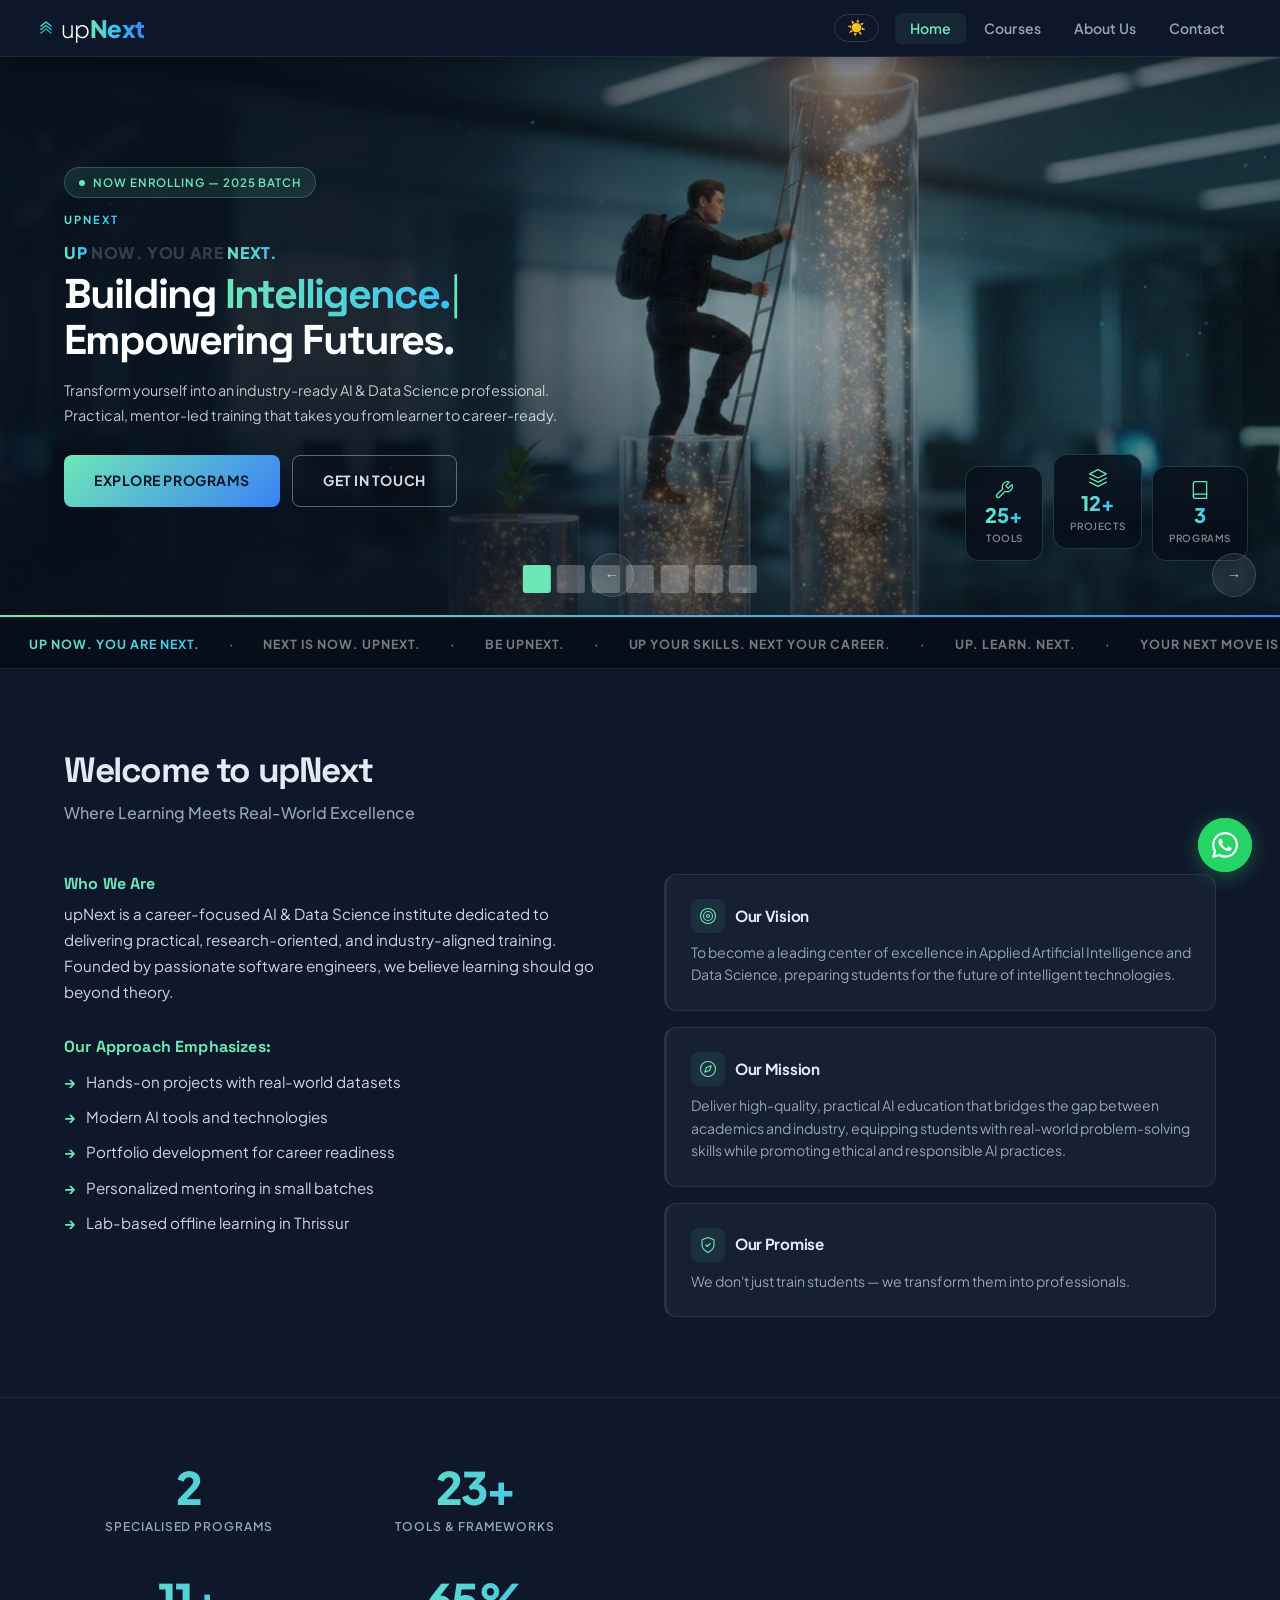
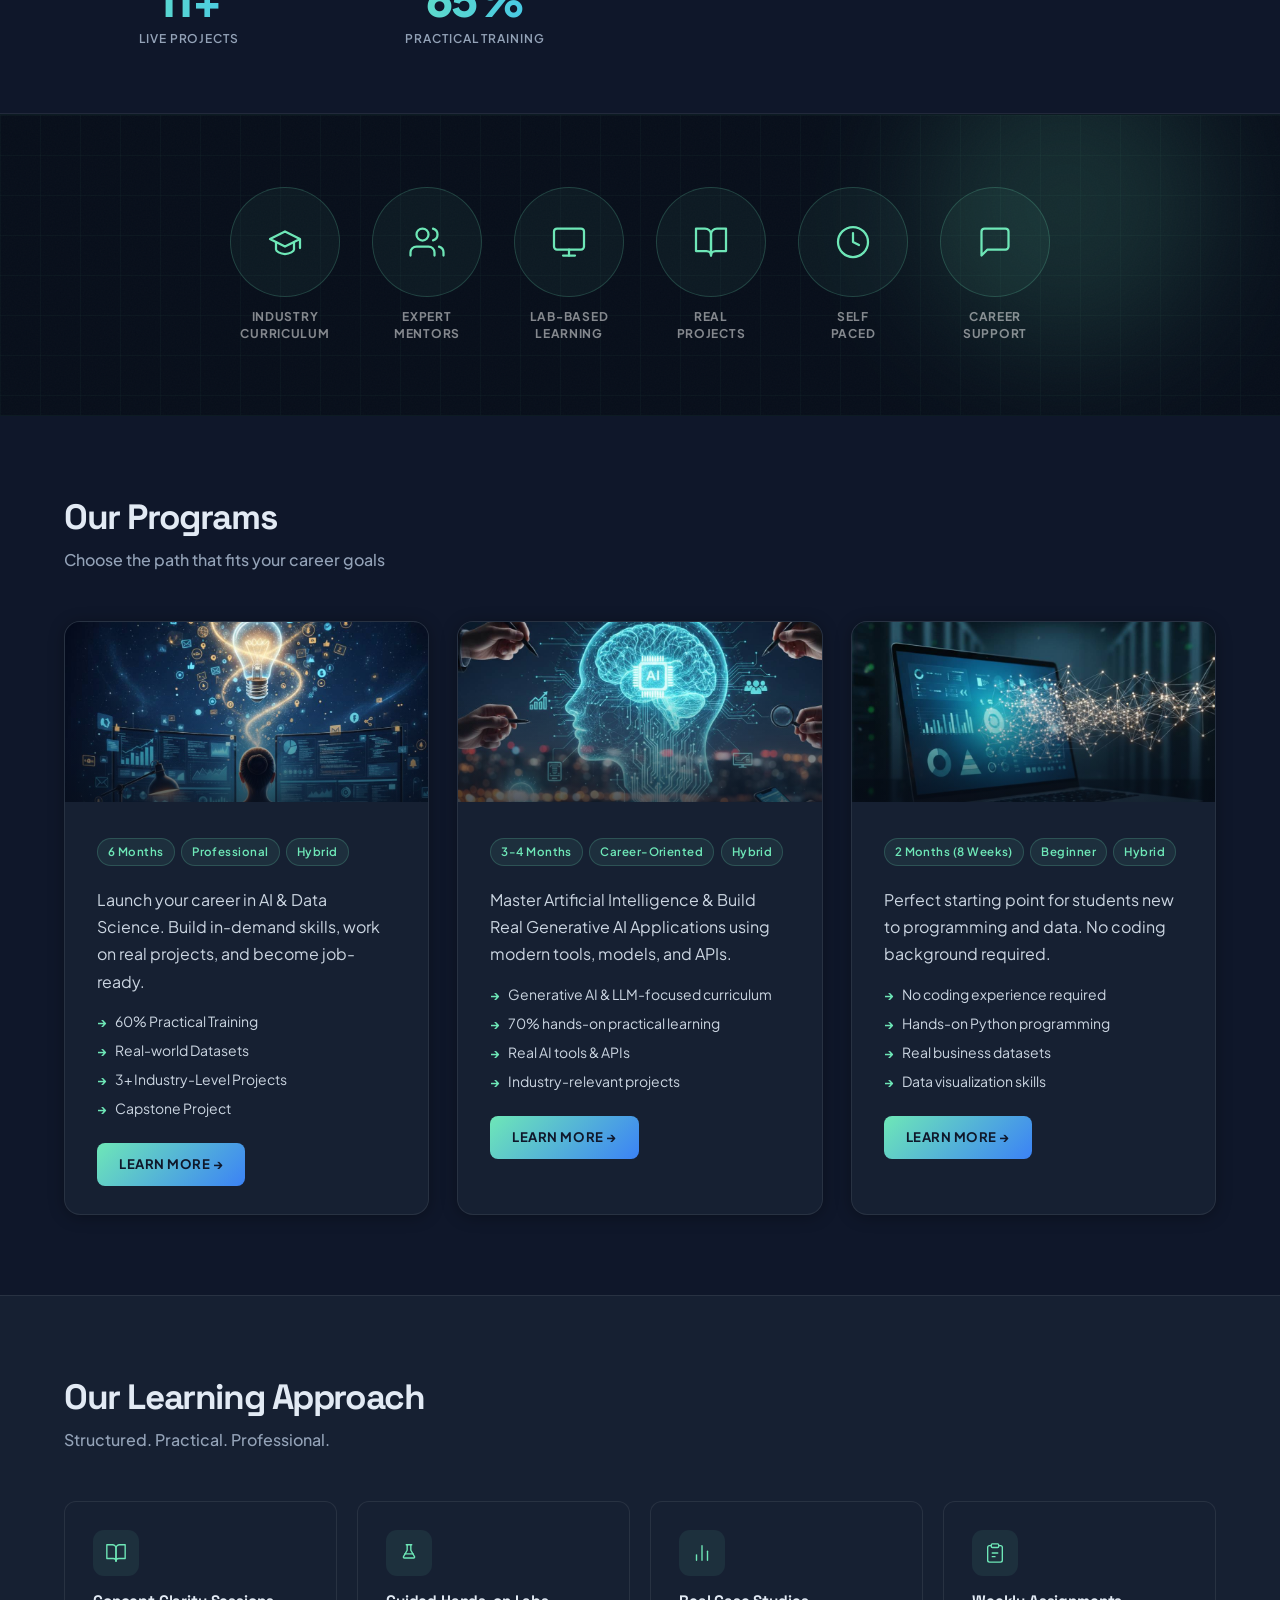
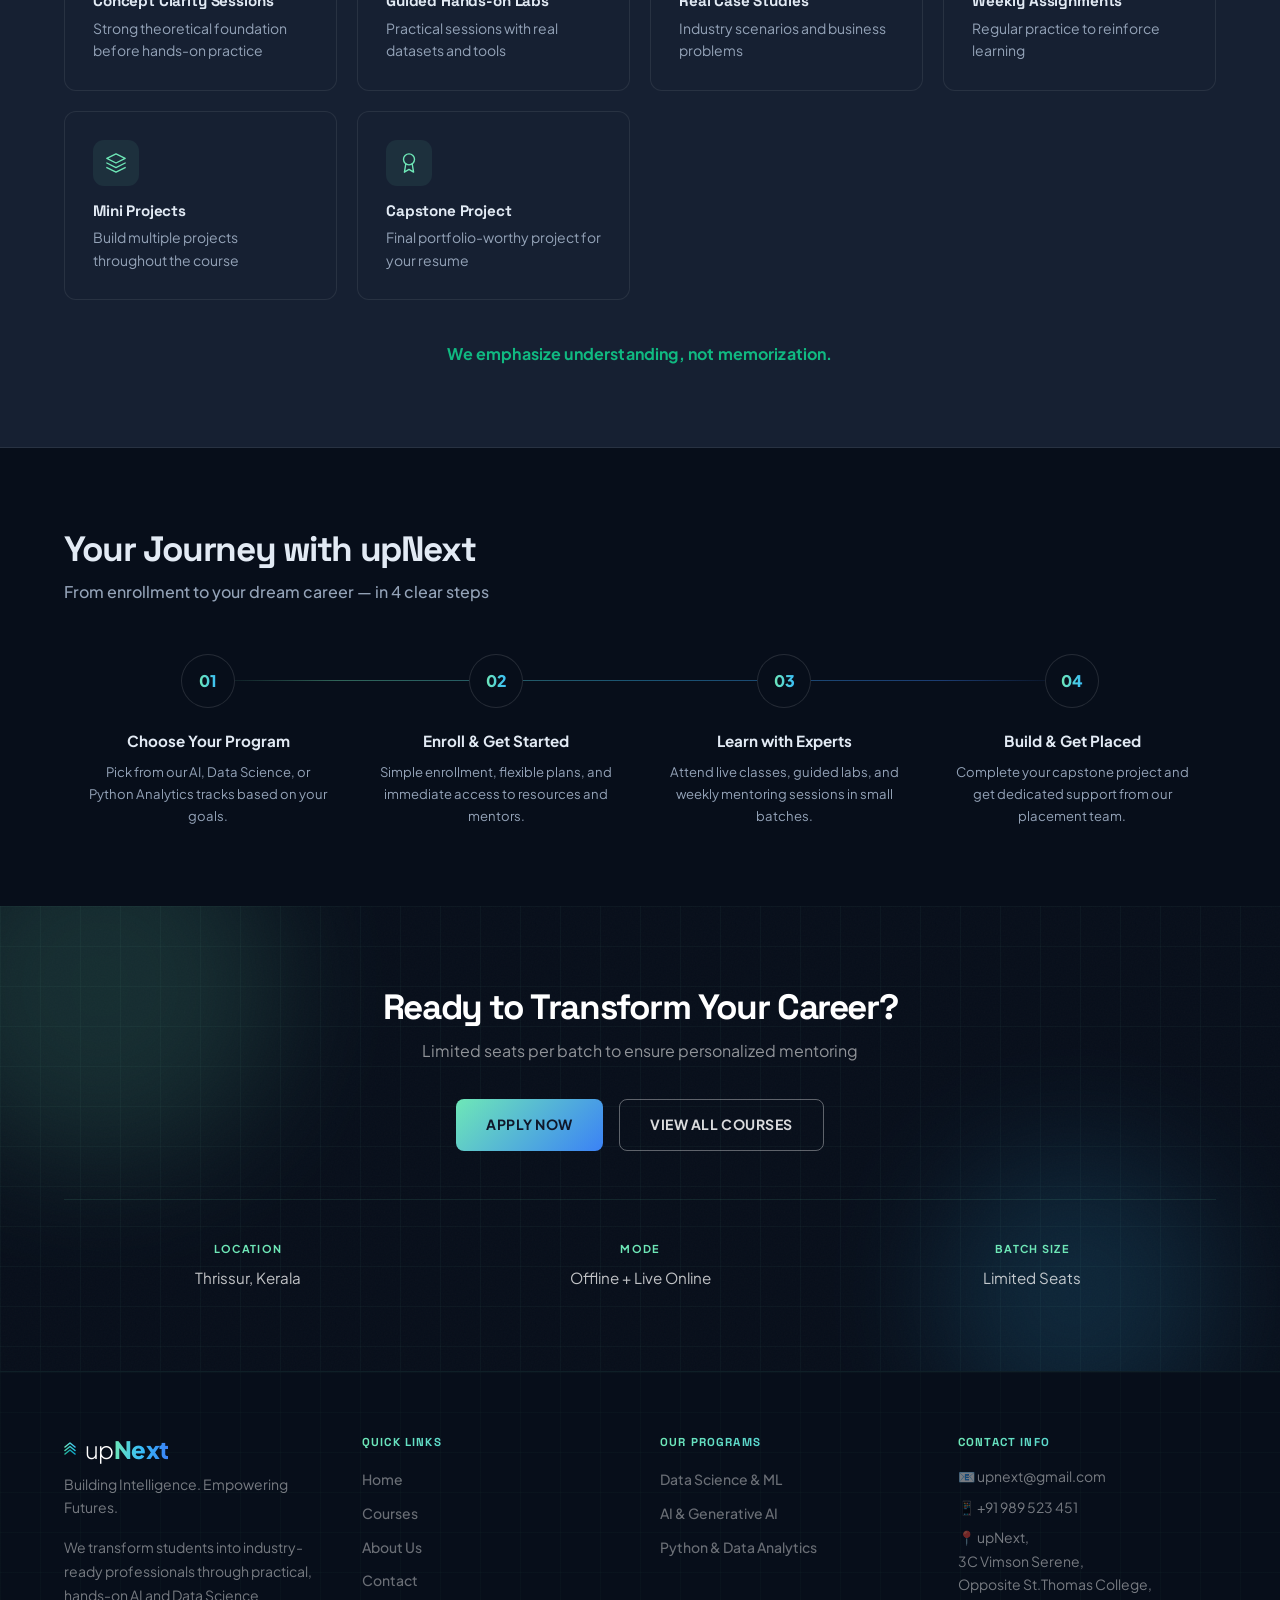
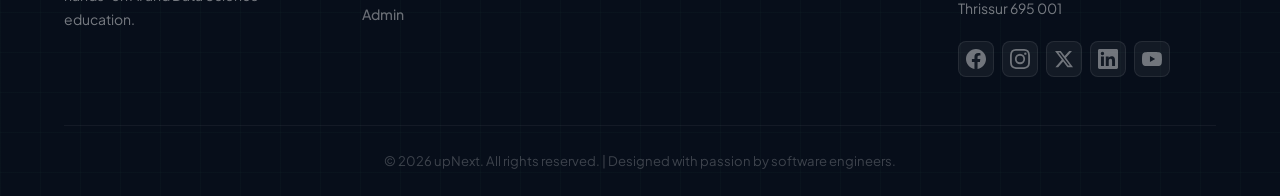
==== commit 3f9d3c4b: "Improved typography" ====
--- a/index.html
+++ b/index.html
@@ -407,14 +407,13 @@
     </section>
 
     <!-- CTA Section -->
-    <section style="background: var(--bg-darkest); color: white; text-align: center; position: relative; overflow: hidden;">
+    <section class="section-dark-cta">
         <div class="section-orb section-orb-teal" style="width:360px;height:360px;top:-100px;left:-80px;" aria-hidden="true"></div>
         <div class="section-orb section-orb-blue" style="width:280px;height:280px;bottom:-60px;right:5%;" aria-hidden="true"></div>
-        <div style="position: absolute; inset: 0; background-image: linear-gradient(rgba(110,231,183,0.04) 1px, transparent 1px), linear-gradient(90deg, rgba(110,231,183,0.04) 1px, transparent 1px); background-size: 40px 40px; pointer-events: none;"></div>
-        <div class="container" style="position: relative; z-index: 1;">
-            <h2 style="color: white; letter-spacing: -0.045em;">Ready to Transform Your Career?</h2>
-            <p style="font-size: 1rem; margin-bottom: 2.2rem; color: rgba(255,255,255,0.55); margin-top: 0.5rem;">Limited seats per batch to ensure personalized mentoring</p>
-            <div style="display: flex; gap: 1rem; justify-content: center; flex-wrap: wrap;">
+        <div class="container">
+            <h2>Ready to Transform Your Career?</h2>
+            <p class="cta-desc" style="margin-bottom: 2.2rem;">Limited seats per batch to ensure personalized mentoring</p>
+            <div class="cta-flex">
                 <a href="contact.html" class="cta-button">Apply Now</a>
                 <a href="courses.html" class="cta-button cta-outline">View All Courses</a>
             </div>
--- a/css/styles.css
+++ b/css/styles.css
@@ -1,5 +1,5 @@
 /* ─── Fonts ──────────────────────────────────────────────────── */
-@import url('https://fonts.googleapis.com/css2?family=Plus+Jakarta+Sans:wght@400;500;600;700;800;900&display=swap');
+@import url('https://fonts.googleapis.com/css2?family=Plus+Jakarta+Sans:wght@300;400;500;600;700;800;900&family=Space+Grotesk:wght@300;400;500;600;700&display=swap');
 
 /* ─── Design Tokens ──────────────────────────────────────────── */
 :root {
@@ -132,6 +132,7 @@
 
 body {
     font-family: 'Plus Jakarta Sans', sans-serif;
+    font-size: 1rem;
     font-weight: 400;
     line-height: 1.7;
     color: var(--text-body);
@@ -141,11 +142,22 @@
 }
 
 h1, h2, h3, h4, h5, h6 {
-    font-family: 'Plus Jakarta Sans', sans-serif;
-    font-weight: 800;
     line-height: 1.2;
     color: var(--text-dark);
-    letter-spacing: -0.03em;
+}
+
+/* Display headings — Space Grotesk for personality and hierarchy */
+h1, h2, h3 {
+    font-family: 'Space Grotesk', sans-serif;
+    font-weight: 700;
+    letter-spacing: -0.04em;
+}
+
+/* Supporting headings — stay in Plus Jakarta Sans */
+h4, h5, h6 {
+    font-family: 'Plus Jakarta Sans', sans-serif;
+    font-weight: 700;
+    letter-spacing: -0.02em;
 }
 
 p { color: var(--text-body); }
@@ -253,7 +265,7 @@
 }
 
 .logo-up {
-    font-weight: 600;
+    font-weight: 300;
     color: var(--text-dark);
 }
 
@@ -656,6 +668,7 @@
     z-index: 10001;
     mix-blend-mode: screen;
     will-change: transform;
+    opacity: 0;
 }
 
 #cursor-ring {
@@ -667,6 +680,7 @@
     z-index: 10000;
     will-change: transform;
     transition: border-color 0.2s, width 0.2s, height 0.2s;
+    opacity: 0;
 }
 
 /* ─── Hero Canvas ────────────────────────────────────────────── */
@@ -749,7 +763,7 @@
     border-radius: 12px;
     border: 1px solid var(--border);
     border-left: 3px solid var(--emerald-deep);
-    transition: border-color 0.2s, box-shadow 0.2s;
+    transition: border-color 0.2s, box-shadow 0.2s, transform 0.2s;
 }
 
 html[data-theme="dark"] .highlight-item {
@@ -759,7 +773,9 @@
 }
 
 .highlight-item:hover {
-    box-shadow: 0 4px 20px var(--glow-emerald);
+    transform: translateY(-3px);
+    box-shadow: 0 8px 28px var(--glow-emerald);
+    border-color: rgba(110,231,183,0.3);
 }
 
 .highlight-header {
@@ -1325,7 +1341,7 @@
     margin-bottom: 0.75rem;
     border: 1px solid var(--border);
     background: var(--light-card);
-    transition: border-color 0.2s;
+    transition: border-color 0.2s, transform 0.2s, box-shadow 0.2s;
 }
 
 html[data-theme="dark"] .contact-item {
@@ -1333,7 +1349,15 @@
     border-color: var(--border);
 }
 
-.contact-item:hover { border-color: rgba(110,231,183,0.3); }
+.contact-item:hover {
+    transform: translateY(-2px);
+    border-color: rgba(110,231,183,0.3);
+    box-shadow: 0 6px 20px rgba(0,0,0,0.06);
+}
+
+html[data-theme="dark"] .contact-item:hover {
+    box-shadow: 0 6px 20px rgba(0,0,0,0.25);
+}
 
 .contact-icon {
     width: 40px;
@@ -1897,19 +1921,26 @@
 }
 
 @media (max-width: 480px) {
+    body { font-size: 1rem; } /* 16px minimum on mobile */
     section h2 { font-size: 1.55rem; }
     .hero h1 { font-size: 1.75rem; }
-    .promo-left-panel { padding: 2rem 1.5rem 4rem; }
-    .promo-left-panel h1 { font-size: 1.75rem; }
+    .promo-left-panel { padding: 1.75rem 1.25rem 3.5rem; }
+    .promo-left-panel h1 { font-size: 1.75rem; margin-bottom: 0.75rem; }
+    .promo-desc { display: none; } /* hide description — slider has fixed height */
+    .hero-cta { flex-direction: column; width: 100%; }
+    .hero-cta .cta-button { width: 100%; justify-content: center; text-align: center; }
     .footer-content { grid-template-columns: 1fr; }
 }
 
 /* ─── Minimum 320px (very small phones) ─────────────────────── */
 @media (max-width: 360px) {
     .container { padding: 0 16px; }
+    .promo-left-panel { padding: 1.5rem 1rem 3rem; }
     .promo-left-panel h1 { font-size: 1.5rem; }
     .promo-left-panel h2 { font-size: 1.35rem; }
     .cta-button { padding: 0.65rem 1.25rem; font-size: 0.85rem; }
+    .hero-accent { font-size: 0.85rem; }
+    .promo-label { display: none; }
 }
 
 /* ─── Touch Targets (≥44px) ──────────────────────────────────── */
@@ -2312,6 +2343,122 @@
     }
 }
 
+/* ─── Learning Approach Cards ────────────────────────────────── */
+.approach-grid {
+    display: grid;
+    grid-template-columns: repeat(auto-fit, minmax(300px, 1fr));
+    gap: 2rem;
+}
+
+.approach-card {
+    background: var(--light-bg);
+    padding: 2rem;
+    border-radius: 15px;
+    border: 1px solid transparent;
+    transition: transform 0.2s, box-shadow 0.2s, border-color 0.2s;
+}
+
+.approach-card:hover {
+    transform: translateY(-3px);
+    box-shadow: 0 8px 28px rgba(0,0,0,0.07);
+    border-color: rgba(110,231,183,0.25);
+}
+
+html[data-theme="dark"] .approach-card:hover {
+    box-shadow: 0 8px 28px rgba(0,0,0,0.3);
+}
+
+.approach-card h3 {
+    color: var(--emerald-deep);
+    margin: 0;
+}
+
+/* ─── Our Promise Banner ─────────────────────────────────────── */
+.promise-banner {
+    text-align: center;
+    margin-top: 3rem;
+    padding: 2.5rem;
+    background: var(--bg-darkest);
+    color: white;
+    border-radius: 16px;
+    border: 1px solid rgba(110,231,183,0.12);
+    position: relative;
+    overflow: hidden;
+}
+
+.promise-banner::before {
+    content: '';
+    position: absolute;
+    inset: 0;
+    background-image: linear-gradient(rgba(110,231,183,0.04) 1px, transparent 1px),
+                      linear-gradient(90deg, rgba(110,231,183,0.04) 1px, transparent 1px);
+    background-size: 40px 40px;
+    pointer-events: none;
+}
+
+.promise-banner h3 {
+    color: white;
+    margin-bottom: 0.75rem;
+    position: relative;
+    z-index: 1;
+    font-size: 1.1rem;
+}
+
+.promise-banner p {
+    color: rgba(255,255,255,0.65);
+    font-size: 1.1rem;
+    position: relative;
+    z-index: 1;
+}
+
+/* ─── Dark CTA Section ───────────────────────────────────────── */
+.section-dark-cta {
+    background: var(--bg-darkest);
+    color: white;
+    text-align: center;
+    position: relative;
+    overflow: hidden;
+}
+
+.section-dark-cta::before {
+    content: '';
+    position: absolute;
+    inset: 0;
+    background-image: linear-gradient(rgba(110,231,183,0.04) 1px, transparent 1px),
+                      linear-gradient(90deg, rgba(110,231,183,0.04) 1px, transparent 1px);
+    background-size: 40px 40px;
+    pointer-events: none;
+}
+
+.section-dark-cta .container {
+    position: relative;
+    z-index: 1;
+}
+
+.section-dark-cta h2 { color: white; }
+
+.section-dark-cta .cta-desc {
+    color: rgba(255,255,255,0.55);
+    margin-top: 0.5rem;
+    margin-bottom: 2rem;
+}
+
+.cta-flex {
+    display: flex;
+    gap: 1rem;
+    justify-content: center;
+    flex-wrap: wrap;
+}
+
+/* ─── Mission List ───────────────────────────────────────────── */
+.mission-list {
+    list-style: none;
+    padding: 0;
+    margin-top: 0.5rem;
+}
+
+.mission-list li { padding: 0.3rem 0; }
+
 /* ─── Animated Grid Background ──────────────────────────────── */
 @keyframes gridDrift {
     from { background-position: 0 0; }
@@ -2323,6 +2470,8 @@
 .hero::before,
 .course-detail-hero::before,
 .circle-highlights-section::before,
+.promise-banner::before,
+.section-dark-cta::before,
 .footer::before,
 .admin-header::before {
     animation: gridDrift 28s linear infinite;
@@ -2396,3 +2545,56 @@
 @media (prefers-reduced-motion: reduce) {
     .wa-fab-pulse { animation: none; }
 }
+
+/* ─── Noise Texture Overlay ──────────────────────────────────── */
+.hero::after,
+.section-dark-cta::after,
+.promise-banner::after,
+.circle-highlights-section::after {
+    content: '';
+    position: absolute;
+    inset: 0;
+    background-image: url("data:image/svg+xml,%3Csvg xmlns='http://www.w3.org/2000/svg' width='200' height='200'%3E%3Cfilter id='n'%3E%3CfeTurbulence type='fractalNoise' baseFrequency='0.65' numOctaves='3' stitchTiles='stitch'/%3E%3C/filter%3E%3Crect width='100%25' height='100%25' filter='url(%23n)'/%3E%3C/svg%3E");
+    background-repeat: repeat;
+    background-size: 200px 200px;
+    opacity: 0.025;
+    pointer-events: none;
+    z-index: 0;
+}
+
+/* ─── FAQ Items ──────────────────────────────────────────────── */
+.faq-item {
+    background: var(--light-bg);
+    padding: 1.5rem;
+    border-radius: 12px;
+    margin-bottom: 0.75rem;
+    border: 1px solid var(--border);
+    transition: transform 0.2s, box-shadow 0.2s, border-color 0.2s;
+}
+
+.faq-item:hover {
+    transform: translateY(-2px);
+    box-shadow: 0 8px 24px rgba(0,0,0,0.06);
+    border-color: rgba(110,231,183,0.3);
+}
+
+html[data-theme="dark"] .faq-item {
+    background: var(--bg-card-dark);
+    border-color: var(--border);
+}
+
+html[data-theme="dark"] .faq-item:hover {
+    box-shadow: 0 8px 24px rgba(0,0,0,0.25);
+    border-color: rgba(110,231,183,0.25);
+}
+
+.faq-item h4 { color: var(--emerald-deep); margin-bottom: 0.5rem; }
+html[data-theme="dark"] .faq-item h4 { color: var(--emerald); }
+
+/* ─── Glassmorphism Card Variant ─────────────────────────────── */
+.glass-card {
+    background: rgba(110,231,183,0.06);
+    border: 1px solid rgba(110,231,183,0.15);
+    backdrop-filter: blur(16px);
+    -webkit-backdrop-filter: blur(16px);
+}
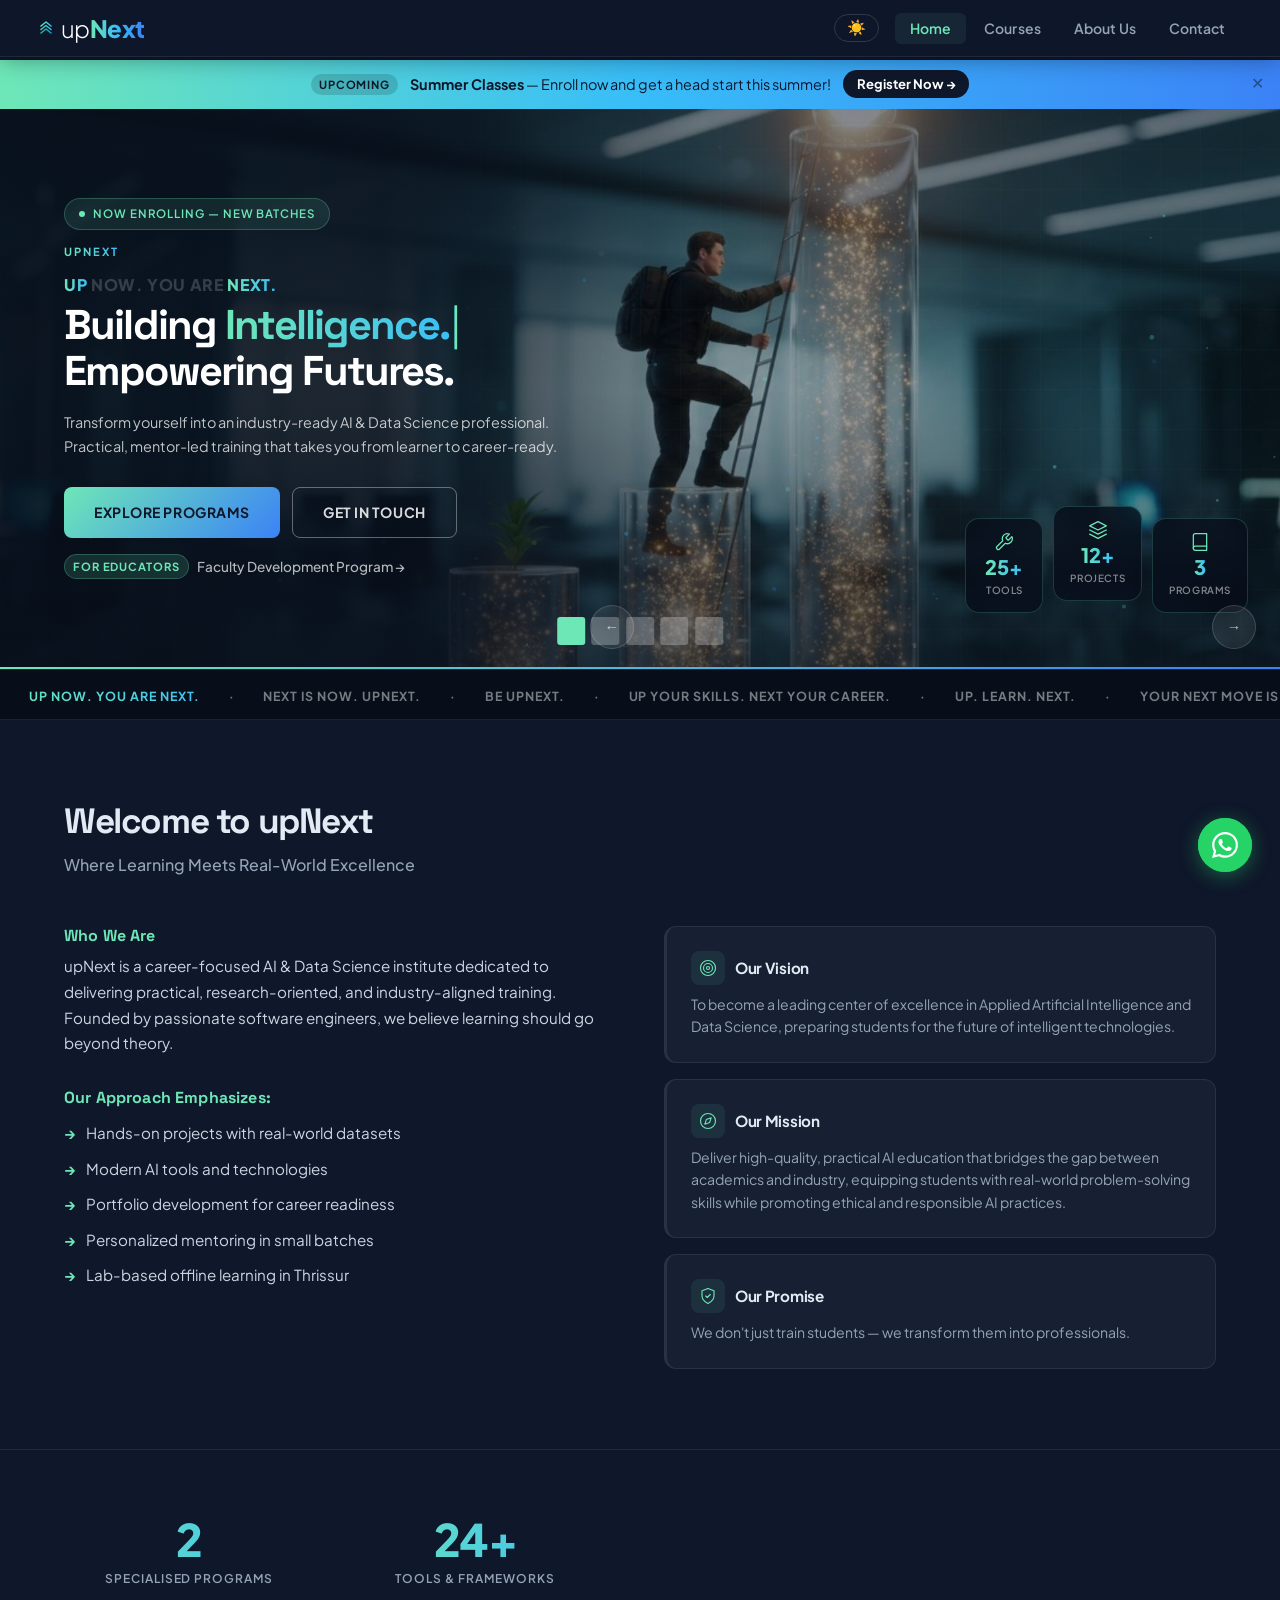
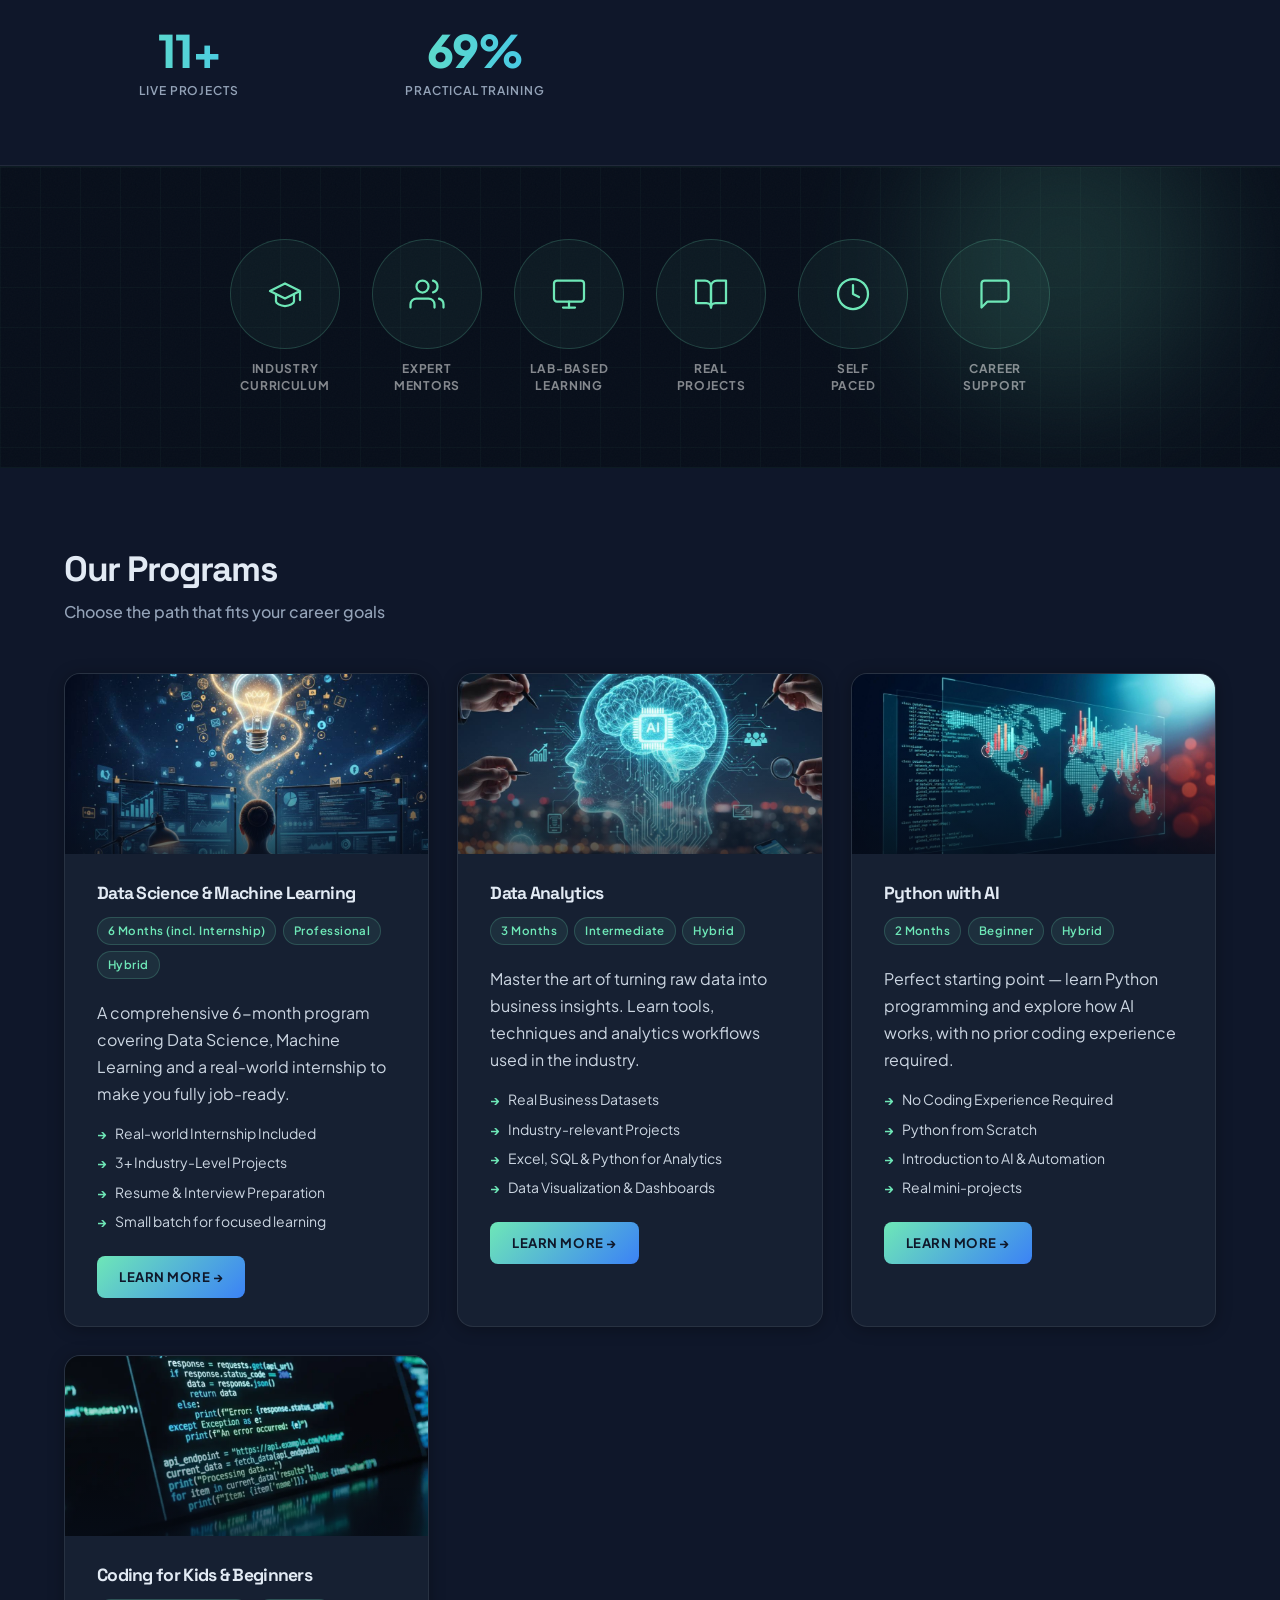
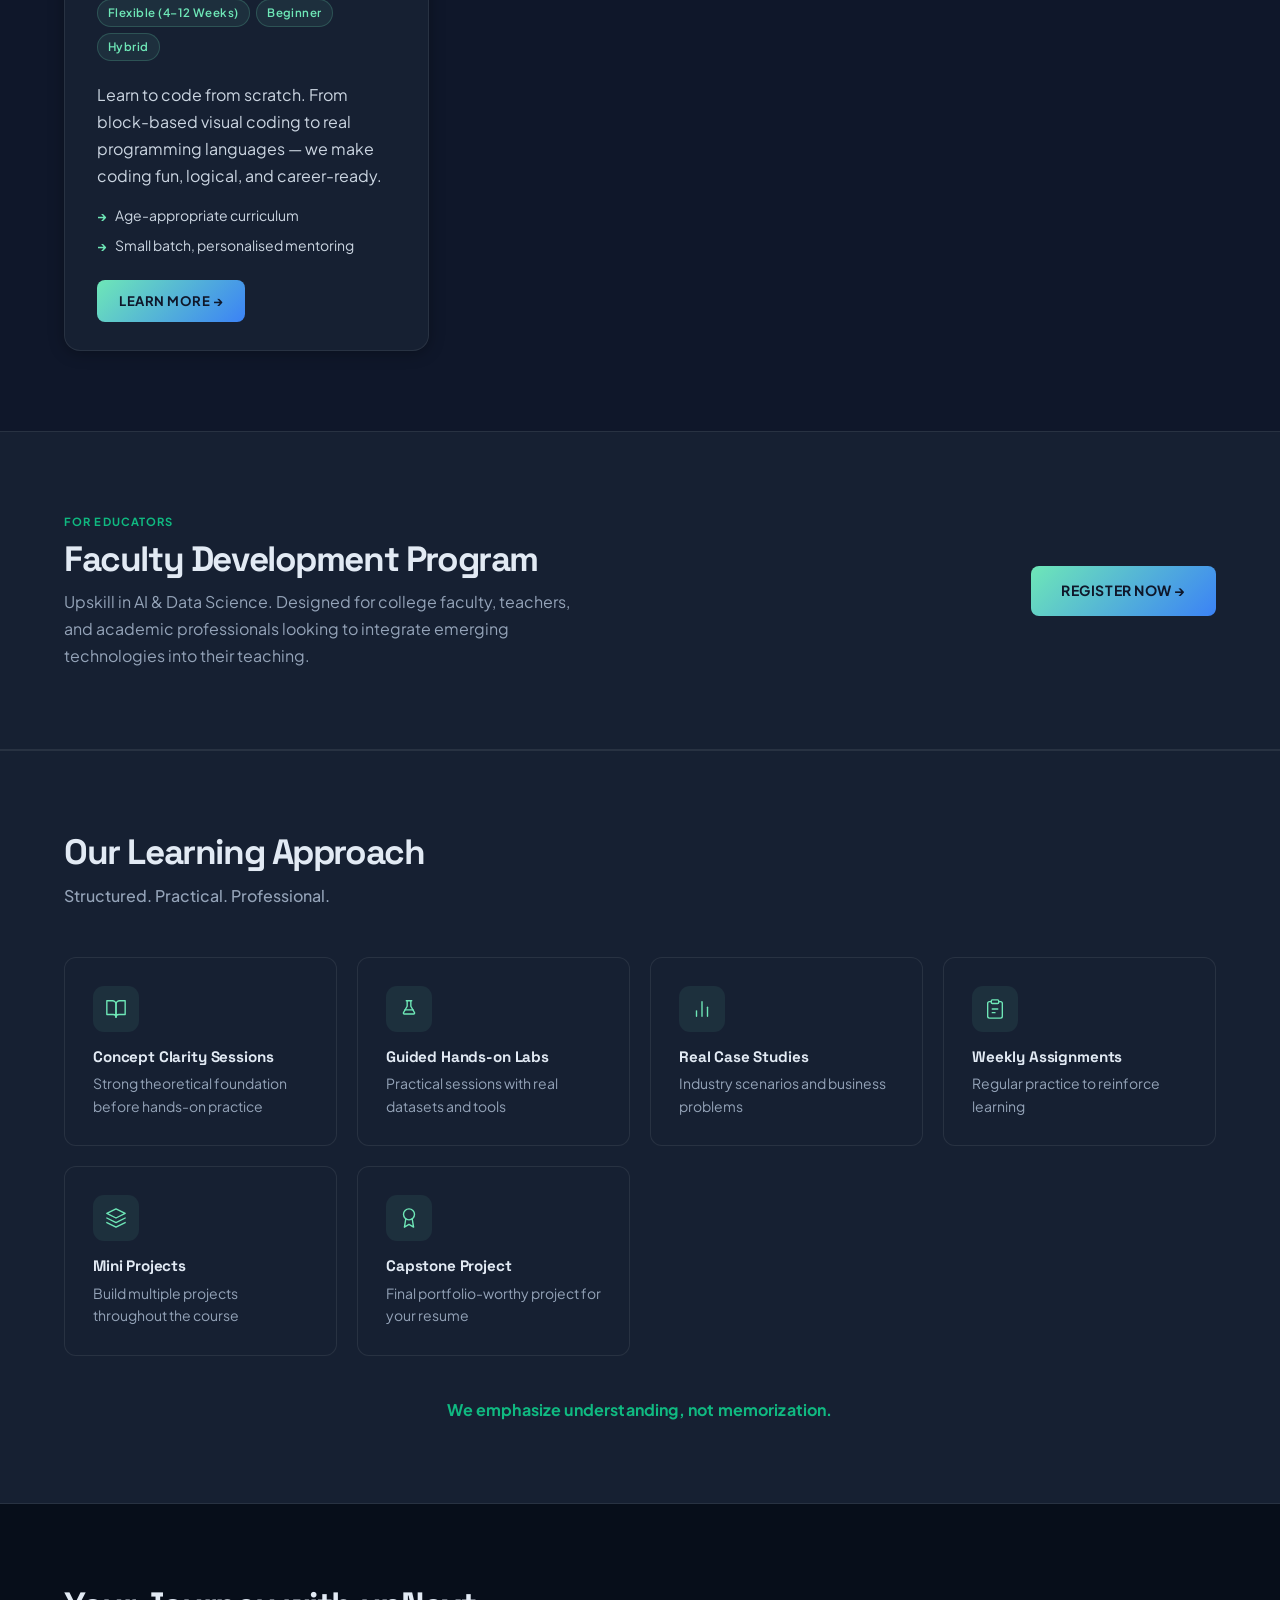
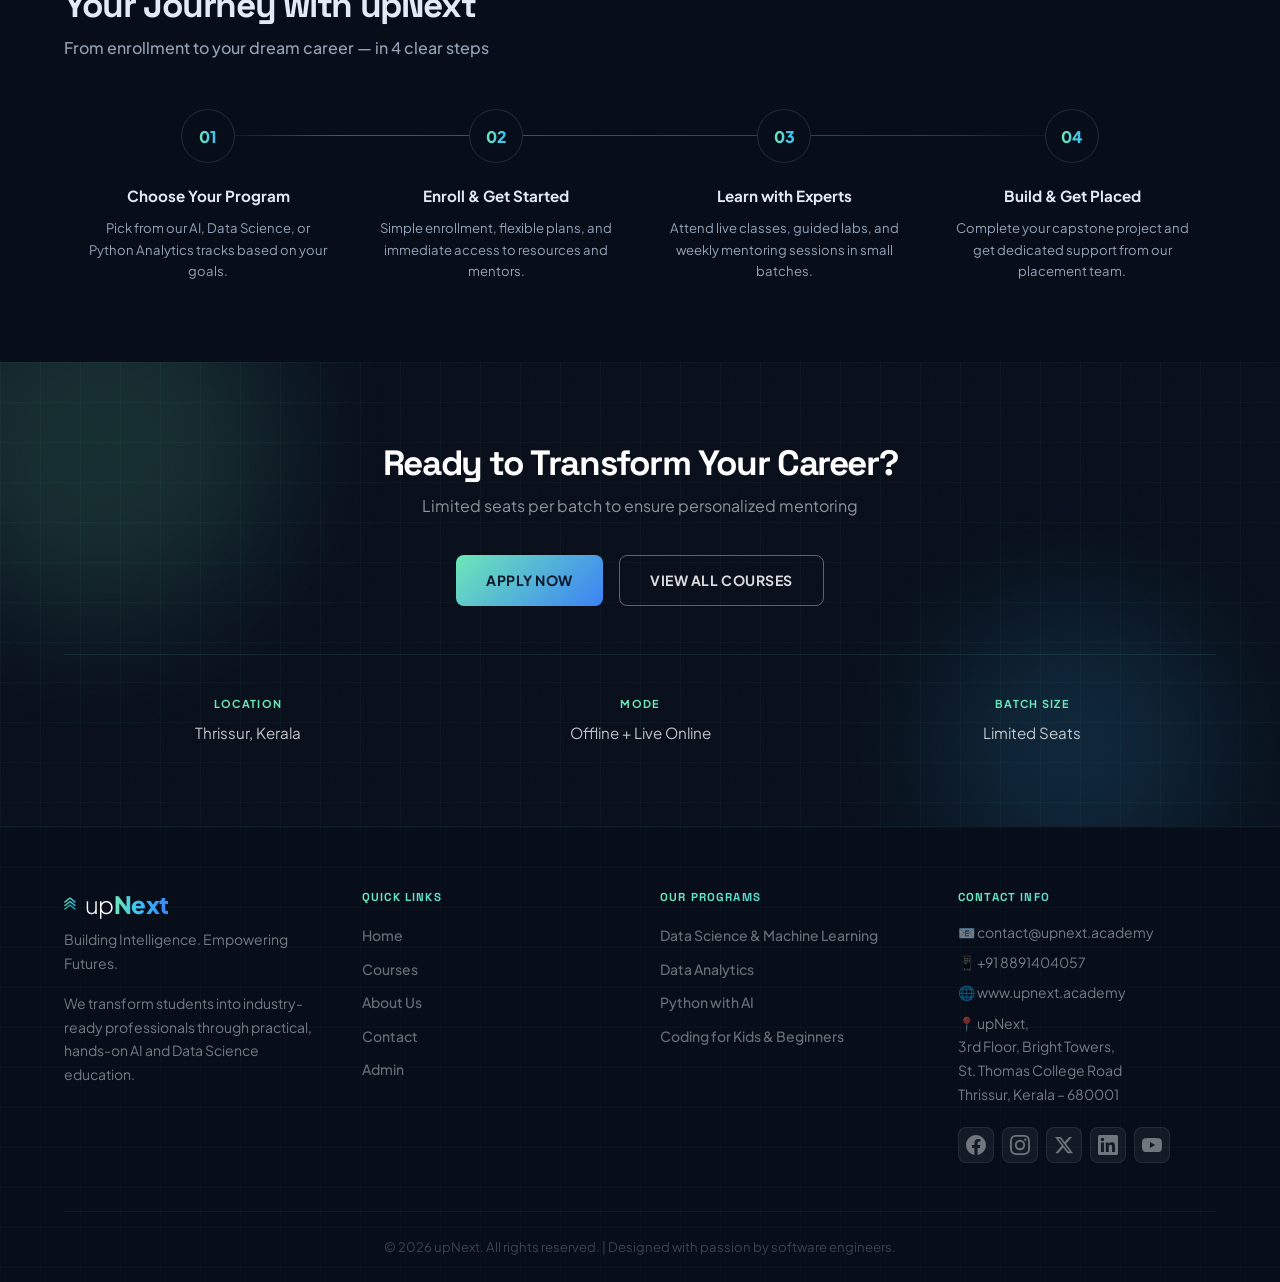
==== commit faac274f: "send form details to netlify forms" ====
--- a/index.html
+++ b/index.html
@@ -6,6 +6,80 @@
     <title>upNext — Building Intelligence. Empowering Futures.</title>
     <meta name="description" content="upNext — Career-focused AI & Data Science institute in Thrissur offering practical, industry-aligned training in Data Science, Machine Learning, and Generative AI.">
     <link rel="icon" type="image/svg+xml" href="images/logo.svg">
+    <!-- Open Graph -->
+    <meta property="og:type"        content="website">
+    <meta property="og:site_name"   content="upNext">
+    <meta property="og:url"         content="https://www.upnext.academy/">
+    <meta property="og:title"       content="upNext — Building Intelligence. Empowering Futures.">
+    <meta property="og:description" content="Career-focused AI & Data Science institute in Thrissur offering practical, industry-aligned training in Data Science, Machine Learning, and Generative AI.">
+    <meta property="og:image"       content="https://www.upnext.academy/images/og-default.webp">
+    <meta property="og:image:width"  content="1200">
+    <meta property="og:image:height" content="630">
+    <!-- Twitter Card -->
+    <meta name="twitter:card"        content="summary_large_image">
+    <meta name="twitter:site"        content="@upnextacademy">
+    <meta name="twitter:title"       content="upNext — Building Intelligence. Empowering Futures.">
+    <meta name="twitter:description" content="Career-focused AI & Data Science institute in Thrissur offering practical, industry-aligned training in Data Science, Machine Learning, and Generative AI.">
+    <meta name="twitter:image"       content="https://www.upnext.academy/images/og-default.webp">
+    <!-- Canonical -->
+    <link rel="canonical" href="https://www.upnext.academy/">
+    <!-- Additional SEO -->
+    <meta name="robots" content="index, follow">
+    <meta name="keywords" content="AI course Thrissur, Data Science course Kerala, machine learning training, generative AI course, Python analytics, upNext academy">
+    <meta name="author" content="upNext">
+    <meta name="geo.region" content="IN-KL">
+    <meta name="geo.placename" content="Thrissur, Kerala">
+    <!-- JSON-LD: Organization + LocalBusiness -->
+    <script type="application/ld+json">
+    {
+      "@context": "https://schema.org",
+      "@graph": [
+        {
+          "@type": ["EducationalOrganization", "LocalBusiness"],
+          "@id": "https://www.upnext.academy/#organization",
+          "name": "upNext",
+          "alternateName": "upNext Academy",
+          "description": "Career-focused AI & Data Science institute in Thrissur offering practical, industry-aligned training in Data Science, Machine Learning, and Generative AI.",
+          "url": "https://www.upnext.academy",
+          "logo": {
+            "@type": "ImageObject",
+            "url": "https://www.upnext.academy/images/logo.svg"
+          },
+          "image": "https://www.upnext.academy/images/og-default.webp",
+          "email": "contact@upnext.academy",
+          "telephone": "+91-8891404057",
+          "address": {
+            "@type": "PostalAddress",
+            "streetAddress": "3rd Floor, Bright Towers, St. Thomas College Road",
+            "addressLocality": "Thrissur",
+            "addressRegion": "Kerala",
+            "postalCode": "680001",
+            "addressCountry": "IN"
+          },
+          "sameAs": [
+            "https://www.facebook.com/upnextacademy",
+            "https://www.instagram.com/upnextacademy",
+            "https://www.linkedin.com/company/upnextacademy",
+            "https://www.youtube.com/@upnextacademy"
+          ]
+        },
+        {
+          "@type": "WebSite",
+          "@id": "https://www.upnext.academy/#website",
+          "url": "https://www.upnext.academy",
+          "name": "upNext",
+          "publisher": { "@id": "https://www.upnext.academy/#organization" }
+        },
+        {
+          "@type": "WebPage",
+          "@id": "https://www.upnext.academy/#webpage",
+          "url": "https://www.upnext.academy/",
+          "name": "upNext — Building Intelligence. Empowering Futures.",
+          "isPartOf": { "@id": "https://www.upnext.academy/#website" }
+        }
+      ]
+    }
+    </script>
     <link rel="stylesheet" href="css/styles.css">
 </head>
 <body>
@@ -20,6 +94,18 @@
 
     <!-- Screen reader live region for slider -->
     <div id="sliderStatus" aria-live="polite" aria-atomic="true" class="sr-only"></div>
+
+    <!-- Boot Camp Announcement Bar -->
+    <div class="announcement-bar" id="announcementBar" role="banner" aria-label="Upcoming event">
+        <div class="announcement-inner" id="announcementInner">
+            <span class="announcement-tag" id="announcementTag">Upcoming</span>
+            <span class="announcement-text" id="announcementText">
+                <strong>Summer Classes</strong> — Enroll now and get a head start this summer!
+            </span>
+            <a href="#" class="announcement-cta" id="announcementRegisterBtn">Register Now &rarr;</a>
+        </div>
+        <button class="announcement-close" id="announcementClose" aria-label="Dismiss announcement">&#x2715;</button>
+    </div>
 
     <!-- Promo Banner Slider -->
     <div class="promo-slider" id="promoBanner" role="region" aria-label="Program highlights" aria-roledescription="carousel">
@@ -29,7 +115,7 @@
 
         <!-- Left: fixed content panel — JS updates this on each slide change -->
         <div class="promo-left-panel" id="heroLeft">
-            <div class="hero-badge"><span class="badge-pulse"></span> Now Enrolling — 2025 Batch</div>
+            <div class="hero-badge"><span class="badge-pulse"></span> Now Enrolling — New Batches</div>
             <p class="promo-label" id="heroLabel">upNext</p>
             <p class="hero-accent" id="heroAccent"><em>UP</em> now. you are <em>NEXT.</em></p>
             <h1 id="heroHeading">Building <span id="typedHero" class="typed-span"></span><br>Empowering Futures.</h1>
@@ -38,6 +124,10 @@
                 <a href="courses.html" class="cta-button">Explore Programs</a>
                 <a href="contact.html" class="cta-button cta-outline">Get in Touch</a>
             </div>
+            <a href="fdp.html" class="fdp-hero-link">
+                <span class="fdp-hero-tag">For Educators</span>
+                Faculty Development Program &rarr;
+            </a>
         </div>
 
         <!-- Right: image slides only -->
@@ -46,23 +136,18 @@
                 <img src="images/hero.jpg" alt="Career growth — climb to the top with AI &amp; Data Science skills">
             </div>
             <div class="promo-slide">
-                <img src="images/course-ai-genai2.jpg" alt="AI &amp; Generative AI">
+                <img src="images/hero-brain.jpg" alt="AI &amp; Generative AI">
             </div>
             <div class="promo-slide">
-                <img src="images/course-python-analytics.jpg" alt="Data Science">
+                <img src="images/hero-analytics.jpg" alt="Data Science">
             </div>
             <div class="promo-slide">
-                <img src="images/course-python-analytics.jpg" alt="Python &amp; Analytics">
+                <img src="images/hero-data.jpg" alt="Python &amp; Analytics">
             </div>
             <div class="promo-slide">
-                <img src="images/course-ai-genai1.jpg" alt="AI &amp; Generative AI">
-            </div>
-            <div class="promo-slide">
-                <img src="images/course-data-science.jpg" alt="Data Science &amp; Machine Learning">
-            </div>
-            <div class="promo-slide">
-                <img src="images/course-data-science2.jpg" alt="Python &amp; Analytics">
-            </div>
+                <img src="images/hero-lock.jpg" alt="AI &amp; Generative AI">
+            </div>
+            
         </div>
 
         <!-- Hero stat deco cards -->
@@ -297,6 +382,20 @@
         </div>
     </section>
 
+    <!-- FDP Banner -->
+    <section style="background: var(--light-bg); border-top: 1px solid var(--border); border-bottom: 1px solid var(--border);">
+        <div class="container">
+            <div style="display: flex; align-items: center; justify-content: space-between; gap: 2rem; flex-wrap: wrap;">
+                <div>
+                    <p style="font-size: 0.7rem; font-weight: 700; letter-spacing: 0.1em; text-transform: uppercase; color: var(--emerald-deep); margin-bottom: 0.4rem;">For Educators</p>
+                    <h2 style="margin-bottom: 0.5rem;">Faculty Development Program</h2>
+                    <p style="color: var(--text-light); max-width: 520px;">Upskill in AI & Data Science. Designed for college faculty, teachers, and academic professionals looking to integrate emerging technologies into their teaching.</p>
+                </div>
+                <a href="fdp.html" class="cta-button" style="flex-shrink: 0;">Register Now &rarr;</a>
+            </div>
+        </div>
+    </section>
+
     <!-- Learning Approach -->
     <section style="background: var(--light-bg); border-top: 1px solid var(--border); border-bottom: 1px solid var(--border);">
         <div class="container">
@@ -440,6 +539,184 @@
     <!-- Footer Placeholder -->
     <div id="footer-placeholder"></div>
 
+    <!-- Boot Camp Registration Modal -->
+    <div class="modal-overlay" id="bootcampModal" role="dialog" aria-modal="true" aria-labelledby="modalTitle" hidden>
+        <div class="modal-border-wrap">
+        <div class="modal-box">
+            <button class="modal-close" id="modalClose" aria-label="Close">&times;</button>
+
+            <div class="modal-header">
+                <h2 id="modalTitle">Course Registration</h2>
+                <p>Fields marked <span class="req">*</span> are required</p>
+            </div>
+
+            <form class="bootcamp-form" id="bootcampForm" name="registration" data-netlify="true" novalidate>
+                <input type="hidden" name="form-name" value="registration">
+
+                <div class="form-group">
+                    <label for="bc-course">Select Course <span class="req">*</span></label>
+                    <select id="bc-course" name="course" required>
+                        <option value="" disabled selected>Choose a course</option>
+                        <option value="1-Day AI Bootcamp (Offline - Saturdays)">1-Day AI Bootcamp (Offline – Saturdays)</option>
+                        <option value="AI Bootcamp (Online - 5 hours, 1 hour per day)">AI Bootcamp (Online – 5 hours, 1 hour per day)</option>
+                        <option value="Data Science and Machine Learning Foundation Course (April - May)">Data Science &amp; Machine Learning Foundation Course (April – May)</option>
+                    </select>
+                </div>
+
+                <div class="form-section-label">Child's Details</div>
+                <div class="form-row">
+                    <div class="form-group">
+                        <label for="bc-fname">First name <span class="req">*</span></label>
+                        <input type="text" id="bc-fname" name="first_name" placeholder="First name" required>
+                    </div>
+                    <div class="form-group">
+                        <label for="bc-lname">Last name <span class="optional">(optional)</span></label>
+                        <input type="text" id="bc-lname" name="last_name" placeholder="Last name">
+                    </div>
+                </div>
+                <div class="form-row">
+                    <div class="form-group">
+                        <label for="bc-dob">Date of birth <span class="req">*</span></label>
+                        <input type="date" id="bc-dob" name="date_of_birth" required>
+                    </div>
+                    <div class="form-group">
+                        <label for="bc-gender">Gender <span class="req">*</span></label>
+                        <select id="bc-gender" name="gender" required>
+                            <option value="" disabled selected>Gender</option>
+                            <option>Male</option>
+                            <option>Female</option>
+                            <option>Prefer not to say</option>
+                        </select>
+                    </div>
+                </div>
+                <div class="form-row">
+                    <div class="form-group">
+                        <label for="bc-school">Institute name <span class="optional">(optional)</span></label>
+                        <input type="text" id="bc-school" name="school" placeholder="Institute name">
+                    </div>
+                    <div class="form-group">
+                        <label for="bc-grade">Grade / Class <span class="optional">(optional)</span></label>
+                        <select id="bc-grade" name="grade">
+                          <option value="" selected>Select Grade</option>
+                          <option value="5">Grade 5</option>
+                          <option value="6">Grade 6</option>
+                          <option value="7">Grade 7</option>
+                          <option value="8">Grade 8</option>
+                          <option value="9">Grade 9</option>
+                          <option value="10">Grade 10</option>
+                          <option value="11">Grade 11</option>
+                          <option value="12">Grade 12</option>
+                          <option value="12+">Grade 12+</option>
+                        </select>
+                    </div>
+                </div>
+
+                <div class="form-section-label">Parent / Guardian Details</div>
+                <div class="form-row">
+                    <div class="form-group">
+                        <label for="bc-pname">Full name <span class="req">*</span></label>
+                        <input type="text" id="bc-pname" name="parent_name" placeholder="Full name" required>
+                    </div>
+                    <div class="form-group">
+                        <label for="bc-relation">Relationship <span class="optional">(optional)</span></label>
+                        <select id="bc-relation" name="relationship">
+                            <option value="">Relationship</option>
+                            <option>Mother</option>
+                            <option>Father</option>
+                            <option>Guardian</option>
+                        </select>
+                    </div>
+                </div>
+                <div class="form-row">
+                    <div class="form-group">
+                        <label for="bc-phone">Phone number <span class="req">*</span></label>
+                        <div class="phone-input-group">
+                            <select id="bc-country-code">
+                                <option value="+91">🇮🇳 +91</option>
+                                <option value="+966">🇸🇦 +966</option>
+                                <option value="+971">🇦🇪 +971</option>
+                                <option value="+965">🇰🇼 +965</option>
+                                <option value="+974">🇶🇦 +974</option>
+                                <option value="+973">🇧🇭 +973</option>
+                                <option value="+968">🇴🇲 +968</option>
+                                <option value="+44">🇬🇧 +44</option>
+                                <option value="+1">🇺🇸 +1</option>
+                                <option value="+1">🇨🇦 +1</option>
+                                <option value="+61">🇦🇺 +61</option>
+                            </select>
+                            <input type="tel" id="bc-phone" placeholder="Phone number" required>
+                        </div>
+                        <input type="hidden" id="bc-phone-hidden" name="phone">
+                    </div>
+                    <div class="form-group">
+                        <label for="bc-email">Email address <span class="req">*</span></label>
+                        <input type="email" id="bc-email" name="email" placeholder="Email address" required>
+                    </div>
+                </div>
+
+                <div class="form-group">
+                    <label for="bc-source">How did you hear about us?</label>
+                    <select id="bc-source" name="how_did_you_hear">
+                        <option value="">How did you hear about us?</option>
+                        <option>Instagram</option>
+                        <option>Facebook</option>
+                        <option>WhatsApp</option>
+                        <option>Friend or Family</option>
+                        <option>School</option>
+                        <option>Other</option>
+                    </select>
+                </div>
+
+                <div class="form-group" id="bc-device-wrap" hidden>
+                    <label for="bc-device">Will the participant bring their own device? <span class="req">*</span></label>
+                    <select id="bc-device" name="own_device">
+                        <option value="" disabled selected>Select an option</option>
+                        <option value="Yes - I will bring a laptop/device">Yes — I will bring a laptop/device</option>
+                        <option value="No - I need a device provided">No — I need a device provided</option>
+                        <option value="Not sure yet">Not sure yet</option>
+                    </select>
+                </div>
+                <p id="bc-fee-note" hidden></p>
+
+                <div class="form-section-label">Consent</div>
+                <div class="form-check">
+                    <input type="checkbox" id="bc-terms" name="terms" value="Yes" required>
+                    <label for="bc-terms">I agree to the terms &amp; conditions and code of conduct <span class="req">*</span></label>
+                </div>
+                <div class="form-check">
+                    <input type="checkbox" id="bc-photo" name="photo_consent" value="Yes">
+                    <label for="bc-photo">I consent to photos/videos of my child being used for event documentation</label>
+                </div>
+                <div class="modal-submit-row">
+                    <button type="submit" class="modal-submit-btn" id="bootcampSubmitBtn">Submit Registration</button>
+                </div>
+
+            </form>
+
+            <div class="modal-success" id="modalSuccess" hidden>
+                <div class="modal-success-icon">
+                    <svg width="48" height="48" viewBox="0 0 48 48" fill="none" xmlns="http://www.w3.org/2000/svg">
+                        <circle cx="24" cy="24" r="24" fill="rgba(110,231,183,0.12)"/>
+                        <polyline points="13,25 21,33 35,17" stroke="#6EE7B7" stroke-width="3" stroke-linecap="round" stroke-linejoin="round" fill="none"/>
+                    </svg>
+                </div>
+                <h3 class="modal-success-title">Registration Successful!</h3>
+                <p class="modal-success-msg" id="modalSuccessMsg">You're registered! We'll reach out with confirmation and details shortly.</p>
+                <p class="modal-success-sub">Check your email &amp; WhatsApp for updates.</p>
+                <div class="success-actions">
+                    <a id="waGroupBtn" href="" target="_blank" rel="noopener noreferrer" class="wa-group-btn" style="display:none">
+                        <svg width="18" height="18" viewBox="0 0 24 24" fill="currentColor" xmlns="http://www.w3.org/2000/svg" aria-hidden="true">
+                            <path d="M17.472 14.382c-.297-.149-1.758-.867-2.03-.967-.273-.099-.471-.148-.67.15-.197.297-.767.966-.94 1.164-.173.199-.347.223-.644.075-.297-.15-1.255-.463-2.39-1.475-.883-.788-1.48-1.761-1.653-2.059-.173-.297-.018-.458.13-.606.134-.133.298-.347.446-.52.149-.174.198-.298.298-.497.099-.198.05-.371-.025-.52-.075-.149-.669-1.612-.916-2.207-.242-.579-.487-.5-.669-.51-.173-.008-.371-.01-.57-.01-.198 0-.52.074-.792.372-.272.297-1.04 1.016-1.04 2.479 0 1.462 1.065 2.875 1.213 3.074.149.198 2.096 3.2 5.077 4.487.709.306 1.262.489 1.694.625.712.227 1.36.195 1.871.118.571-.085 1.758-.719 2.006-1.413.248-.694.248-1.289.173-1.413-.074-.124-.272-.198-.57-.347m-5.421 7.403h-.004a9.87 9.87 0 0 1-5.031-1.378l-.361-.214-3.741.982.998-3.648-.235-.374a9.86 9.86 0 0 1-1.51-5.26c.001-5.45 4.436-9.884 9.888-9.884 2.64 0 5.122 1.03 6.988 2.898a9.825 9.825 0 0 1 2.893 6.994c-.003 5.45-4.437 9.884-9.885 9.884m8.413-18.297A11.815 11.815 0 0 0 12.05 0C5.495 0 .16 5.335.157 11.892c0 2.096.547 4.142 1.588 5.945L.057 24l6.305-1.654a11.882 11.882 0 0 0 5.683 1.448h.005c6.554 0 11.89-5.335 11.893-11.893a11.821 11.821 0 0 0-3.48-8.413z"/>
+                        </svg>
+                        Join WhatsApp Group
+                    </a>
+                    <button type="button" id="successCloseBtn" class="success-close-btn">Close</button>
+                </div>
+            </div>
+        </div>
+        </div>
+    </div>
+
     <!-- Scripts -->
     <script src="js/main.js"></script>
     <script src="js/courses.js"></script>
--- a/css/styles.css
+++ b/css/styles.css
@@ -139,6 +139,7 @@
     background: var(--white);
     -webkit-font-smoothing: antialiased;
     -moz-osx-font-smoothing: grayscale;
+    padding-top: 60px;
 }
 
 h1, h2, h3, h4, h5, h6 {
@@ -221,8 +222,10 @@
     backdrop-filter: blur(16px);
     -webkit-backdrop-filter: blur(16px);
     border-bottom: 1px solid var(--border);
-    position: sticky;
+    position: fixed;
     top: 0;
+    left: 0;
+    width: 100%;
     z-index: 1000;
 }
 
@@ -479,6 +482,30 @@
     display: flex;
     gap: 0.75rem;
     flex-wrap: wrap;
+}
+
+.fdp-hero-link {
+    display: inline-flex;
+    align-items: center;
+    gap: 0.5rem;
+    margin-top: 1rem;
+    font-size: 0.85rem;
+    font-weight: 500;
+    color: rgba(255,255,255,0.7);
+    text-decoration: none;
+    transition: color 0.2s;
+}
+.fdp-hero-link:hover { color: var(--emerald); }
+.fdp-hero-tag {
+    font-size: 0.7rem;
+    font-weight: 700;
+    letter-spacing: 0.08em;
+    text-transform: uppercase;
+    background: rgba(110,231,183,0.15);
+    color: var(--emerald);
+    border: 1px solid rgba(110,231,183,0.25);
+    padding: 2px 8px;
+    border-radius: 20px;
 }
 
 .promo-dots {
@@ -890,7 +917,7 @@
 /* ─── Courses Grid ───────────────────────────────────────────── */
 .courses-grid {
     display: grid;
-    grid-template-columns: repeat(auto-fit, minmax(340px, 1fr));
+    grid-template-columns: repeat(auto-fit, minmax(min(340px, 100%), 1fr));
     gap: 1.75rem;
 }
 
@@ -1003,6 +1030,18 @@
     background: rgba(110,231,183,0.1);
     color: var(--emerald-deep);
     border: 1px solid rgba(110,231,183,0.2);
+}
+.course-tag-fee {
+    background: rgba(59,130,246,0.12);
+    color: #60A5FA;
+    border-color: rgba(59,130,246,0.25);
+}
+.course-card-title {
+    font-size: 1.1rem;
+    font-weight: 700;
+    color: var(--text-dark);
+    margin-bottom: 0.75rem;
+    line-height: 1.3;
 }
 
 html[data-theme="dark"] .course-tag {
@@ -1875,7 +1914,8 @@
     .course-sidebar { position: static; }
 
     .courses-grid,
-    .features-grid {
+    .features-grid,
+    .approach-grid {
         grid-template-columns: 1fr;
     }
 
@@ -1970,6 +2010,313 @@
     }
 }
 
+/* ─── Boot Camp Registration Modal ──────────────────────────── */
+.modal-overlay {
+    position: fixed;
+    inset: 0;
+    background: rgba(0,0,0,0.7);
+    backdrop-filter: blur(4px);
+    z-index: 2000;
+    display: flex;
+    align-items: center;
+    justify-content: center;
+    padding: 1rem;
+}
+
+.modal-overlay[hidden] { display: none; }
+
+.modal-border-wrap {
+    background: linear-gradient(135deg, #6EE7B7, #38BDF8, #3B82F6);
+    border-radius: 1.35rem;
+    padding: 2px;
+    width: 100%;
+    max-width: 680px;
+    box-shadow: 0 24px 64px rgba(0,0,0,0.5);
+}
+
+.modal-box {
+    background: var(--light-card);
+    border-radius: 1.25rem;
+    width: 100%;
+    max-height: 90vh;
+    overflow-y: auto;
+    padding: 2rem;
+    position: relative;
+}
+
+.modal-close {
+    position: absolute;
+    top: 1rem;
+    right: 1rem;
+    background: none;
+    border: none;
+    font-size: 1.5rem;
+    color: var(--text-light);
+    cursor: pointer;
+    line-height: 1;
+    padding: 0.25rem 0.5rem;
+    border-radius: 0.5rem;
+    transition: background 0.15s, color 0.15s;
+}
+.modal-close:hover { background: var(--border); color: var(--text-dark); }
+
+.modal-header { display: block; margin-bottom: 1.5rem; padding: 0 0 1rem; border-bottom: 1px solid var(--border); text-align: center; }
+.modal-header h2 { font-size: 1.4rem; margin-bottom: 0.25rem; color: var(--text-dark); }
+.modal-header p { font-size: 0.875rem; color: var(--text-light); }
+
+.form-section-label {
+    font-size: 0.7rem;
+    font-weight: 700;
+    letter-spacing: 0.1em;
+    text-transform: uppercase;
+    color: var(--emerald-deep);
+    margin: 1.5rem 0 0.75rem;
+}
+html[data-theme="dark"] .form-section-label {
+    color: var(--emerald);
+}
+
+.form-row { display: grid; grid-template-columns: 1fr 1fr; gap: 0.75rem; }
+@media (max-width: 540px) { .form-row { grid-template-columns: 1fr; } }
+
+.bootcamp-form .form-group { display: flex; flex-direction: column; gap: 0.3rem; margin-bottom: 0.5rem; }
+.bootcamp-form label { font-size: 0.85rem; font-weight: 500; color: var(--text-dark); }
+.optional { font-weight: 400; color: var(--text-light); }
+.req { color: #f87171; }
+
+.bootcamp-form input[type="text"],
+.bootcamp-form input[type="tel"],
+.bootcamp-form input[type="email"],
+.bootcamp-form input[type="date"],
+.bootcamp-form select {
+    background: var(--light-bg);
+    border: 1px solid var(--border);
+    border-radius: 0.6rem;
+    padding: 0.6rem 0.85rem;
+    font-size: 0.9rem;
+    color: var(--text-dark);
+    width: 100%;
+    transition: border-color 0.2s;
+    font-family: inherit;
+    color-scheme: light dark;
+}
+.bootcamp-form input:focus,
+.bootcamp-form select:focus {
+    outline: none;
+    border-color: var(--emerald);
+}
+.bootcamp-form .input-error { border-color: #f87171 !important; }
+.phone-input-group { display: flex; gap: 0.5rem; }
+.phone-input-group select { flex: 0 0 auto; width: auto; }
+.phone-input-group input { flex: 1; }
+.bootcamp-form .field-error {
+    font-size: 0.78rem;
+    color: #f87171;
+    margin-top: 0.2rem;
+}
+
+.form-check {
+    display: flex;
+    align-items: flex-start;
+    gap: 0.6rem;
+    margin-bottom: 0.6rem;
+}
+.form-check input[type="checkbox"] { margin-top: 0.2rem; flex-shrink: 0; accent-color: var(--emerald); }
+.form-check label { font-size: 0.85rem; color: var(--text-dark); line-height: 1.5; }
+
+.modal-submit-row { margin-top: 1.5rem; }
+.modal-submit-btn {
+    width: 100%;
+    padding: 0.85rem;
+    background: linear-gradient(90deg, #6EE7B7, #38BDF8, #3B82F6);
+    color: #0f172a;
+    font-weight: 700;
+    font-size: 1rem;
+    border: none;
+    border-radius: 0.75rem;
+    cursor: pointer;
+    transition: opacity 0.2s;
+}
+.modal-submit-btn:hover { opacity: 0.88; }
+.modal-submit-btn:disabled { opacity: 0.5; cursor: not-allowed; }
+
+.bc-fee-note {
+    margin-top: 0.5rem;
+    font-size: 0.875rem;
+    font-weight: 600;
+    padding: 0.5rem 0.75rem;
+    border-radius: 0.5rem;
+    border-left: 3px solid;
+}
+.bc-fee-own {
+    background: rgba(110,231,183,0.1);
+    border-color: #6EE7B7;
+    color: #6EE7B7;
+}
+.bc-fee-provided {
+    background: rgba(251,191,36,0.1);
+    border-color: #FBBF24;
+    color: #FBBF24;
+}
+.bc-fee-unsure {
+    background: rgba(148,163,184,0.1);
+    border-color: #94A3B8;
+    color: #94A3B8;
+}
+
+.modal-success[hidden] { display: none !important; }
+.modal-success {
+    display: flex;
+    flex-direction: column;
+    align-items: center;
+    justify-content: center;
+    text-align: center;
+    padding: 2.5rem 1rem;
+    gap: 1rem;
+}
+.modal-success-icon {
+    animation: successPop 0.4s cubic-bezier(0.175, 0.885, 0.32, 1.275);
+}
+@keyframes successPop {
+    from { transform: scale(0.5); opacity: 0; }
+    to   { transform: scale(1);   opacity: 1; }
+}
+.modal-success-title {
+    font-size: 1.4rem;
+    font-weight: 800;
+    background: linear-gradient(90deg, #6EE7B7 0%, #38BDF8 60%, #3B82F6 100%);
+    -webkit-background-clip: text;
+    -webkit-text-fill-color: transparent;
+    background-clip: text;
+}
+.modal-success-msg {
+    color: #CBD5E1;
+    font-size: 0.95rem;
+    line-height: 1.6;
+    max-width: 320px;
+}
+.modal-success-msg strong {
+    color: #e2eaf4;
+}
+.modal-success-sub {
+    font-size: 0.8rem;
+    color: rgba(110,231,183,0.55);
+}
+.success-actions {
+    display: flex;
+    gap: 0.75rem;
+    align-items: center;
+    justify-content: center;
+    flex-wrap: wrap;
+    margin-top: 0.5rem;
+}
+.wa-group-btn {
+    display: inline-flex;
+    align-items: center;
+    gap: 0.5rem;
+    padding: 0.65rem 1.4rem;
+    background: #25D366;
+    color: #fff;
+    font-size: 0.9rem;
+    font-weight: 600;
+    border-radius: 2rem;
+    text-decoration: none;
+    transition: opacity 0.2s;
+}
+.wa-group-btn:hover { opacity: 0.88; }
+.success-close-btn {
+    padding: 0.65rem 1.4rem;
+    background: transparent;
+    border: 1px solid var(--border);
+    color: var(--text-light);
+    font-size: 0.9rem;
+    font-weight: 600;
+    border-radius: 2rem;
+    cursor: pointer;
+    transition: background 0.2s, color 0.2s;
+}
+.success-close-btn:hover { background: var(--border); color: var(--text-dark); }
+
+/* ─── Announcement Bar ───────────────────────────────────────── */
+.announcement-bar {
+    position: relative;
+    background: linear-gradient(90deg, #6EE7B7, #38BDF8, #3B82F6);
+    color: #0f172a;
+    display: flex;
+    align-items: center;
+    justify-content: center;
+    gap: 1rem;
+    padding: 0.65rem 3rem;
+    font-size: 0.9rem;
+    line-height: 1.4;
+    z-index: 900;
+}
+
+.announcement-bar.hidden {
+    display: none;
+}
+
+.announcement-inner {
+    display: flex;
+    align-items: center;
+    flex-wrap: wrap;
+    gap: 0.5rem 0.75rem;
+    justify-content: center;
+    transition: opacity 0.3s ease;
+    text-align: center;
+}
+
+.announcement-tag {
+    background: rgba(0,0,0,0.15);
+    color: #0f172a;
+    font-size: 0.7rem;
+    font-weight: 700;
+    text-transform: uppercase;
+    letter-spacing: 0.08em;
+    padding: 0.15rem 0.5rem;
+    border-radius: 999px;
+    white-space: nowrap;
+}
+
+.announcement-text {
+    color: #0f172a;
+}
+
+.announcement-cta {
+    background: #0f172a;
+    color: #fff;
+    font-weight: 700;
+    font-size: 0.82rem;
+    padding: 0.3rem 0.85rem;
+    border-radius: 999px;
+    text-decoration: none;
+    white-space: nowrap;
+    transition: opacity 0.2s;
+}
+
+.announcement-cta:hover {
+    opacity: 0.85;
+}
+
+.announcement-close {
+    position: absolute;
+    right: 0.75rem;
+    top: 50%;
+    transform: translateY(-50%);
+    background: none;
+    border: none;
+    color: rgba(15,23,42,0.5);
+    font-size: 1rem;
+    cursor: pointer;
+    padding: 0.25rem;
+    line-height: 1;
+    transition: color 0.2s;
+}
+
+.announcement-close:hover {
+    color: #0f172a;
+}
+
 /* ─── Hero Badge ─────────────────────────────────────────────── */
 .hero-badge {
     display: inline-flex;
@@ -2322,26 +2669,6 @@
                 0 4px 24px var(--glow-emerald);
 }
 
-/* ─── Mobile course horizontal scroll ───────────────────────── */
-@media (max-width: 640px) {
-    .courses-grid {
-        display: flex;
-        overflow-x: auto;
-        scroll-snap-type: x mandatory;
-        scrollbar-width: none;
-        gap: 1rem;
-        padding-bottom: 1rem;
-        grid-template-columns: unset;
-    }
-
-    .courses-grid::-webkit-scrollbar { display: none; }
-
-    .courses-grid .course-card {
-        min-width: 280px;
-        flex-shrink: 0;
-        scroll-snap-align: start;
-    }
-}
 
 /* ─── Learning Approach Cards ────────────────────────────────── */
 .approach-grid {
@@ -2598,3 +2925,52 @@
     backdrop-filter: blur(16px);
     -webkit-backdrop-filter: blur(16px);
 }
+
+/* ─── Touch devices: bake hover effects in permanently ───────── */
+@media (hover: none) and (pointer: coarse) {
+    /* Feature cards — show gradient top bar and border highlight */
+    .feature-card::before { opacity: 0.7; }
+    .feature-card {
+        border-color: rgba(110,231,183,0.22);
+        box-shadow: 0 4px 16px rgba(0,0,0,0.06);
+    }
+    .feature-card .feature-icon {
+        background: rgba(110,231,183,0.18);
+    }
+    .feature-card:active {
+        transform: translateY(-3px);
+        box-shadow: 0 8px 24px rgba(0,0,0,0.1), 0 4px 16px var(--glow-emerald);
+    }
+
+    /* Approach cards — show border (was transparent) and shadow */
+    .approach-card {
+        border-color: rgba(110,231,183,0.22);
+        box-shadow: 0 4px 14px rgba(0,0,0,0.06);
+    }
+    .approach-card:active {
+        transform: translateY(-2px);
+        box-shadow: 0 8px 24px rgba(0,0,0,0.1);
+    }
+
+    /* Highlight / mission cards — show glow shadow */
+    .highlight-item {
+        box-shadow: 0 4px 18px var(--glow-emerald);
+        border-color: rgba(110,231,183,0.28);
+    }
+    .highlight-item:active { transform: translateY(-2px); }
+
+    /* Course cards */
+    .course-card {
+        border-color: rgba(110,231,183,0.22);
+        box-shadow: 0 4px 16px rgba(0,0,0,0.07);
+    }
+    .course-card:active {
+        transform: translateY(-4px);
+        box-shadow: 0 12px 32px rgba(0,0,0,0.1), 0 0 0 1px var(--emerald-deep);
+    }
+
+    /* FAQ items */
+    .faq-item {
+        border-color: rgba(110,231,183,0.2);
+    }
+}
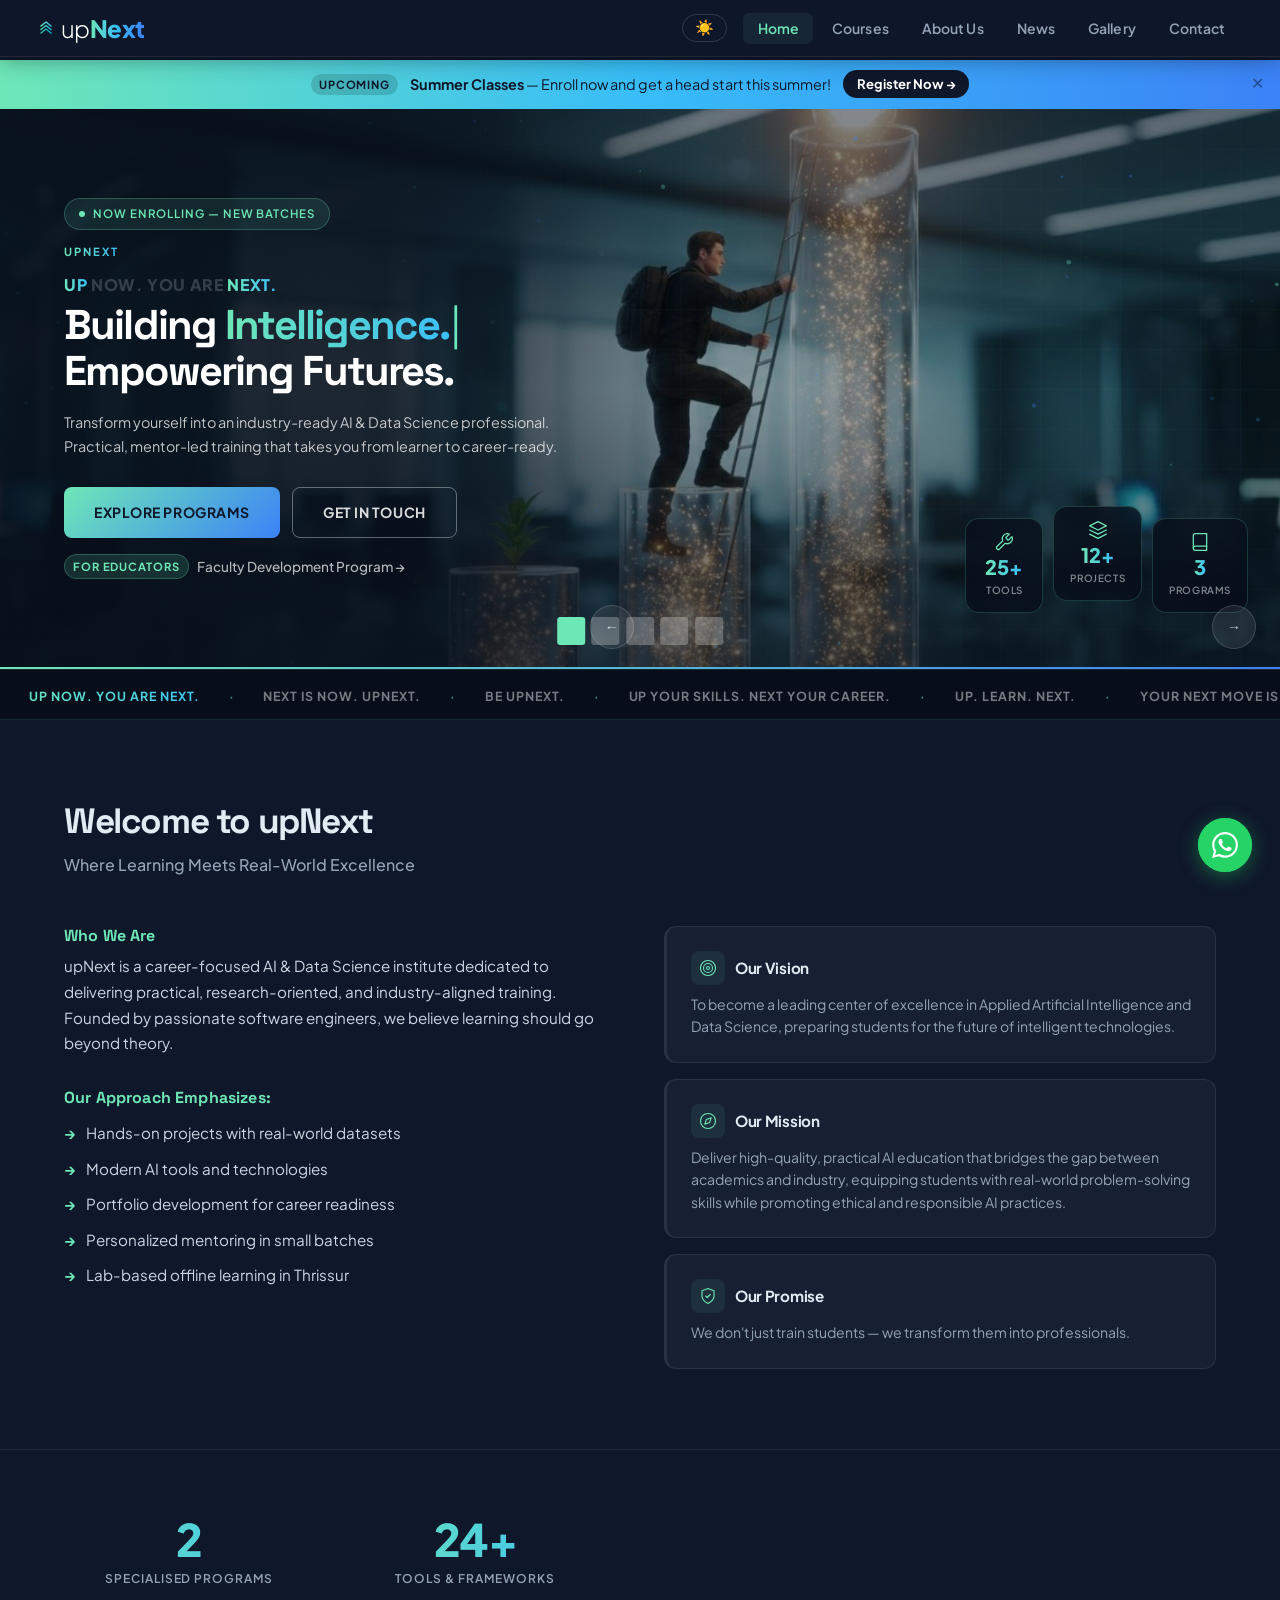
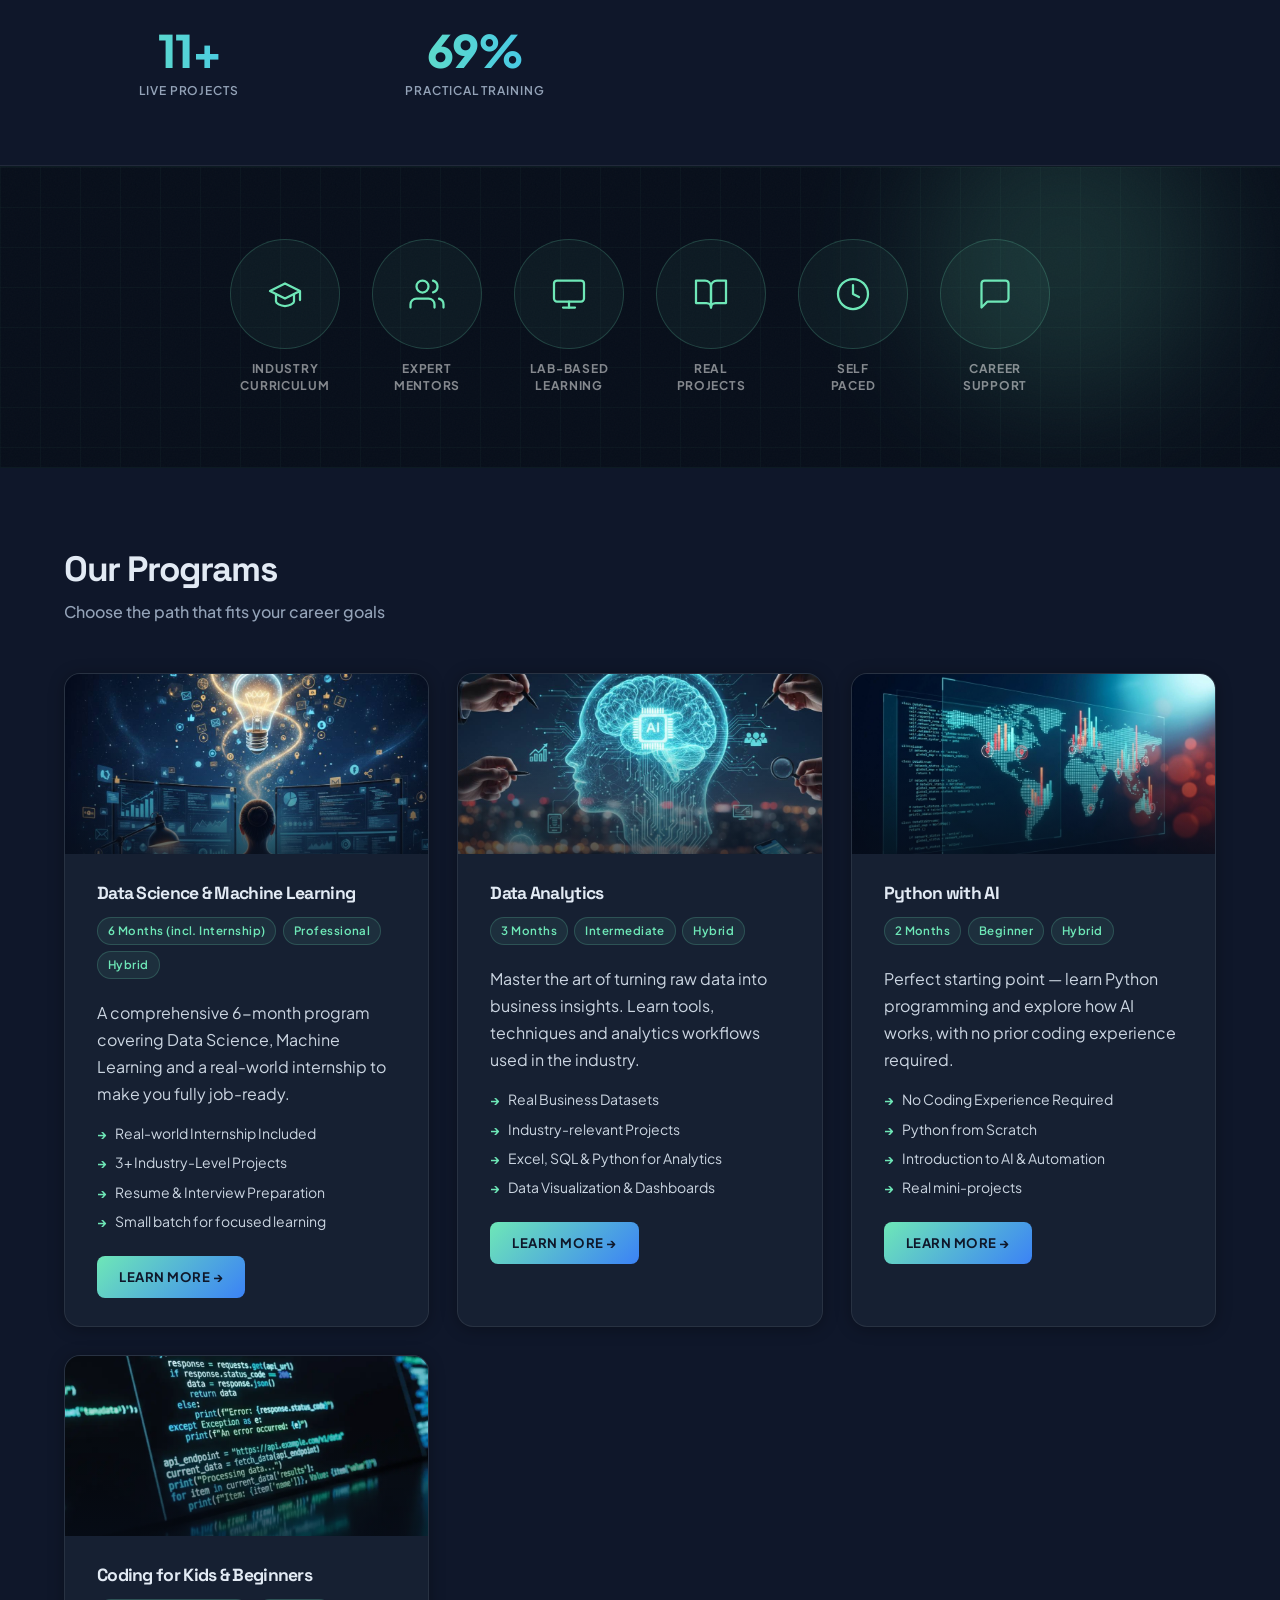
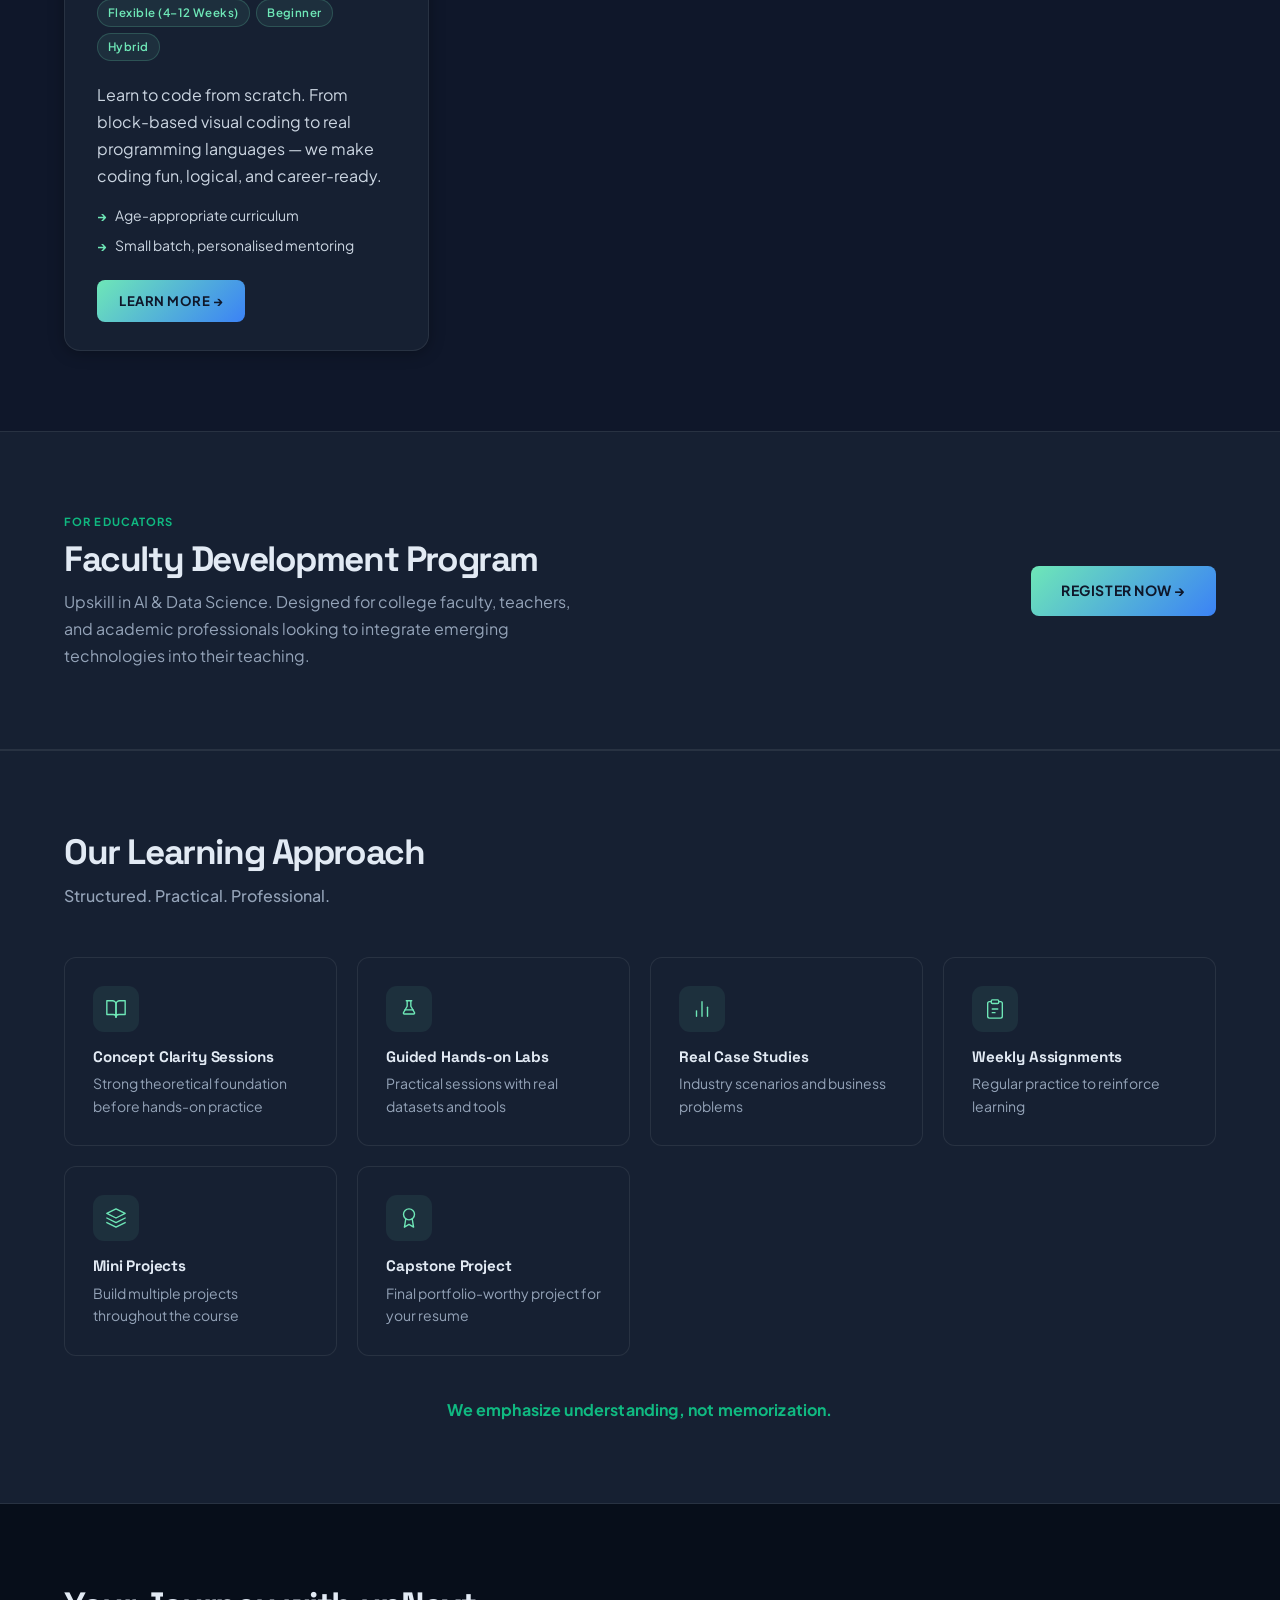
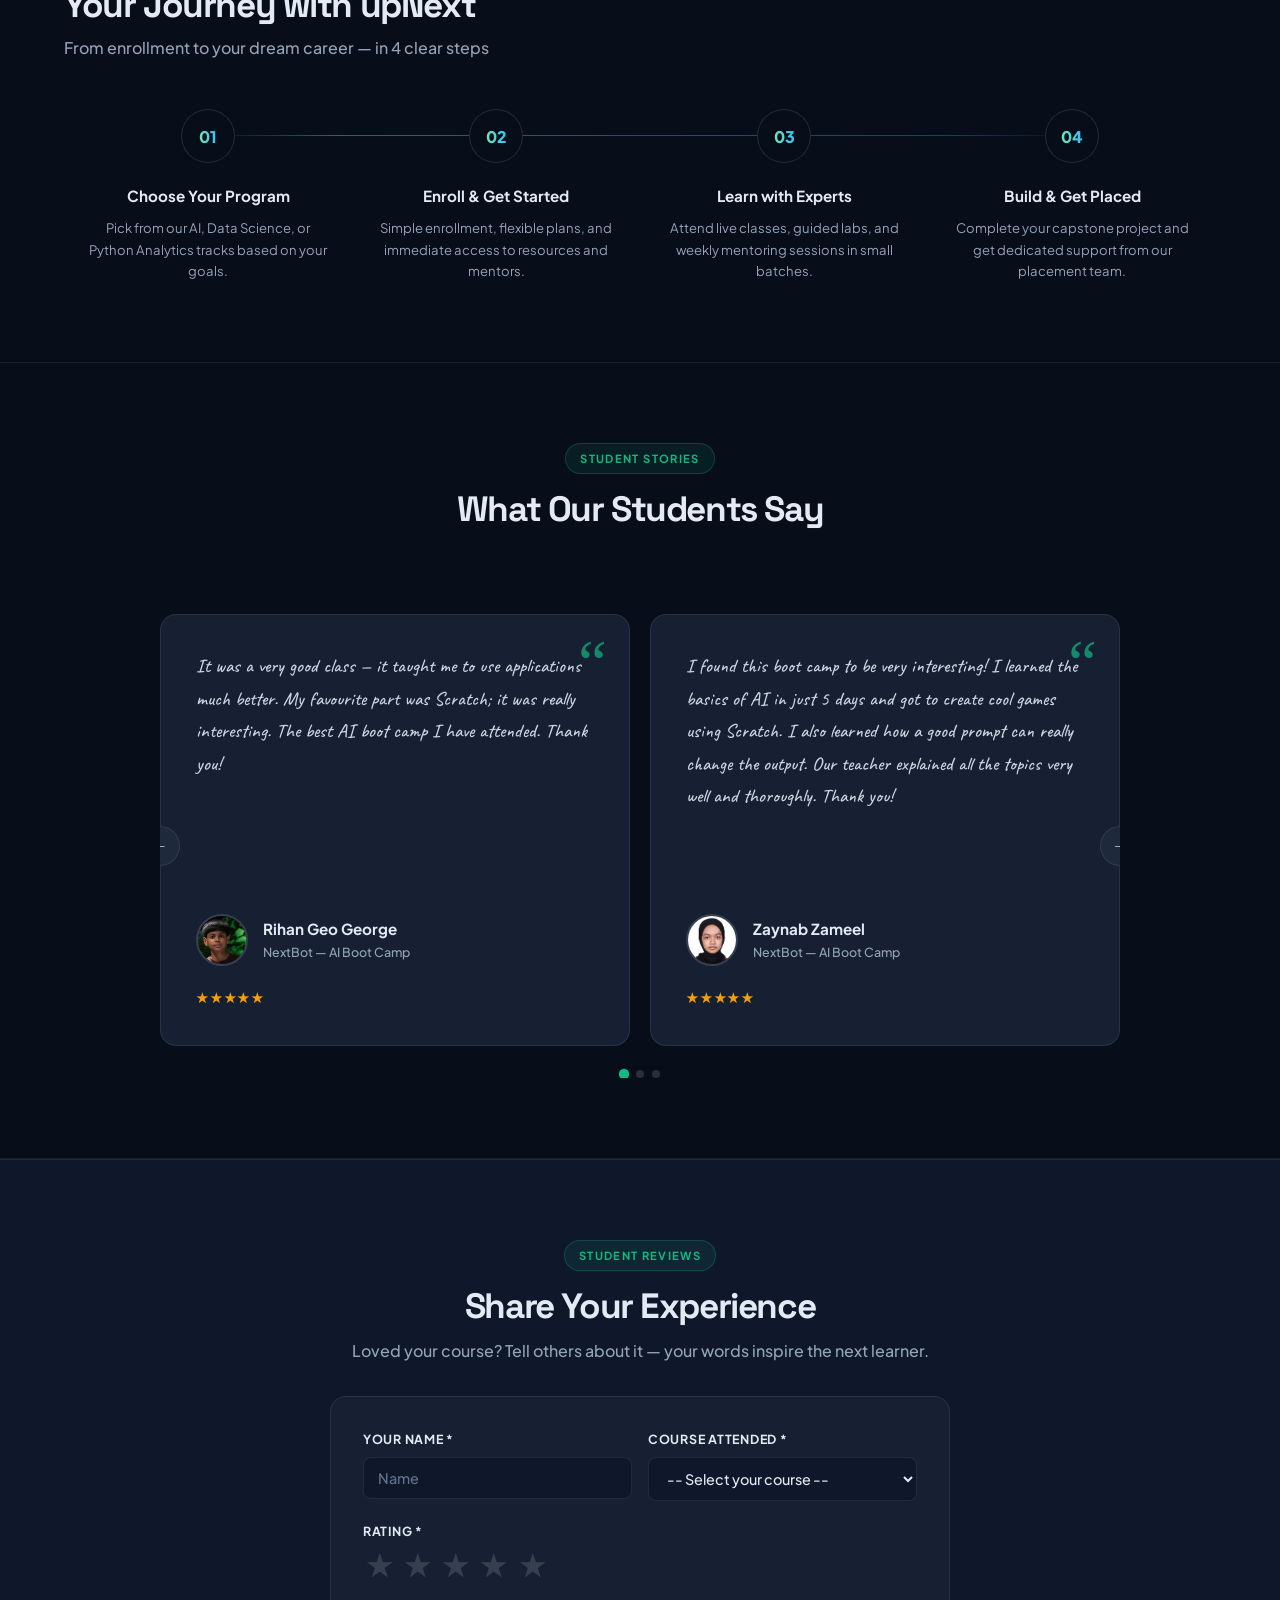
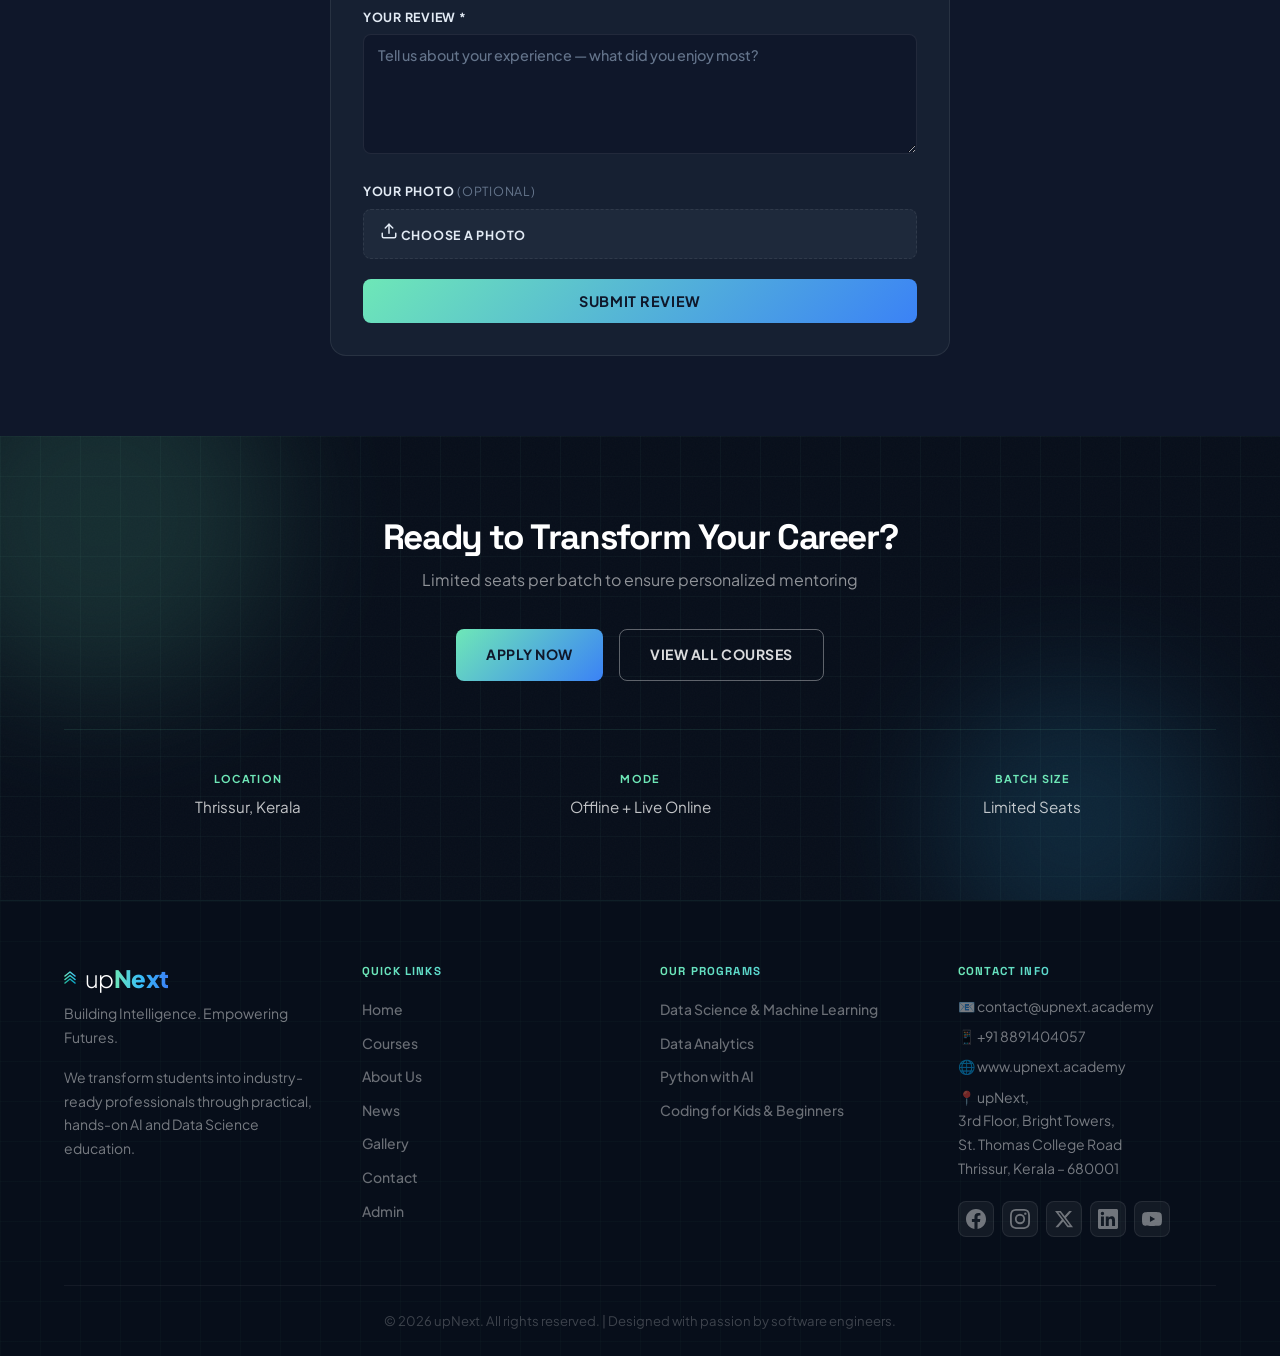
==== commit 252a4342: "Added team founders info and testimonials" ====
--- a/index.html
+++ b/index.html
@@ -80,6 +80,10 @@
       ]
     }
     </script>
+    <!-- Meta Pixel -->
+    <script>!function(f,b,e,v,n,t,s){if(f.fbq)return;n=f.fbq=function(){n.callMethod?n.callMethod.apply(n,arguments):n.queue.push(arguments)};if(!f._fbq)f._fbq=n;n.push=n;n.loaded=!0;n.version='2.0';n.queue=[];t=b.createElement(e);t.async=!0;t.src=v;s=b.getElementsByTagName(e)[0];s.parentNode.insertBefore(t,s)}(window,document,'script','https://connect.facebook.net/en_US/fbevents.js');fbq('init','1273080377784841');fbq('track','PageView');</script>
+    <noscript><img height="1" width="1" style="display:none" src="https://www.facebook.com/tr?id=1273080377784841&ev=PageView&noscript=1"/></noscript>
+    <!-- End Meta Pixel -->
     <link rel="stylesheet" href="css/styles.css">
 </head>
 <body>
@@ -505,6 +509,147 @@
         </div>
     </section>
 
+    <!-- Testimonials Section -->
+    <section class="testimonials-section">
+        <div class="container">
+            <div class="section-header-center">
+                <p class="section-label-tag">Student Stories</p>
+                <h2>What Our Students Say</h2>
+                <p class="section-subtitle">Real experiences from real learners</p>
+            </div>
+            <div class="testimonials-carousel" id="testimonialsCarousel">
+                <div class="testimonials-track" id="testimonialsTrack">
+                    <div class="testimonial-card">
+                        <div class="testimonial-quote-mark">&ldquo;</div>
+                        <p class="testimonial-text">It was a very good class — it taught me to use applications much better. My favourite part was Scratch; it was really interesting. The best AI boot camp I have attended. Thank you!</p>
+                        <div class="testimonial-footer">
+                            <img src="images/testimonial-rihan.jpeg" alt="Rihan Geo George" class="testimonial-avatar" loading="lazy">
+                            <div>
+                                <p class="testimonial-name">Rihan Geo George</p>
+                                <p class="testimonial-course">NextBot — AI Boot Camp</p>
+                            </div>
+                        </div>
+                        <div class="testimonial-stars" aria-label="5 stars">★★★★★</div>
+                    </div>
+                    <div class="testimonial-card">
+                        <div class="testimonial-quote-mark">&ldquo;</div>
+                        <p class="testimonial-text">I found this boot camp to be very interesting! I learned the basics of AI in just 5 days and got to create cool games using Scratch. I also learned how a good prompt can really change the output. Our teacher explained all the topics very well and thoroughly. Thank you!</p>
+                        <div class="testimonial-footer">
+                            <img src="images/testimonial-zaynab.jpeg" alt="Zaynab Zameel" class="testimonial-avatar" loading="lazy">
+                            <div>
+                                <p class="testimonial-name">Zaynab Zameel</p>
+                                <p class="testimonial-course">NextBot — AI Boot Camp</p>
+                            </div>
+                        </div>
+                        <div class="testimonial-stars" aria-label="5 stars">★★★★★</div>
+                    </div>
+                    <div class="testimonial-card">
+                        <div class="testimonial-quote-mark">&ldquo;</div>
+                        <p class="testimonial-text">I would like to thank Famitha Mam and the upNext team for this wonderful 10-day session. Before attending, I had only basic knowledge of Python and was confused about Data Science and ML for my upcoming semester. These sessions helped me understand clearly and gave me much more confidence. Famitha Mam explained everything in a very simple and understandable way. Thank you!</p>
+                        <div class="testimonial-footer">
+                            <img src="images/testimonial-jasma.jpeg" alt="Jasma Usman" class="testimonial-avatar" loading="lazy">
+                            <div>
+                                <p class="testimonial-name">Jasma Usman</p>
+                                <p class="testimonial-course">Faculty Development Program &nbsp;·&nbsp; Asst. Professor, ISS Arts &amp; Science College</p>
+                            </div>
+                        </div>
+                        <div class="testimonial-stars" aria-label="5 stars">★★★★★</div>
+                    </div>
+                    <div class="testimonial-card">
+                        <div class="testimonial-quote-mark">&ldquo;</div>
+                        <p class="testimonial-text">I joined the AI Bootcamp online by upNext and it was really fun! After the first class where we learned the basics, we started doing practical activities like Scratch programming and making stories with Gemini. I liked those sessions the most! Our teacher, Mufeeda Teacher, was very kind and calmly answered all our questions. Thank you!</p>
+                        <div class="testimonial-footer">
+                            <img src="images/testimonial-diya.jpeg" alt="Diya Anil" class="testimonial-avatar" loading="lazy">
+                            <div>
+                                <p class="testimonial-name">Diya Anil</p>
+                                <p class="testimonial-course">NextBot — AI Boot Camp &nbsp;·&nbsp; Std. 6, Thiruvananthapuram</p>
+                            </div>
+                        </div>
+                        <div class="testimonial-stars" aria-label="5 stars">★★★★★</div>
+                    </div>
+                </div>
+                <button class="t-arrow t-arrow--prev" id="tPrev" aria-label="Previous">&#8592;</button>
+                <button class="t-arrow t-arrow--next" id="tNext" aria-label="Next">&#8594;</button>
+                <div class="t-dots" id="tDots"></div>
+            </div>
+        </div>
+    </section>
+
+    <!-- Leave a Review Section -->
+    <section class="review-section">
+        <div class="container">
+            <div class="review-layout">
+                <div class="review-intro">
+                    <p class="section-label-tag">Student Reviews</p>
+                    <h2>Share Your Experience</h2>
+                    <p class="section-subtitle" style="margin-bottom:0">Loved your course? Tell others about it — your words inspire the next learner.</p>
+                </div>
+                <div class="review-form-wrap">
+                    <form id="reviewForm" name="student-review" data-netlify="true" enctype="multipart/form-data">
+                        <input type="hidden" name="form-name" value="student-review">
+
+                        <div class="review-row">
+                        <div class="form-group">
+                            <label for="reviewName">Your Name *</label>
+                            <input type="text" id="reviewName" name="name" placeholder="Name" required>
+                        </div>
+
+                        <div class="form-group">
+                            <label for="reviewCourse">Course Attended *</label>
+                            <select id="reviewCourse" name="course" required>
+                                <option value="">-- Select your course --</option>
+                                <option value="NextBot — AI Boot Camp">NextBot — AI Boot Camp</option>
+                                <option value="Data Science &amp; Machine Learning">Data Science &amp; Machine Learning</option>
+                                <option value="Data Analytics">Data Analytics</option>
+                                <option value="Python with AI">Python with AI</option>
+                                <option value="Coding for Kids &amp; Beginners">Coding for Kids &amp; Beginners</option>
+                            </select>
+                        </div>
+                        </div><!-- /.review-row -->
+
+                        <div class="form-group">
+                            <label>Rating *</label>
+                            <div class="star-rating" role="radiogroup" aria-label="Rating">
+                                <input type="radio" id="star5" name="rating" value="5 stars" required>
+                                <label for="star5" aria-label="5 stars">★</label>
+                                <input type="radio" id="star4" name="rating" value="4 stars">
+                                <label for="star4" aria-label="4 stars">★</label>
+                                <input type="radio" id="star3" name="rating" value="3 stars">
+                                <label for="star3" aria-label="3 stars">★</label>
+                                <input type="radio" id="star2" name="rating" value="2 stars">
+                                <label for="star2" aria-label="2 stars">★</label>
+                                <input type="radio" id="star1" name="rating" value="1 star">
+                                <label for="star1" aria-label="1 star">★</label>
+                            </div>
+                        </div>
+
+                        <div class="form-group">
+                            <label for="reviewText">Your Review *</label>
+                            <textarea id="reviewText" name="review" rows="4" placeholder="Tell us about your experience — what did you enjoy most?" required></textarea>
+                        </div>
+
+                        <div class="form-group">
+                            <label for="reviewPhoto">Your Photo <span style="font-weight:400;color:var(--text-muted)">(optional)</span></label>
+                            <div class="file-upload-wrap">
+                                <input type="file" id="reviewPhoto" name="photo" accept="image/*" class="file-input">
+                                <label for="reviewPhoto" class="file-upload-label">
+                                    <svg width="18" height="18" viewBox="0 0 24 24" fill="none" stroke="currentColor" stroke-width="2" stroke-linecap="round" stroke-linejoin="round"><path d="M21 15v4a2 2 0 0 1-2 2H5a2 2 0 0 1-2-2v-4"/><polyline points="17 8 12 3 7 8"/><line x1="12" y1="3" x2="12" y2="15"/></svg>
+                                    <span id="fileLabel">Choose a photo</span>
+                                </label>
+                            </div>
+                        </div>
+
+                        <button type="submit" class="submit-btn" id="reviewSubmitBtn">Submit Review</button>
+                    </form>
+                    <div id="reviewSuccess" hidden style="text-align:center;padding:2.5rem 1rem;">
+                        <p style="font-size:1.3rem;font-weight:700;color:var(--emerald-deep);margin-bottom:0.5rem;">Thank you! 🙌</p>
+                        <p style="color:var(--text-light);">Your review has been submitted. We appreciate you sharing your experience!</p>
+                    </div>
+                </div>
+            </div>
+        </div>
+    </section>
+
     <!-- CTA Section -->
     <section class="section-dark-cta">
         <div class="section-orb section-orb-teal" style="width:360px;height:360px;top:-100px;left:-80px;" aria-hidden="true"></div>
@@ -558,8 +703,8 @@
                     <select id="bc-course" name="course" required>
                         <option value="" disabled selected>Choose a course</option>
                         <option value="1-Day AI Bootcamp (Offline - Saturdays)">1-Day AI Bootcamp (Offline – Saturdays)</option>
-                        <option value="AI Bootcamp (Online - 5 hours, 1 hour per day)">AI Bootcamp (Online – 5 hours, 1 hour per day)</option>
-                        <option value="Data Science and Machine Learning Foundation Course (April - May)">Data Science &amp; Machine Learning Foundation Course (April – May)</option>
+                        <option value="AI Bootcamp (Online - 5 Days, 1 hour per day)">AI Bootcamp (Online – 5 Days, 1 hour per day)</option>
+                        <option value="Data Science and Machine Learning Foundation Course">Data Science &amp; Machine Learning Foundation Course</option>
                     </select>
                 </div>
 
--- a/css/styles.css
+++ b/css/styles.css
@@ -1,5 +1,5 @@
 /* ─── Fonts ──────────────────────────────────────────────────── */
-@import url('https://fonts.googleapis.com/css2?family=Plus+Jakarta+Sans:wght@300;400;500;600;700;800;900&family=Space+Grotesk:wght@300;400;500;600;700&display=swap');
+@import url('https://fonts.googleapis.com/css2?family=Plus+Jakarta+Sans:wght@300;400;500;600;700;800;900&family=Space+Grotesk:wght@300;400;500;600;700&family=Caveat:wght@400;500;600&display=swap');
 
 /* ─── Design Tokens ──────────────────────────────────────────── */
 :root {
@@ -2670,6 +2670,176 @@
 }
 
 
+/* ─── Founder Cards ───────────────────────────────────────────── */
+.founders-grid {
+    display: grid;
+    grid-template-columns: repeat(auto-fit, minmax(280px, 1fr));
+    gap: 2rem;
+    margin-top: 2.5rem;
+}
+
+.founder-card {
+    padding: 2.2rem 1.8rem;
+    border-radius: 15px;
+    text-align: center;
+    transition: transform 0.2s, box-shadow 0.2s, border-color 0.2s;
+}
+
+.founder-card:hover {
+    transform: translateY(-3px);
+    box-shadow: 0 8px 28px rgba(0,0,0,0.07);
+}
+
+html[data-theme="dark"] .founder-card:hover {
+    box-shadow: 0 8px 28px rgba(0,0,0,0.3);
+}
+
+.founder-avatar {
+    width: 96px;
+    height: 96px;
+    margin: 0 auto 1.2rem;
+    border-radius: 50%;
+    object-fit: cover;
+    display: block;
+}
+
+.founder-name {
+    color: var(--text-dark);
+    margin: 0 0 0.2rem;
+}
+
+.founder-title {
+    color: var(--emerald-deep);
+    font-weight: 600;
+    font-size: 0.95rem;
+    margin: 0 0 1rem;
+}
+
+html[data-theme="dark"] .founder-title { color: var(--emerald); }
+
+.founder-bio {
+    color: var(--text-body);
+    font-size: 0.92rem;
+    line-height: 1.65;
+    text-align: left;
+    margin: 0;
+}
+
+/* ─── News & Activities Cards ────────────────────────────────── */
+.activity-grid {
+    display: grid;
+    grid-template-columns: repeat(auto-fit, minmax(min(320px, 100%), 1fr));
+    gap: 1.75rem;
+    margin-top: 2.5rem;
+}
+
+.activity-card {
+    background: var(--white);
+    border-radius: 16px;
+    overflow: hidden;
+    border: 1px solid var(--border);
+    box-shadow: 0 2px 12px rgba(0,0,0,0.05);
+    transition: transform 0.25s, box-shadow 0.25s, border-color 0.25s;
+}
+
+.activity-card:hover {
+    transform: translateY(-6px);
+    box-shadow: 0 16px 40px rgba(0,0,0,0.1), 0 0 0 1px var(--emerald-deep);
+    border-color: var(--emerald-deep);
+}
+
+html[data-theme="dark"] .activity-card {
+    background: var(--bg-card-dark);
+    border-color: var(--border);
+    box-shadow: 0 2px 16px rgba(0,0,0,0.3);
+}
+
+html[data-theme="dark"] .activity-card:hover {
+    border-color: var(--emerald);
+    box-shadow: 0 16px 40px rgba(0,0,0,0.4), 0 0 0 1px var(--emerald);
+}
+
+.activity-image {
+    aspect-ratio: 16 / 10;
+    display: flex;
+    align-items: center;
+    justify-content: center;
+    background: linear-gradient(135deg, rgba(110,231,183,0.18), rgba(56,189,248,0.18));
+    color: var(--emerald-deep);
+}
+
+.activity-image img {
+    width: 100%;
+    height: 100%;
+    object-fit: cover;
+}
+
+html[data-theme="dark"] .activity-image { color: var(--emerald); }
+
+.activity-body {
+    padding: 1.5rem 1.75rem;
+}
+
+.activity-date {
+    font-size: 0.78rem;
+    font-weight: 700;
+    letter-spacing: 0.04em;
+    text-transform: uppercase;
+    color: var(--emerald-deep);
+    margin-bottom: 0.4rem;
+}
+
+html[data-theme="dark"] .activity-date { color: var(--emerald); }
+
+.activity-title {
+    font-size: 1.1rem;
+    color: var(--text-dark);
+    margin: 0 0 0.5rem;
+}
+
+.activity-desc {
+    font-size: 0.9rem;
+    color: var(--text-body);
+    margin: 0;
+    line-height: 1.6;
+}
+
+/* ─── Gallery Grid ────────────────────────────────────────────── */
+.gallery-grid {
+    display: grid;
+    grid-template-columns: repeat(auto-fit, minmax(220px, 1fr));
+    gap: 1.25rem;
+}
+
+.gallery-item {
+    aspect-ratio: 4 / 3;
+    border-radius: 14px;
+    overflow: hidden;
+    display: flex;
+    align-items: center;
+    justify-content: center;
+    background: linear-gradient(135deg, rgba(110,231,183,0.18), rgba(56,189,248,0.18));
+    color: var(--emerald-deep);
+    border: 1px solid var(--border);
+    transition: transform 0.25s, box-shadow 0.25s;
+}
+
+.gallery-item:hover {
+    transform: translateY(-4px);
+    box-shadow: 0 12px 32px rgba(0,0,0,0.08);
+}
+
+.gallery-item img {
+    width: 100%;
+    height: 100%;
+    object-fit: cover;
+}
+
+html[data-theme="dark"] .gallery-item {
+    border-color: var(--border);
+    color: var(--emerald);
+}
+
 /* ─── Learning Approach Cards ────────────────────────────────── */
 .approach-grid {
     display: grid;
@@ -2738,6 +2908,336 @@
     z-index: 1;
 }
 
+/* ─── Testimonials Section ───────────────────────────────────── */
+.testimonials-section {
+    padding: 80px 0;
+    background: var(--light-bg);
+    border-top: 1px solid var(--border);
+    border-bottom: 1px solid var(--border);
+}
+
+html[data-theme="dark"] .testimonials-section {
+    background: var(--bg-darkest);
+}
+
+.section-header-center {
+    text-align: center;
+    margin-bottom: 3rem;
+}
+
+.section-label-tag {
+    display: inline-block;
+    font-size: 0.7rem;
+    font-weight: 700;
+    letter-spacing: 0.12em;
+    text-transform: uppercase;
+    color: var(--emerald-deep);
+    background: rgba(16, 185, 129, 0.1);
+    border: 1px solid rgba(16, 185, 129, 0.25);
+    border-radius: 20px;
+    padding: 0.3rem 0.9rem;
+    margin-bottom: 0.9rem;
+}
+
+.testimonials-carousel {
+    position: relative;
+    max-width: 960px;
+    margin: 0 auto;
+    overflow: hidden;
+    --card-w: calc((100% - 1.25rem) / 2);
+}
+
+.testimonials-track {
+    display: flex;
+    flex-wrap: nowrap;
+    gap: 1.25rem;
+    transition: transform 0.45s cubic-bezier(0.4, 0, 0.2, 1);
+}
+
+.testimonial-card {
+    flex: 0 0 var(--card-w);
+    width: var(--card-w);
+    background: var(--white);
+    border: 1px solid var(--border);
+    border-radius: 16px;
+    padding: 2.2rem;
+    position: relative;
+    display: flex;
+    flex-direction: column;
+    gap: 1.2rem;
+    box-sizing: border-box;
+}
+
+@media (max-width: 640px) {
+    .testimonials-carousel {
+        --card-w: 100%;
+    }
+}
+
+html[data-theme="dark"] .testimonial-card {
+    background: var(--bg-card-dark);
+    border-color: var(--border-dark);
+}
+
+/* Arrows */
+.t-arrow {
+    position: absolute;
+    top: 50%;
+    transform: translateY(-50%);
+    width: 40px;
+    height: 40px;
+    border-radius: 50%;
+    border: 1.5px solid var(--border-strong);
+    background: var(--white);
+    color: var(--text-dark);
+    font-size: 1rem;
+    cursor: pointer;
+    display: flex;
+    align-items: center;
+    justify-content: center;
+    transition: background 0.2s, border-color 0.2s, color 0.2s;
+    z-index: 2;
+}
+
+.t-arrow:hover {
+    background: var(--emerald-deep);
+    border-color: var(--emerald-deep);
+    color: #fff;
+}
+
+html[data-theme="dark"] .t-arrow {
+    background: var(--bg-elevated);
+    border-color: var(--border-dark);
+    color: var(--text-dark);
+}
+
+.t-arrow--prev { left: -20px; }
+.t-arrow--next { right: -20px; }
+
+/* Dots */
+.t-dots {
+    display: flex;
+    justify-content: center;
+    gap: 0.5rem;
+    margin-top: 1.5rem;
+}
+
+.t-dot {
+    width: 8px;
+    height: 8px;
+    border-radius: 50%;
+    background: var(--border-strong);
+    border: none;
+    cursor: pointer;
+    padding: 0;
+    transition: background 0.2s, transform 0.2s;
+}
+
+.t-dot.active {
+    background: var(--emerald-deep);
+    transform: scale(1.3);
+}
+
+.testimonial-card--wide {
+    grid-column: unset;
+}
+
+.testimonial-quote-mark {
+    font-size: 4rem;
+    line-height: 1;
+    color: var(--emerald-deep);
+    opacity: 0.7;
+    font-family: Georgia, serif;
+    position: absolute;
+    top: 1rem;
+    right: 1.4rem;
+    pointer-events: none;
+}
+
+.testimonial-text {
+    font-family: 'Caveat', cursive;
+    font-size: 1.2rem;
+    font-weight: 500;
+    line-height: 1.7;
+    color: var(--text-body);
+    flex: 1;
+}
+
+.testimonial-footer {
+    display: flex;
+    align-items: center;
+    gap: 0.9rem;
+    margin-top: auto;
+}
+
+.testimonial-card--wide {
+    grid-column: 1 / -1;
+}
+
+.testimonial-avatar {
+    width: 52px;
+    height: 52px;
+    border-radius: 50%;
+    object-fit: cover;
+    object-position: center top;
+    border: 2px solid var(--border-strong);
+    flex-shrink: 0;
+}
+
+.testimonial-avatar--initials {
+    display: flex;
+    align-items: center;
+    justify-content: center;
+    background: linear-gradient(135deg, var(--emerald-deep), var(--blue));
+    color: #fff;
+    font-size: 0.85rem;
+    font-weight: 700;
+    font-family: var(--font-main);
+    letter-spacing: 0.04em;
+    border: none;
+}
+
+.testimonial-name {
+    font-size: 0.95rem;
+    font-weight: 700;
+    color: var(--text-dark);
+    margin: 0;
+}
+
+.testimonial-course {
+    font-size: 0.78rem;
+    color: var(--text-light);
+    font-weight: 500;
+    margin: 0;
+}
+
+.testimonial-stars {
+    font-size: 0.9rem;
+    color: #F59E0B;
+    letter-spacing: 0.05em;
+}
+
+@media (max-width: 640px) {
+    .t-arrow--prev { left: -12px; }
+    .t-arrow--next { right: -12px; }
+}
+
+/* ─── Leave a Review Section ────────────────────────────────── */
+.review-section {
+    padding: 80px 0;
+    background: var(--white);
+    border-top: 1px solid var(--border);
+}
+
+html[data-theme="dark"] .review-section {
+    background: var(--bg-dark);
+}
+
+.review-layout {
+    display: flex;
+    flex-direction: column;
+    align-items: center;
+    max-width: 620px;
+    margin: 0 auto;
+}
+
+.review-intro {
+    text-align: center;
+    margin-bottom: 2rem;
+}
+
+.review-intro .section-label-tag { margin-bottom: 0.9rem; }
+.review-intro h2 { margin-bottom: 0.6rem; }
+
+.review-form-wrap {
+    width: 100%;
+    background: var(--light-card);
+    border: 1px solid var(--border);
+    border-radius: 16px;
+    padding: 2rem;
+}
+
+.review-row {
+    display: grid;
+    grid-template-columns: 1fr 1fr;
+    gap: 1rem;
+}
+
+html[data-theme="dark"] .review-form-wrap {
+    background: var(--bg-card-dark);
+    border-color: var(--border-dark);
+}
+
+/* Star Rating */
+.star-rating {
+    display: flex;
+    flex-direction: row-reverse;
+    justify-content: flex-end;
+    gap: 0.2rem;
+}
+
+.star-rating input {
+    display: none;
+}
+
+.star-rating label {
+    font-size: 2rem;
+    color: var(--border-strong);
+    cursor: pointer;
+    transition: color 0.15s;
+    line-height: 1;
+    padding: 0 0.1rem;
+}
+
+.star-rating input:checked ~ label,
+.star-rating label:hover,
+.star-rating label:hover ~ label {
+    color: #F59E0B;
+}
+
+/* File Upload */
+.file-upload-wrap {
+    position: relative;
+}
+
+.file-input {
+    position: absolute;
+    width: 1px;
+    height: 1px;
+    opacity: 0;
+    overflow: hidden;
+}
+
+.file-upload-label {
+    display: flex;
+    align-items: center;
+    gap: 0.6rem;
+    padding: 0.75rem 1rem;
+    border: 1.5px dashed var(--border-strong);
+    border-radius: 8px;
+    cursor: pointer;
+    color: var(--text-light);
+    font-size: 0.92rem;
+    transition: border-color 0.2s, color 0.2s;
+    background: var(--white);
+}
+
+html[data-theme="dark"] .file-upload-label {
+    background: var(--bg-elevated);
+    border-color: var(--border-dark);
+}
+
+.file-upload-label:hover {
+    border-color: var(--emerald-deep);
+    color: var(--emerald-deep);
+}
+
+@media (max-width: 560px) {
+    .review-row {
+        grid-template-columns: 1fr;
+    }
+}
+
 /* ─── Dark CTA Section ───────────────────────────────────────── */
 .section-dark-cta {
     background: var(--bg-darkest);
@@ -2820,7 +3320,7 @@
     position: fixed;
     bottom: 1.75rem;
     right: 1.75rem;
-    z-index: 900;
+    z-index: 1500;
     width: 54px;
     height: 54px;
     border-radius: 50%;
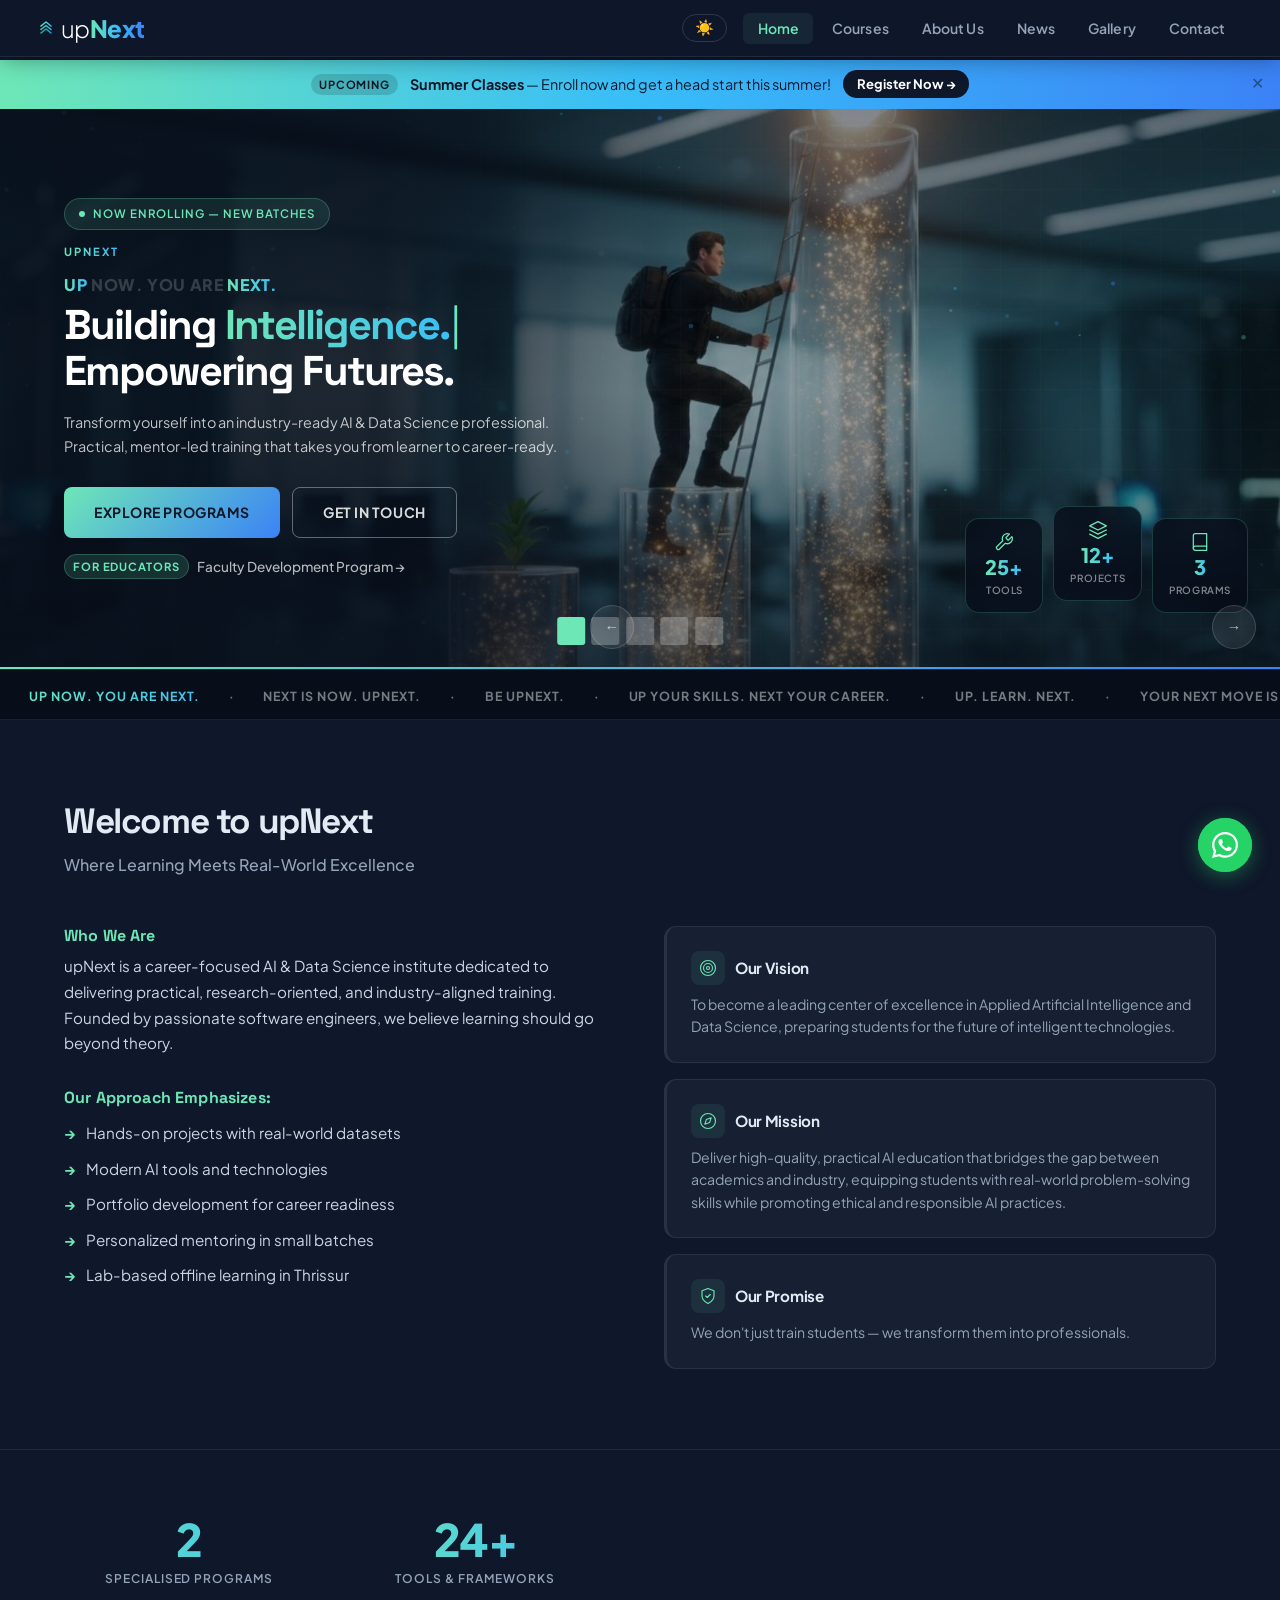
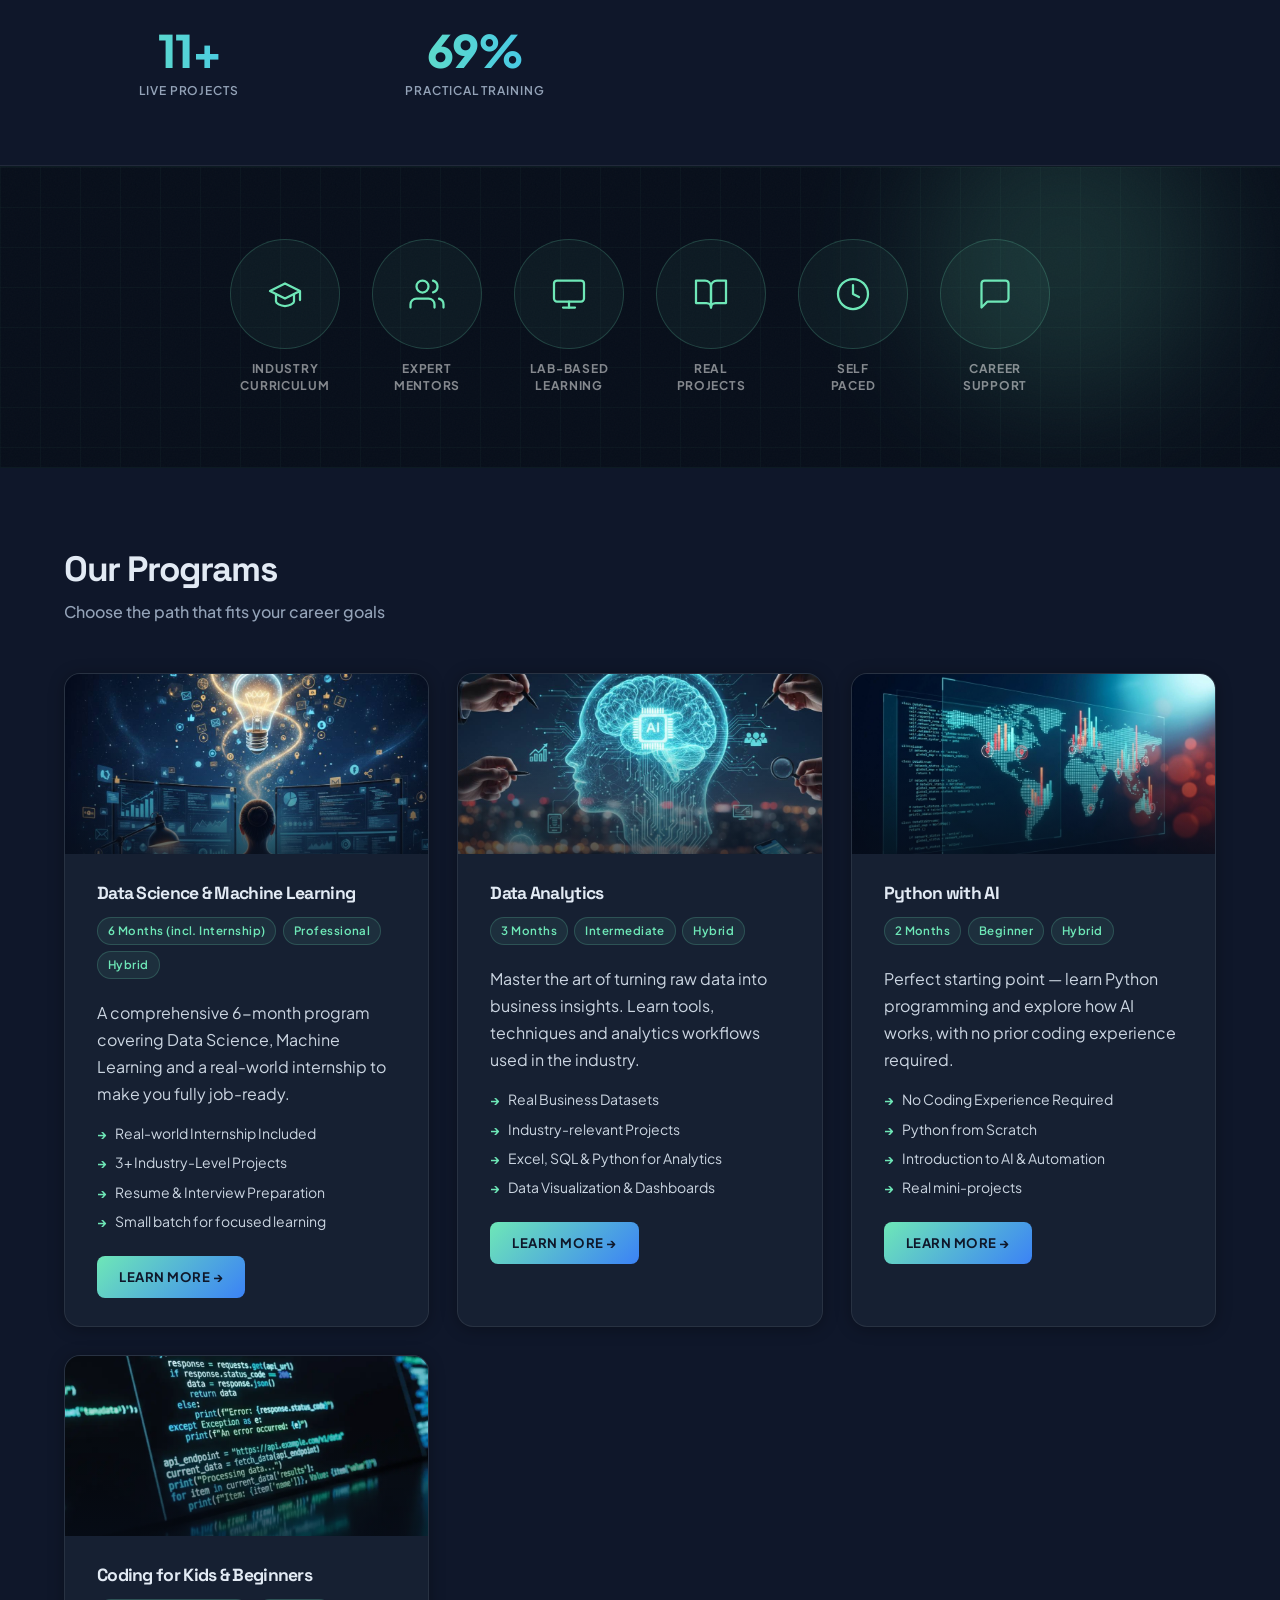
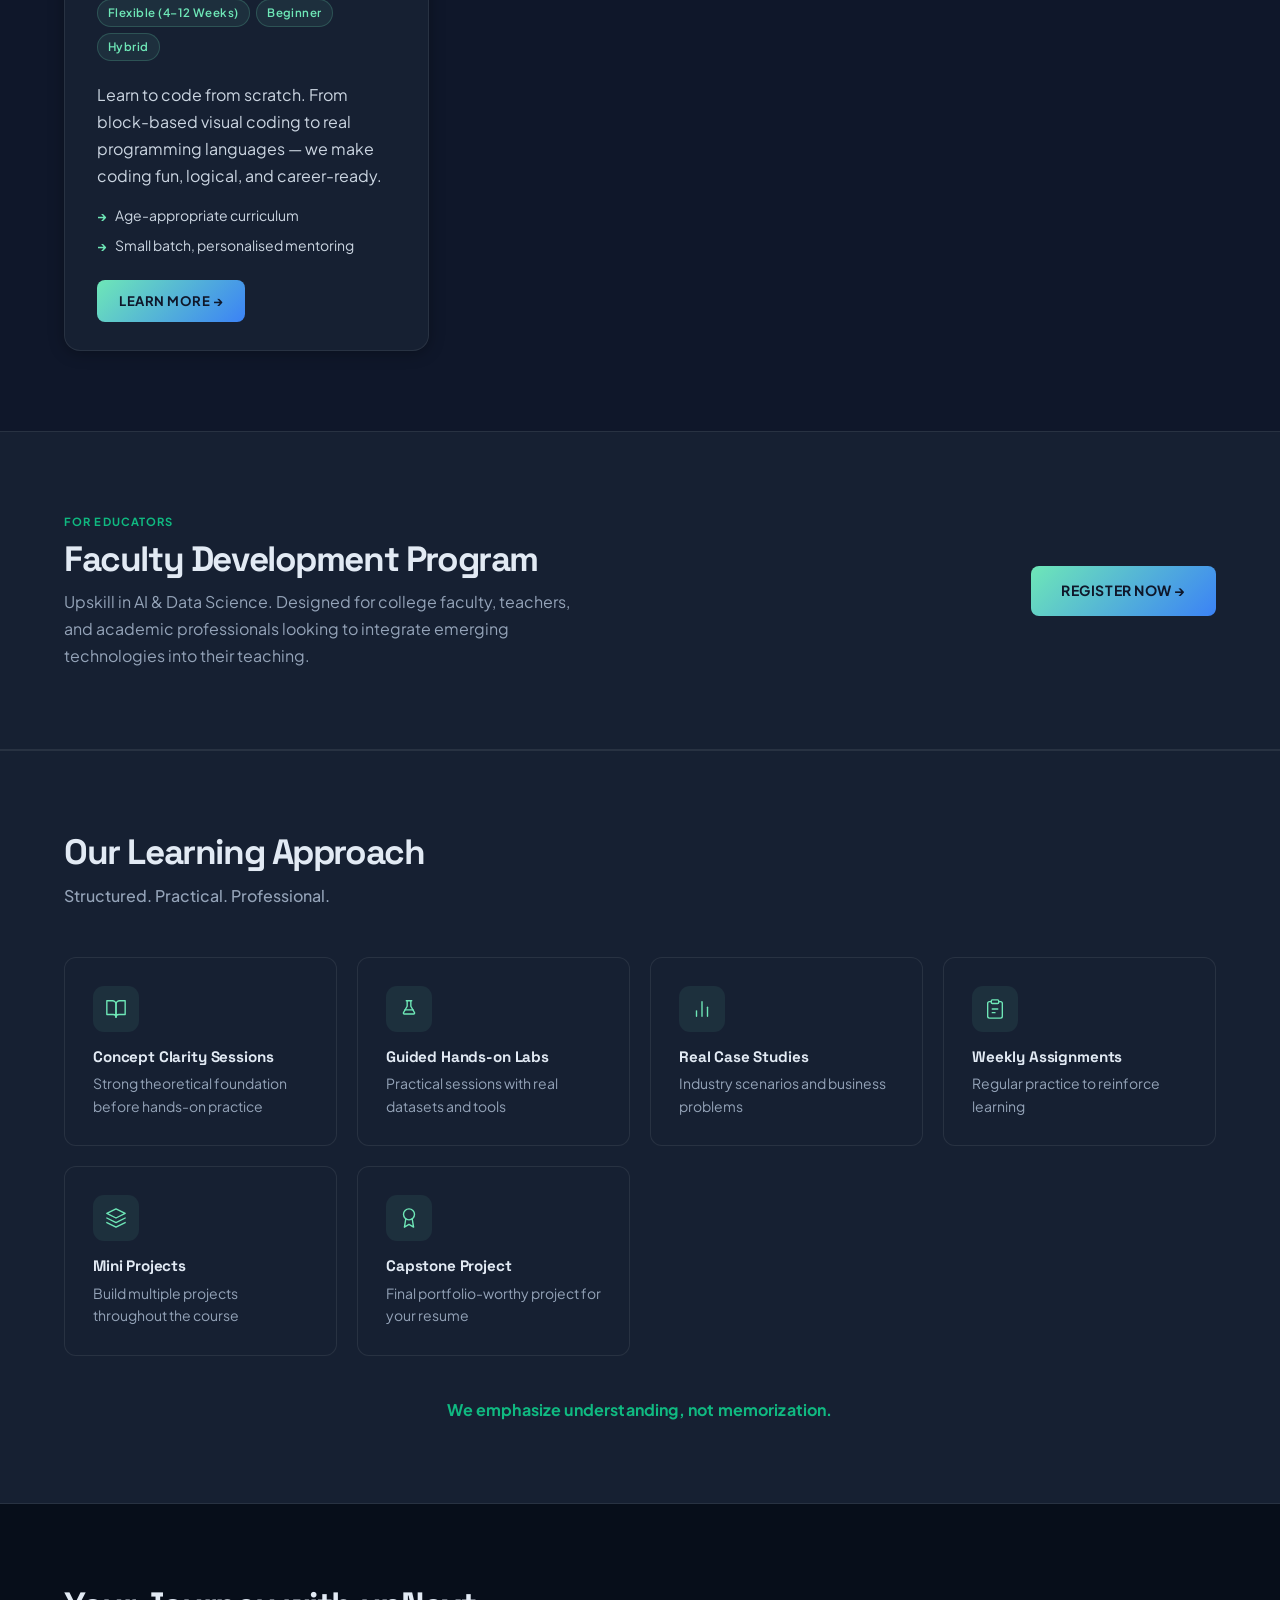
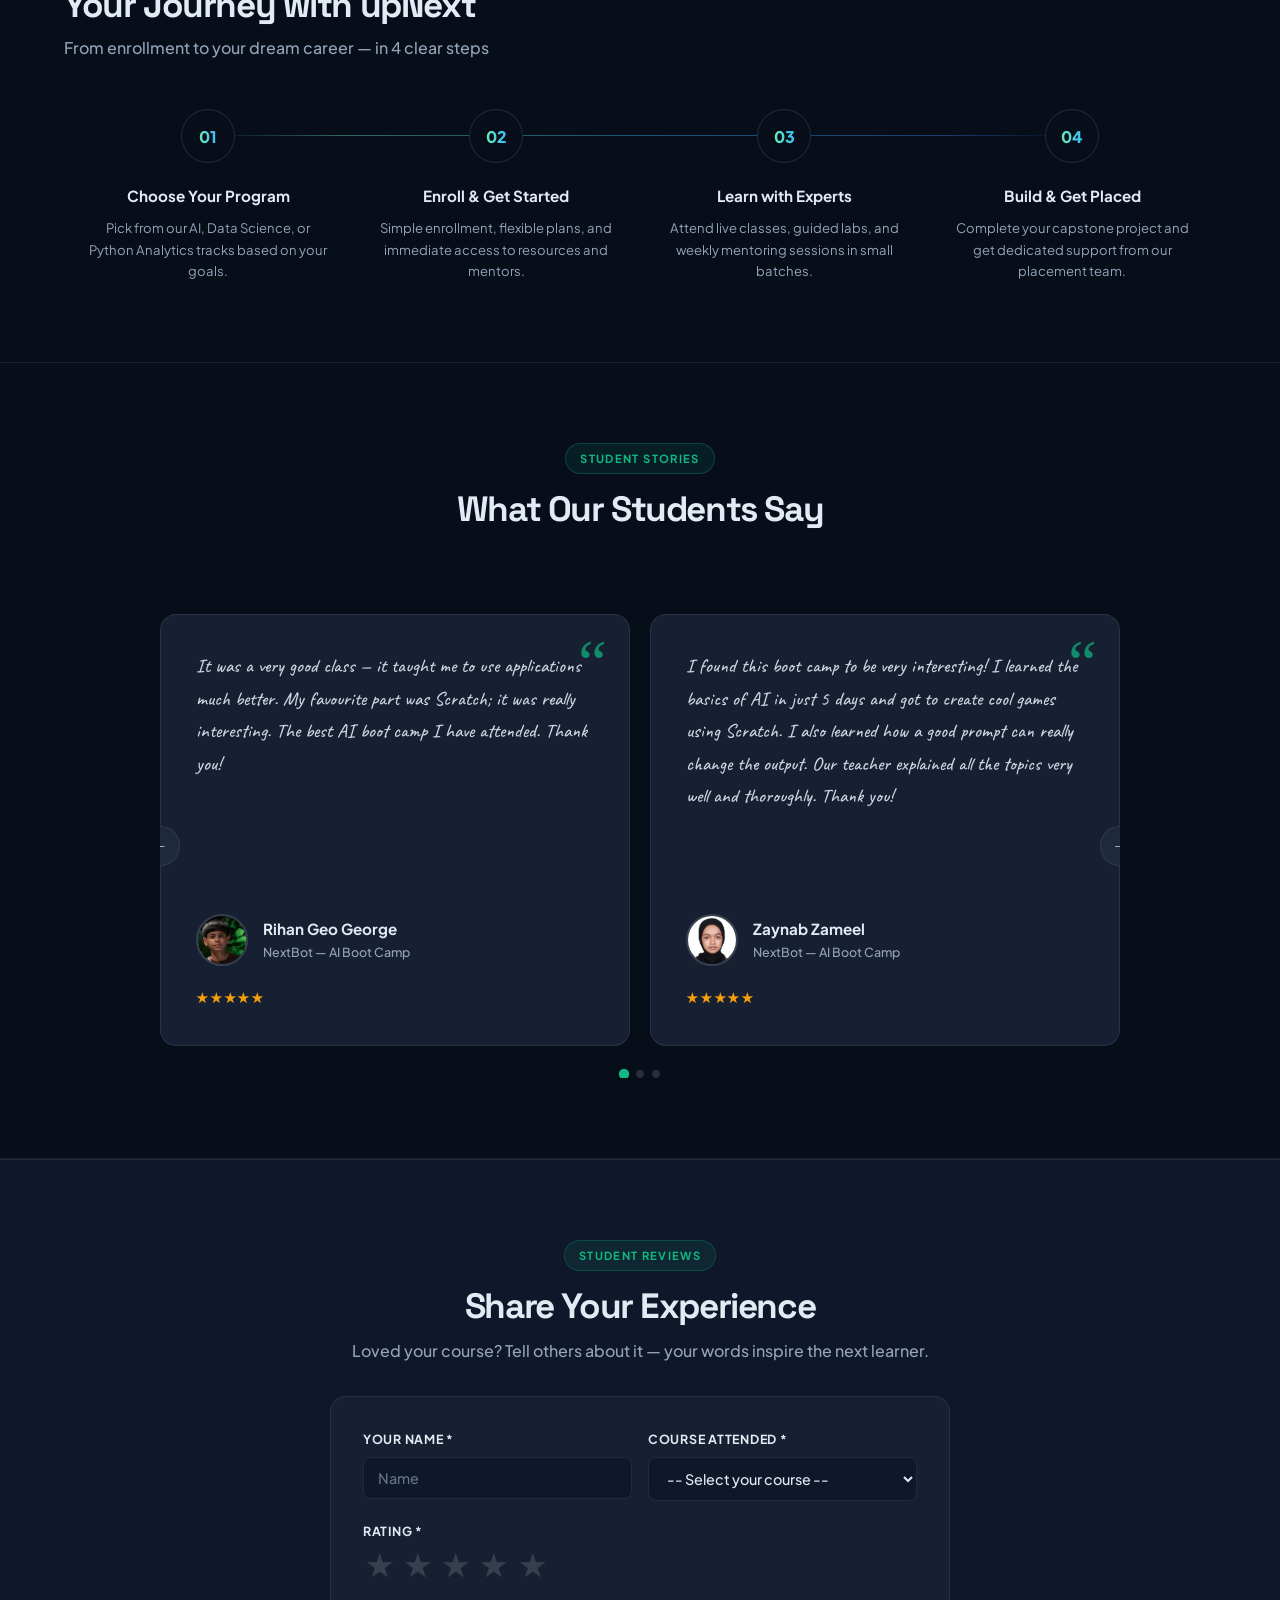
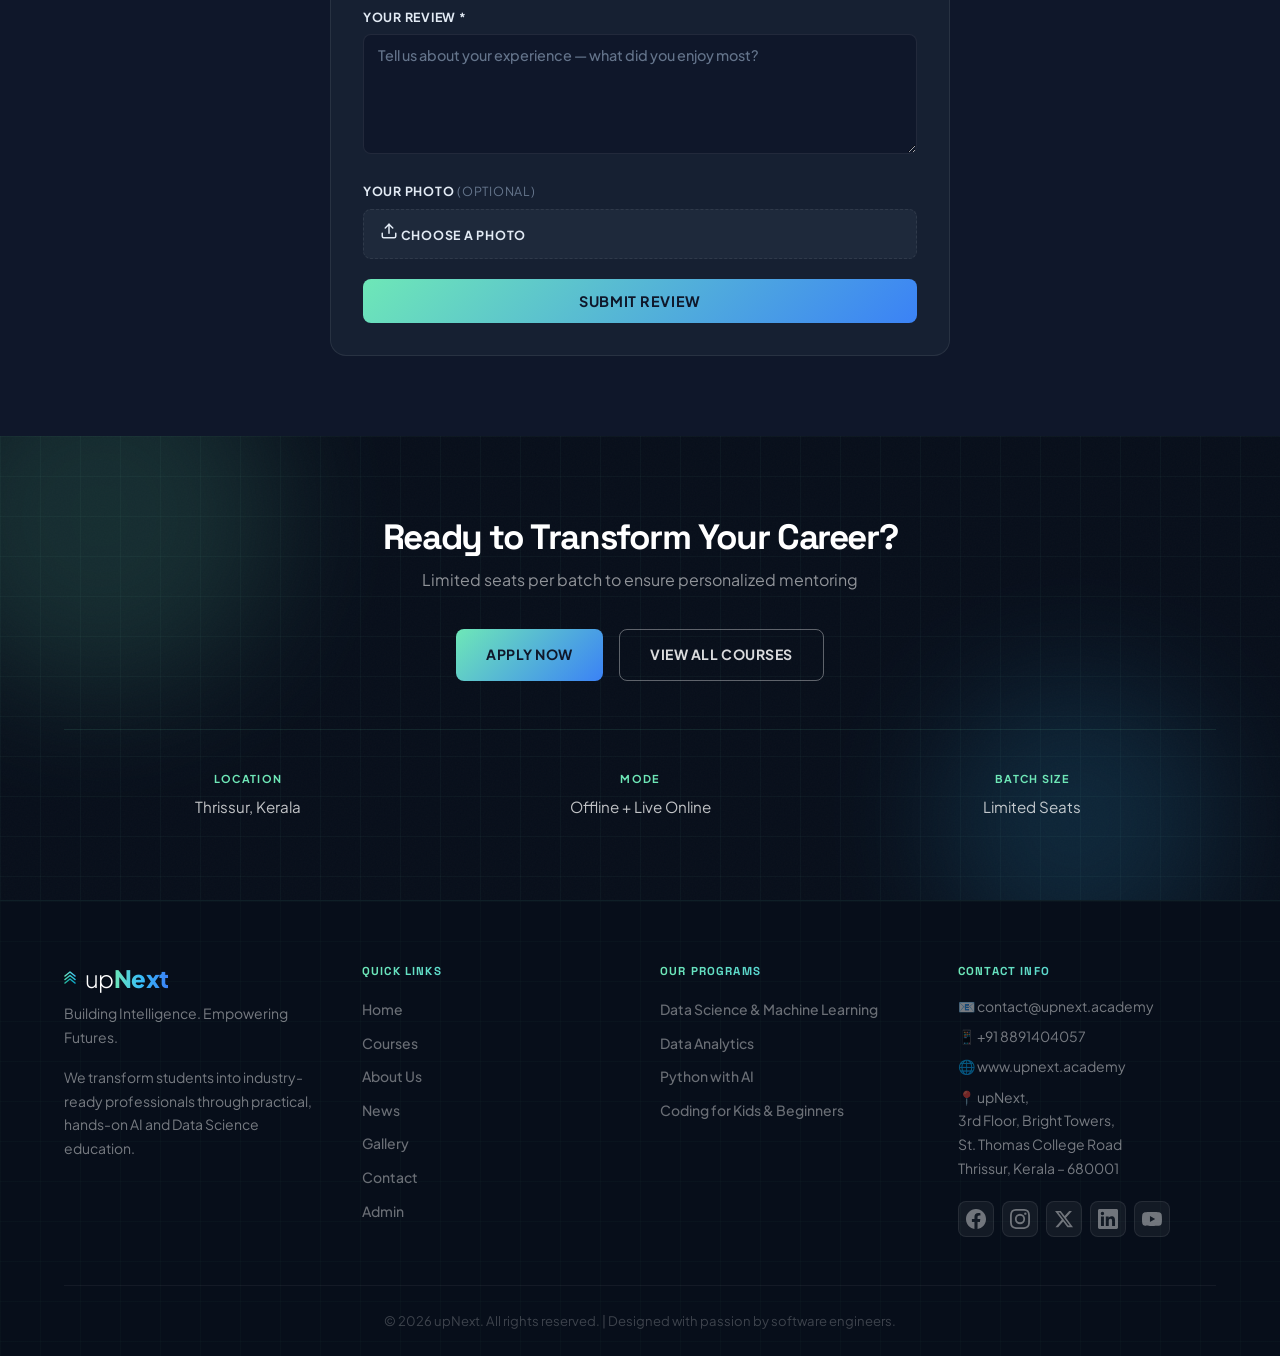
==== commit f0b3dbc0: "Modified images and created local-admin for news and gallery management" ====
--- a/index.html
+++ b/index.html
@@ -523,7 +523,7 @@
                         <div class="testimonial-quote-mark">&ldquo;</div>
                         <p class="testimonial-text">It was a very good class — it taught me to use applications much better. My favourite part was Scratch; it was really interesting. The best AI boot camp I have attended. Thank you!</p>
                         <div class="testimonial-footer">
-                            <img src="images/testimonial-rihan.jpeg" alt="Rihan Geo George" class="testimonial-avatar" loading="lazy">
+                            <img src="images/testimonial-rihan.webp" alt="Rihan Geo George" class="testimonial-avatar" loading="lazy">
                             <div>
                                 <p class="testimonial-name">Rihan Geo George</p>
                                 <p class="testimonial-course">NextBot — AI Boot Camp</p>
@@ -535,7 +535,7 @@
                         <div class="testimonial-quote-mark">&ldquo;</div>
                         <p class="testimonial-text">I found this boot camp to be very interesting! I learned the basics of AI in just 5 days and got to create cool games using Scratch. I also learned how a good prompt can really change the output. Our teacher explained all the topics very well and thoroughly. Thank you!</p>
                         <div class="testimonial-footer">
-                            <img src="images/testimonial-zaynab.jpeg" alt="Zaynab Zameel" class="testimonial-avatar" loading="lazy">
+                            <img src="images/testimonial-zaynab.webp" alt="Zaynab Zameel" class="testimonial-avatar" loading="lazy">
                             <div>
                                 <p class="testimonial-name">Zaynab Zameel</p>
                                 <p class="testimonial-course">NextBot — AI Boot Camp</p>
@@ -547,7 +547,7 @@
                         <div class="testimonial-quote-mark">&ldquo;</div>
                         <p class="testimonial-text">I would like to thank Famitha Mam and the upNext team for this wonderful 10-day session. Before attending, I had only basic knowledge of Python and was confused about Data Science and ML for my upcoming semester. These sessions helped me understand clearly and gave me much more confidence. Famitha Mam explained everything in a very simple and understandable way. Thank you!</p>
                         <div class="testimonial-footer">
-                            <img src="images/testimonial-jasma.jpeg" alt="Jasma Usman" class="testimonial-avatar" loading="lazy">
+                            <img src="images/testimonial-jasma.webp" alt="Jasma Usman" class="testimonial-avatar" loading="lazy">
                             <div>
                                 <p class="testimonial-name">Jasma Usman</p>
                                 <p class="testimonial-course">Faculty Development Program &nbsp;·&nbsp; Asst. Professor, ISS Arts &amp; Science College</p>
@@ -559,7 +559,7 @@
                         <div class="testimonial-quote-mark">&ldquo;</div>
                         <p class="testimonial-text">I joined the AI Bootcamp online by upNext and it was really fun! After the first class where we learned the basics, we started doing practical activities like Scratch programming and making stories with Gemini. I liked those sessions the most! Our teacher, Mufeeda Teacher, was very kind and calmly answered all our questions. Thank you!</p>
                         <div class="testimonial-footer">
-                            <img src="images/testimonial-diya.jpeg" alt="Diya Anil" class="testimonial-avatar" loading="lazy">
+                            <img src="images/testimonial-diya.webp" alt="Diya Anil" class="testimonial-avatar" loading="lazy">
                             <div>
                                 <p class="testimonial-name">Diya Anil</p>
                                 <p class="testimonial-course">NextBot — AI Boot Camp &nbsp;·&nbsp; Std. 6, Thiruvananthapuram</p>
--- a/css/styles.css
+++ b/css/styles.css
@@ -2674,45 +2674,70 @@
 .founders-grid {
     display: grid;
     grid-template-columns: repeat(auto-fit, minmax(280px, 1fr));
-    gap: 2rem;
-    margin-top: 2.5rem;
+    gap: 3.5rem 2rem;
+    margin-top: 4.5rem;
 }
 
 .founder-card {
-    padding: 2.2rem 1.8rem;
-    border-radius: 15px;
+    position: relative;
+    background: var(--light-card);
+    border: 1px solid var(--border);
+    border-radius: 9999px 9999px 18px 18px;
+    padding: 0 1.8rem 2.2rem;
     text-align: center;
+    box-shadow: 0 10px 30px rgba(15,23,42,0.08);
     transition: transform 0.2s, box-shadow 0.2s, border-color 0.2s;
 }
 
 .founder-card:hover {
-    transform: translateY(-3px);
-    box-shadow: 0 8px 28px rgba(0,0,0,0.07);
+    transform: translateY(-4px);
+    box-shadow: 0 16px 40px rgba(15,23,42,0.12);
+}
+
+html[data-theme="dark"] .founder-card {
+    border-color: var(--border-dark);
+    box-shadow: 0 10px 30px rgba(0,0,0,0.35);
 }
 
 html[data-theme="dark"] .founder-card:hover {
-    box-shadow: 0 8px 28px rgba(0,0,0,0.3);
+    box-shadow: 0 16px 40px rgba(0,0,0,0.45);
+}
+
+.founder-card::after {
+    content: '';
+    position: absolute;
+    left: 14%;
+    right: 14%;
+    bottom: 0;
+    height: 4px;
+    border-radius: 0 0 4px 4px;
+    background: var(--grad-brand);
 }
 
 .founder-avatar {
-    width: 96px;
-    height: 96px;
-    margin: 0 auto 1.2rem;
+    width: 128px;
+    height: 128px;
+    margin: -64px auto 1.1rem;
     border-radius: 50%;
     object-fit: cover;
     display: block;
+    border: 5px solid var(--light-card);
+    box-shadow: 0 8px 20px rgba(15,23,42,0.18);
 }
 
 .founder-name {
     color: var(--text-dark);
     margin: 0 0 0.2rem;
+    font-size: 1.15rem;
 }
 
 .founder-title {
     color: var(--emerald-deep);
-    font-weight: 600;
-    font-size: 0.95rem;
-    margin: 0 0 1rem;
+    font-weight: 700;
+    font-size: 0.78rem;
+    letter-spacing: 0.08em;
+    text-transform: uppercase;
+    margin: 0 0 1.1rem;
 }
 
 html[data-theme="dark"] .founder-title { color: var(--emerald); }
@@ -2839,6 +2864,50 @@
     border-color: var(--border);
     color: var(--emerald);
 }
+
+.gallery-item img { cursor: zoom-in; }
+
+/* ─── Lightbox ───────────────────────────────────────────────── */
+.lightbox {
+    display: none;
+    position: fixed;
+    inset: 0;
+    background: rgba(0,0,0,0.85);
+    z-index: 3000;
+    align-items: center;
+    justify-content: center;
+    padding: 40px 20px;
+}
+
+.lightbox.active { display: flex; }
+
+.lightbox img {
+    max-width: 100%;
+    max-height: 90vh;
+    border-radius: 10px;
+    box-shadow: 0 24px 60px rgba(0,0,0,0.4);
+}
+
+.lightbox-close {
+    position: fixed;
+    top: 20px;
+    right: 24px;
+    background: rgba(255,255,255,0.1);
+    border: 1px solid rgba(255,255,255,0.3);
+    color: #fff;
+    font-size: 1.6rem;
+    line-height: 1;
+    width: 44px;
+    height: 44px;
+    border-radius: 50%;
+    cursor: pointer;
+    display: flex;
+    align-items: center;
+    justify-content: center;
+    transition: background 0.2s;
+}
+
+.lightbox-close:hover { background: rgba(255,255,255,0.2); }
 
 /* ─── Learning Approach Cards ────────────────────────────────── */
 .approach-grid {
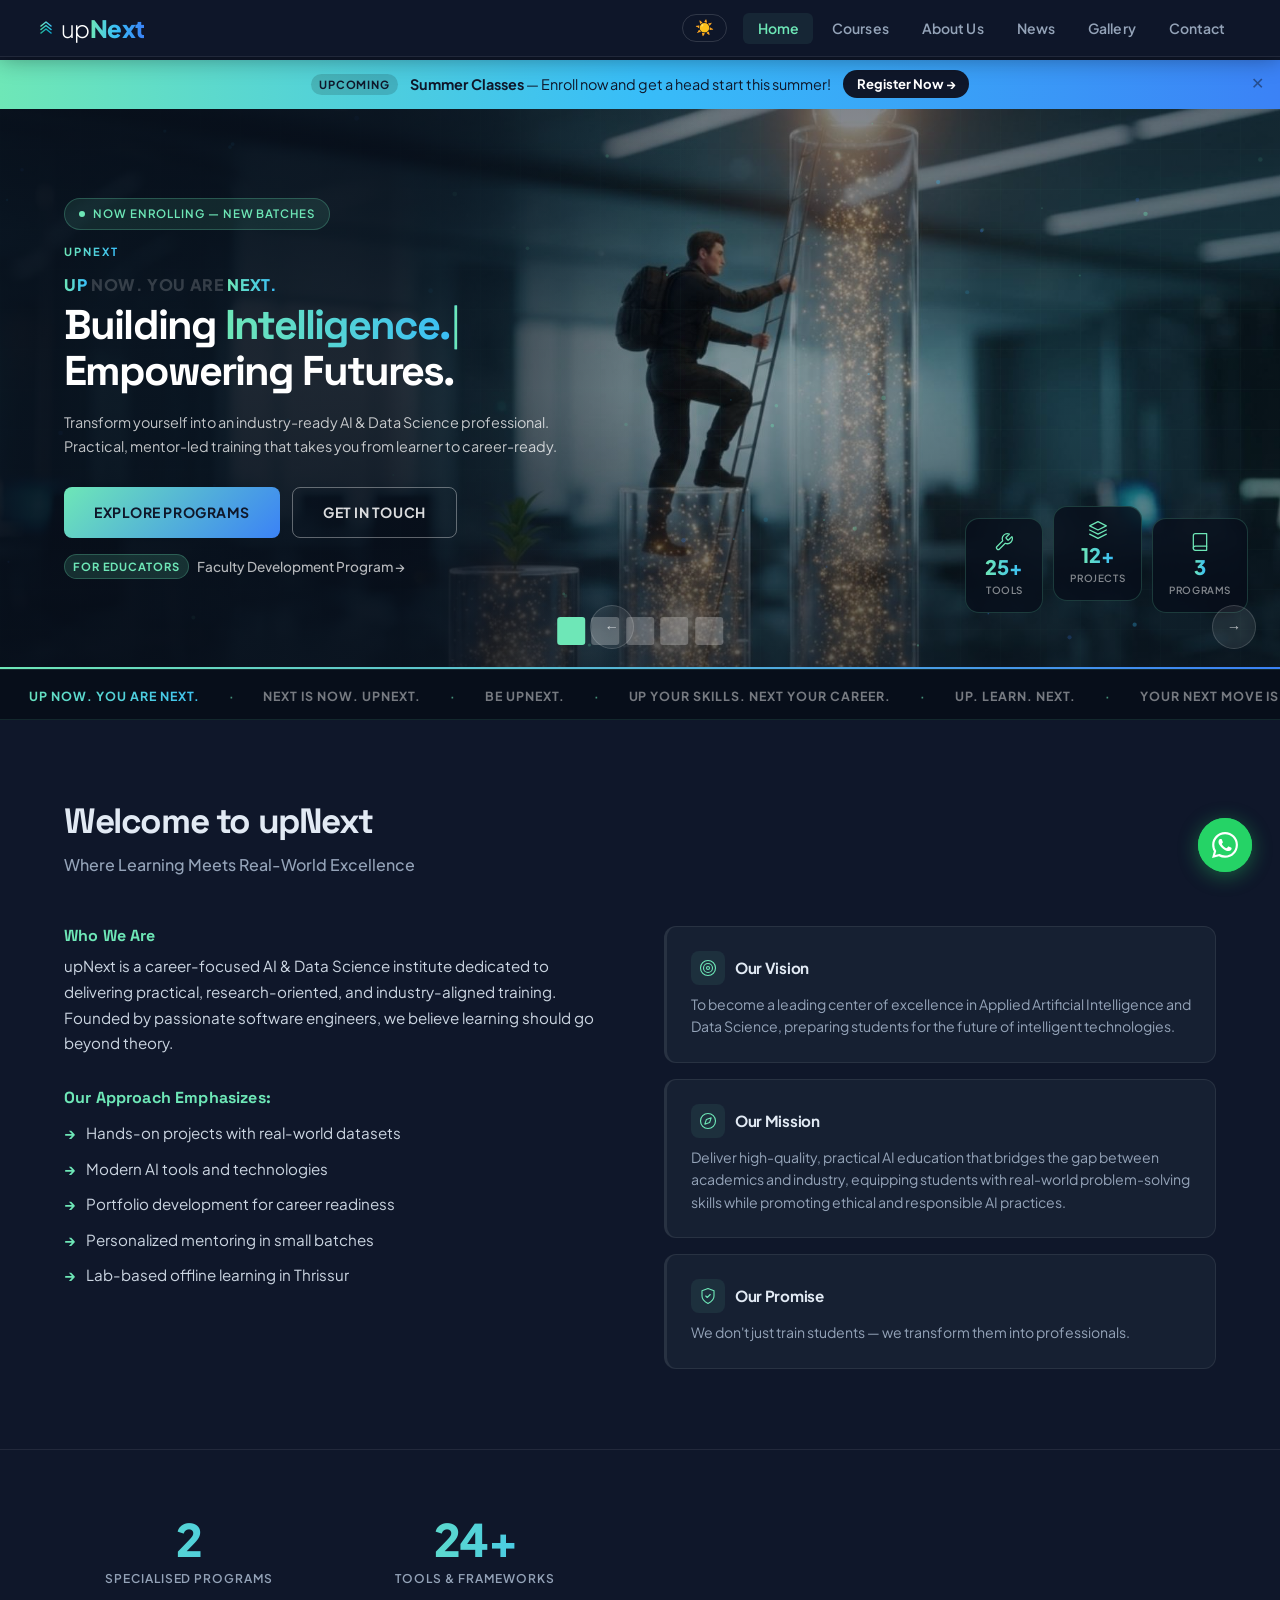
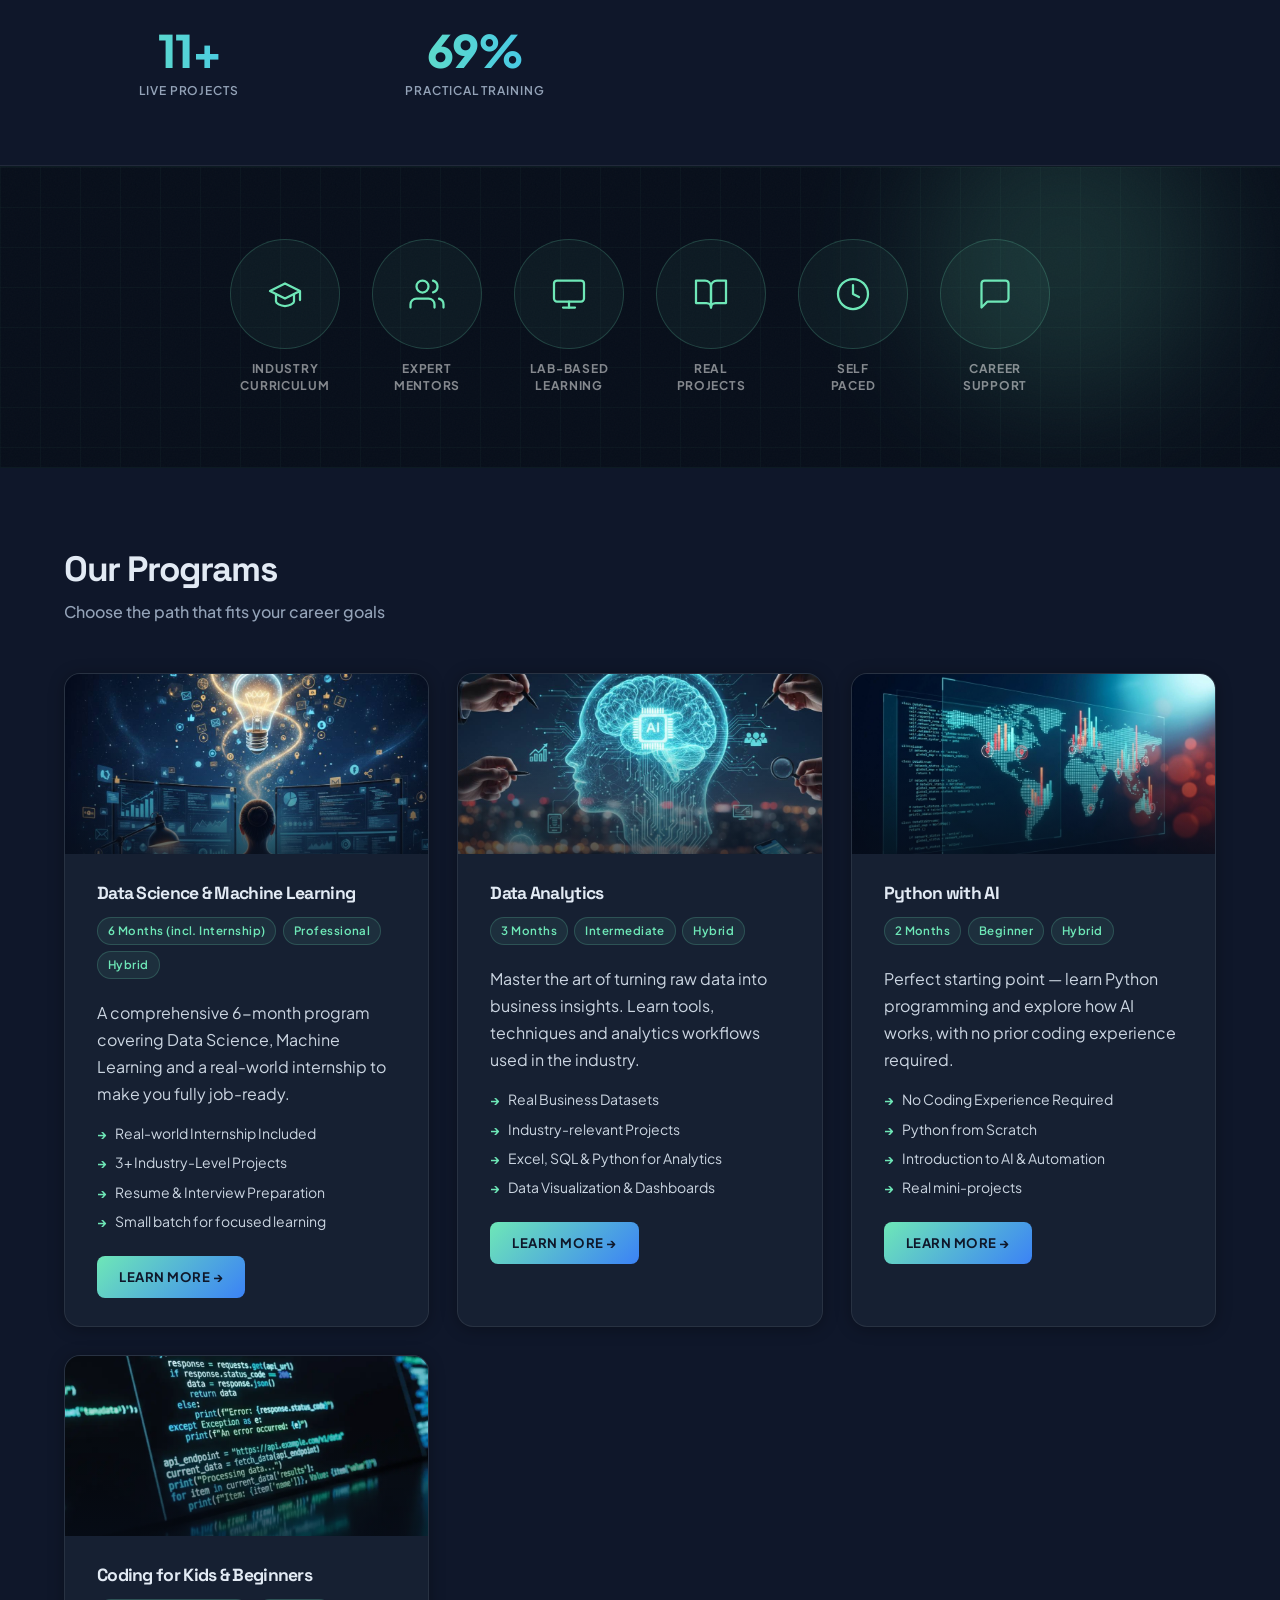
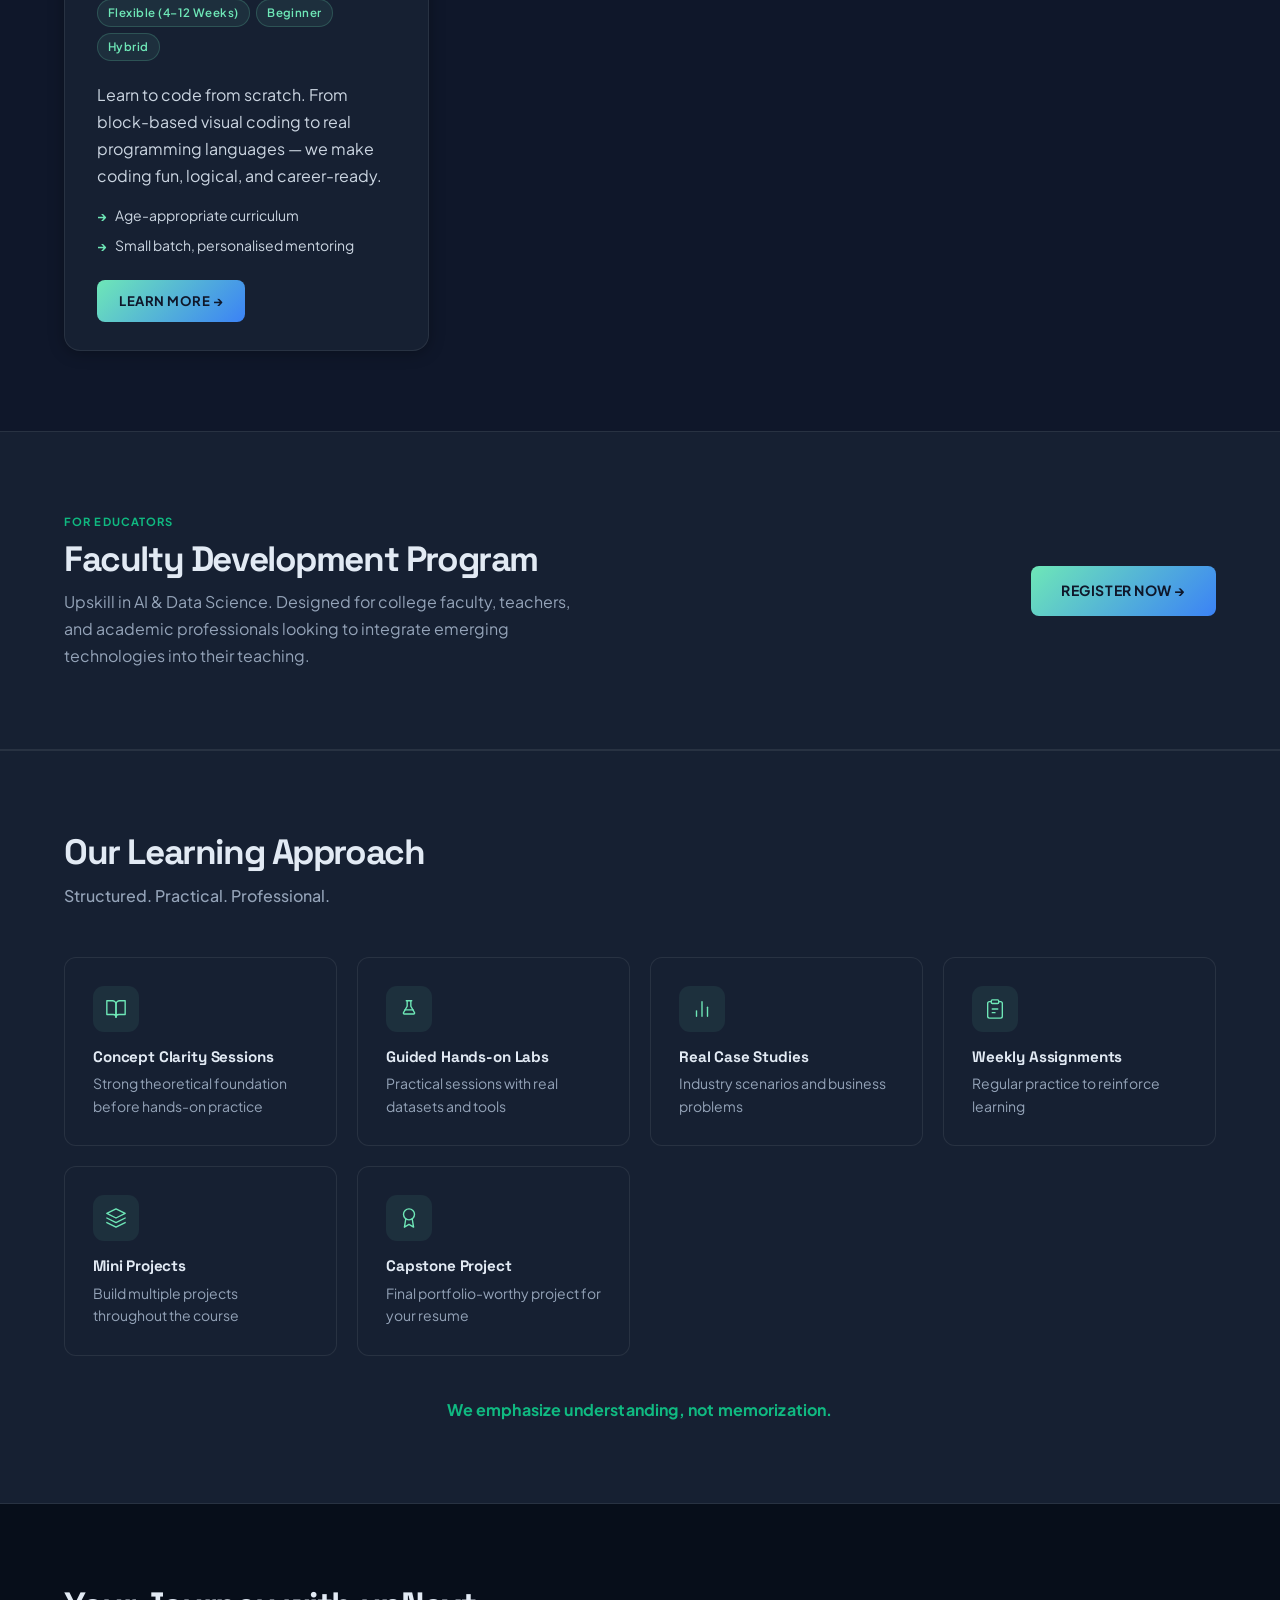
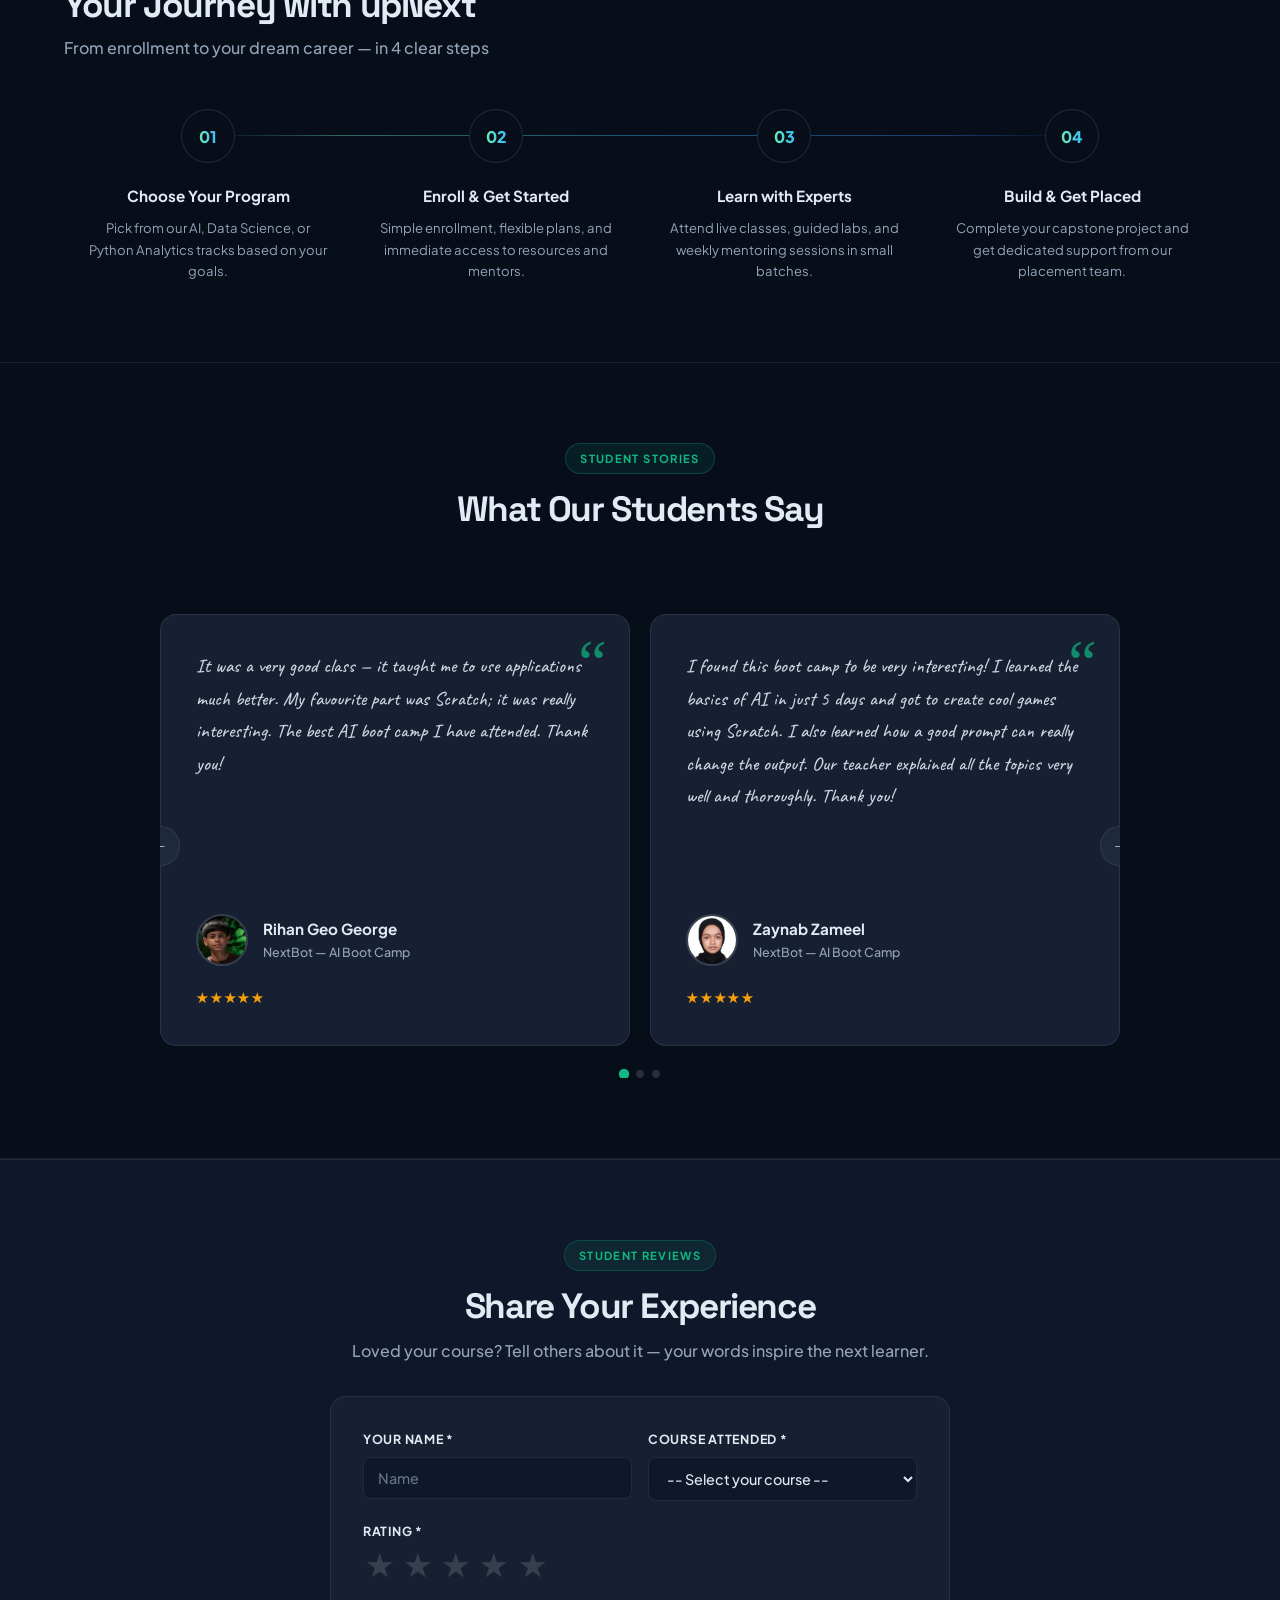
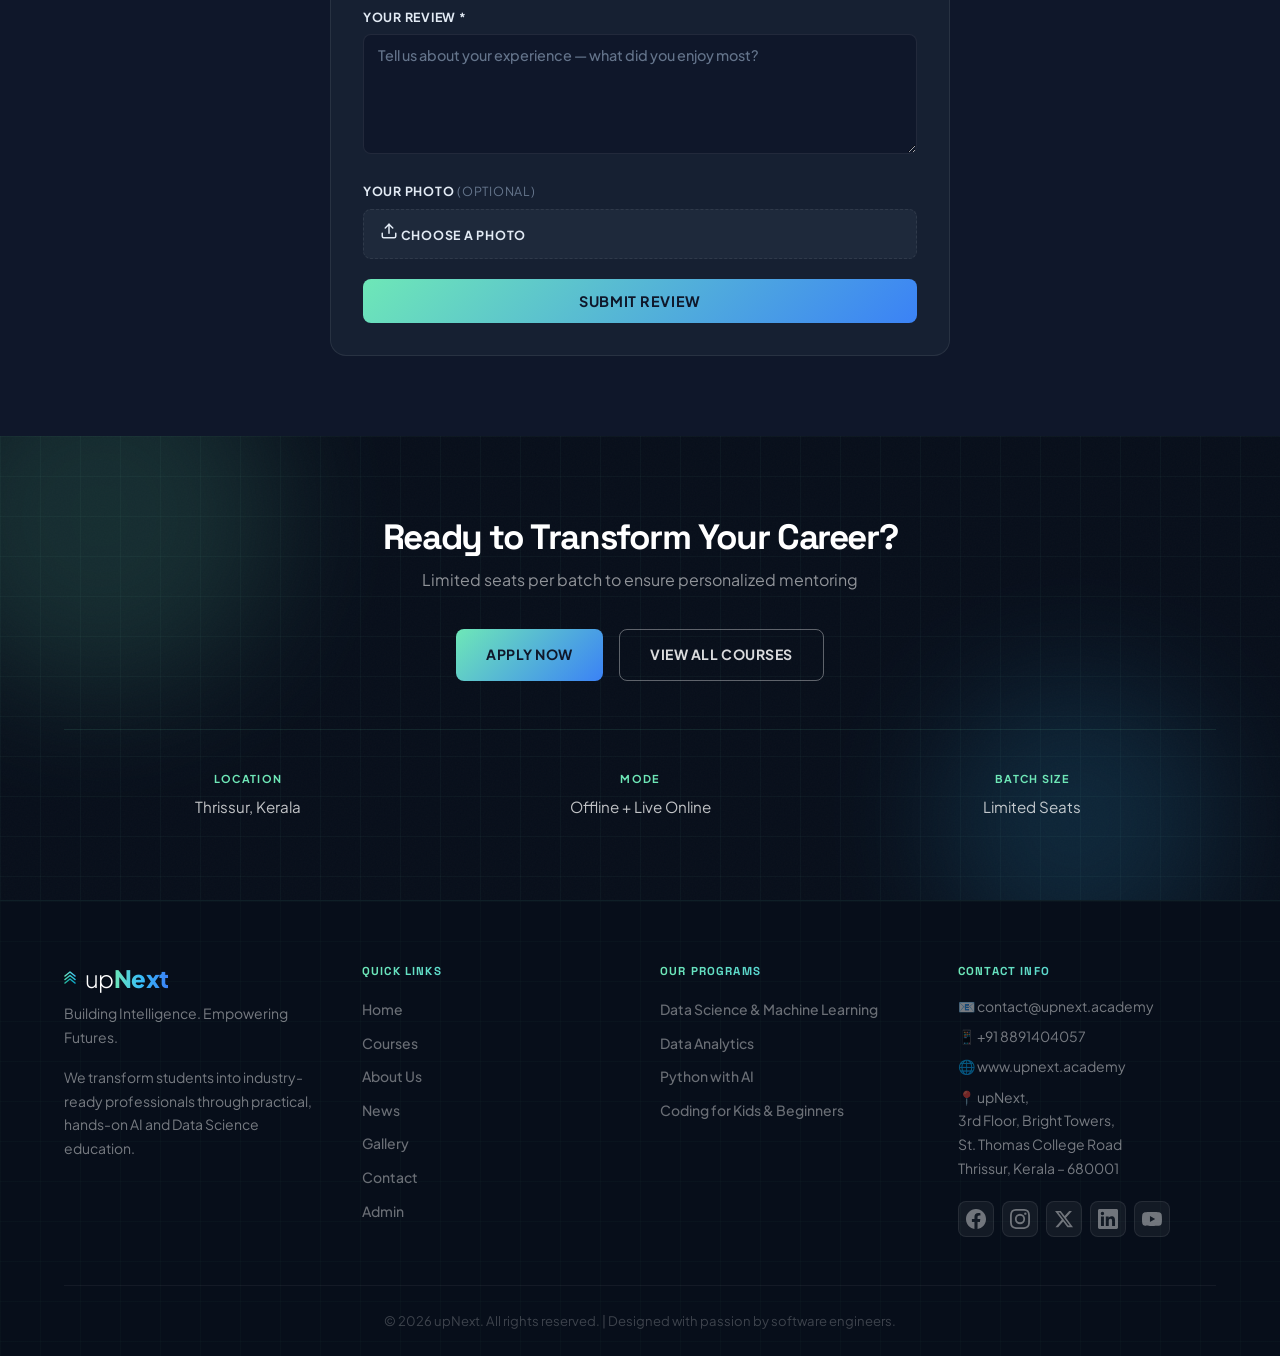
==== commit 0fa558e0: "added testimonials section in local admin" ====
--- a/index.html
+++ b/index.html
@@ -519,54 +519,6 @@
             </div>
             <div class="testimonials-carousel" id="testimonialsCarousel">
                 <div class="testimonials-track" id="testimonialsTrack">
-                    <div class="testimonial-card">
-                        <div class="testimonial-quote-mark">&ldquo;</div>
-                        <p class="testimonial-text">It was a very good class — it taught me to use applications much better. My favourite part was Scratch; it was really interesting. The best AI boot camp I have attended. Thank you!</p>
-                        <div class="testimonial-footer">
-                            <img src="images/testimonial-rihan.webp" alt="Rihan Geo George" class="testimonial-avatar" loading="lazy">
-                            <div>
-                                <p class="testimonial-name">Rihan Geo George</p>
-                                <p class="testimonial-course">NextBot — AI Boot Camp</p>
-                            </div>
-                        </div>
-                        <div class="testimonial-stars" aria-label="5 stars">★★★★★</div>
-                    </div>
-                    <div class="testimonial-card">
-                        <div class="testimonial-quote-mark">&ldquo;</div>
-                        <p class="testimonial-text">I found this boot camp to be very interesting! I learned the basics of AI in just 5 days and got to create cool games using Scratch. I also learned how a good prompt can really change the output. Our teacher explained all the topics very well and thoroughly. Thank you!</p>
-                        <div class="testimonial-footer">
-                            <img src="images/testimonial-zaynab.webp" alt="Zaynab Zameel" class="testimonial-avatar" loading="lazy">
-                            <div>
-                                <p class="testimonial-name">Zaynab Zameel</p>
-                                <p class="testimonial-course">NextBot — AI Boot Camp</p>
-                            </div>
-                        </div>
-                        <div class="testimonial-stars" aria-label="5 stars">★★★★★</div>
-                    </div>
-                    <div class="testimonial-card">
-                        <div class="testimonial-quote-mark">&ldquo;</div>
-                        <p class="testimonial-text">I would like to thank Famitha Mam and the upNext team for this wonderful 10-day session. Before attending, I had only basic knowledge of Python and was confused about Data Science and ML for my upcoming semester. These sessions helped me understand clearly and gave me much more confidence. Famitha Mam explained everything in a very simple and understandable way. Thank you!</p>
-                        <div class="testimonial-footer">
-                            <img src="images/testimonial-jasma.webp" alt="Jasma Usman" class="testimonial-avatar" loading="lazy">
-                            <div>
-                                <p class="testimonial-name">Jasma Usman</p>
-                                <p class="testimonial-course">Faculty Development Program &nbsp;·&nbsp; Asst. Professor, ISS Arts &amp; Science College</p>
-                            </div>
-                        </div>
-                        <div class="testimonial-stars" aria-label="5 stars">★★★★★</div>
-                    </div>
-                    <div class="testimonial-card">
-                        <div class="testimonial-quote-mark">&ldquo;</div>
-                        <p class="testimonial-text">I joined the AI Bootcamp online by upNext and it was really fun! After the first class where we learned the basics, we started doing practical activities like Scratch programming and making stories with Gemini. I liked those sessions the most! Our teacher, Mufeeda Teacher, was very kind and calmly answered all our questions. Thank you!</p>
-                        <div class="testimonial-footer">
-                            <img src="images/testimonial-diya.webp" alt="Diya Anil" class="testimonial-avatar" loading="lazy">
-                            <div>
-                                <p class="testimonial-name">Diya Anil</p>
-                                <p class="testimonial-course">NextBot — AI Boot Camp &nbsp;·&nbsp; Std. 6, Thiruvananthapuram</p>
-                            </div>
-                        </div>
-                        <div class="testimonial-stars" aria-label="5 stars">★★★★★</div>
-                    </div>
                 </div>
                 <button class="t-arrow t-arrow--prev" id="tPrev" aria-label="Previous">&#8592;</button>
                 <button class="t-arrow t-arrow--next" id="tNext" aria-label="Next">&#8594;</button>
--- a/css/styles.css
+++ b/css/styles.css
@@ -2682,8 +2682,8 @@
     position: relative;
     background: var(--light-card);
     border: 1px solid var(--border);
-    border-radius: 9999px 9999px 18px 18px;
-    padding: 0 1.8rem 2.2rem;
+    border-radius: 20px;
+    padding: 2.4rem 1.8rem 2.2rem;
     text-align: center;
     box-shadow: 0 10px 30px rgba(15,23,42,0.08);
     transition: transform 0.2s, box-shadow 0.2s, border-color 0.2s;
@@ -2703,25 +2703,13 @@
     box-shadow: 0 16px 40px rgba(0,0,0,0.45);
 }
 
-.founder-card::after {
-    content: '';
-    position: absolute;
-    left: 14%;
-    right: 14%;
-    bottom: 0;
-    height: 4px;
-    border-radius: 0 0 4px 4px;
-    background: var(--grad-brand);
-}
-
 .founder-avatar {
-    width: 128px;
-    height: 128px;
-    margin: -64px auto 1.1rem;
+    width: 140px;
+    height: 140px;
+    margin: 0 auto 1.3rem;
     border-radius: 50%;
     object-fit: cover;
     display: block;
-    border: 5px solid var(--light-card);
     box-shadow: 0 8px 20px rgba(15,23,42,0.18);
 }
 
